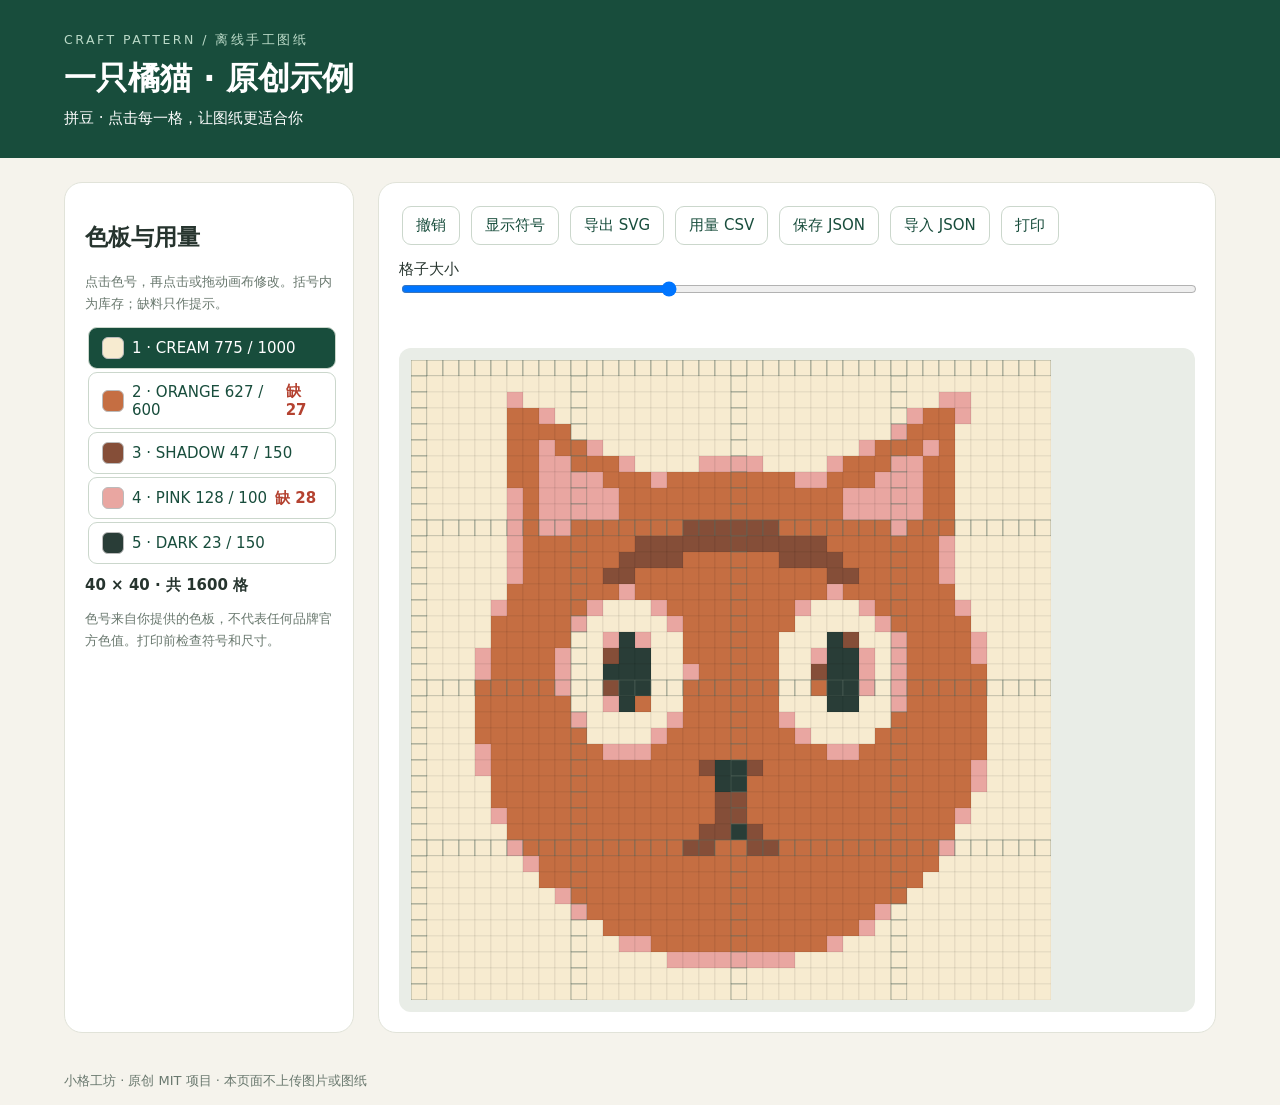
==== docs/index.html @ 4159e54b "Implement standalone skill with editable demo, domain validation and tests" ====
<!doctype html><html lang="zh-CN"><meta charset="utf-8"><meta name="viewport" content="width=device-width, initial-scale=1"><title>小格工坊 · Craft Pattern</title>
<style>
:root{font:15px system-ui,sans-serif;color:#26342e;background:#f5f3ec}*{box-sizing:border-box}section,aside{min-width:0}body{margin:0}header{padding:30px 5vw;background:#184d3c;color:#fff}header small{letter-spacing:.2em;color:#bbdac8}h1{margin:8px 0;font-size:32px}main{display:grid;grid-template-columns:290px 1fr;gap:24px;margin:24px 5vw}section,aside{background:#fff;border:1px solid #e1e3d9;border-radius:18px;padding:20px}button,input,select{font:inherit}button{cursor:pointer;padding:9px 13px;border:1px solid #cbd7cc;border-radius:9px;background:white;color:#184d3c;margin:3px}button:hover,button.active{background:#184d3c;color:#fff}label{display:block;margin:12px 0}input[type=range]{width:100%}.swatch{display:flex;align-items:center;gap:8px;width:100%;text-align:left}.dot{width:22px;height:22px;border-radius:6px;border:1px solid #bbb;flex-shrink:0}.muted{font-size:13px;color:#69786e;line-height:1.65}.toolbar{display:flex;flex-wrap:wrap;align-items:center;gap:5px}.viewport{overflow:auto;max-height:75vh;background:#e9ede7;border-radius:12px;margin-top:15px;padding:12px}canvas{display:block;background:white;image-rendering:pixelated;touch-action:none}#stats{font-weight:600;margin:12px 0}.short{color:#b44230}#message{min-height:20px;color:#b44230}footer{padding:15px 5vw;color:#69786e;font-size:13px}@media(max-width:800px){main{grid-template-columns:1fr;margin:16px}header{padding:24px}.viewport{max-height:60vh}h1{font-size:27px}}@media print{header{background:white;color:black;padding:8px}main{display:block;margin:0}aside,.toolbar,.muted,#message,footer{display:none}.viewport{max-height:none;overflow:visible;background:white;padding:0}section{border:0}canvas{max-width:100%;height:auto}}
</style>
<header><small>CRAFT PATTERN / 离线手工图纸</small><h1 id="title"></h1><div id="subtitle"></div></header>
<main><aside><h2>色板与用量</h2><p class="muted">点击色号，再点击或拖动画布修改。括号内为库存；缺料只作提示。</p><div id="palette"></div><p id="stats"></p><p class="muted">色号来自你提供的色板，不代表任何品牌官方色值。打印前检查符号和尺寸。</p></aside><section><div class="toolbar"><button id="undo">撤销</button><button id="symbols">显示符号</button><button id="svg">导出 SVG</button><button id="csv">用量 CSV</button><button id="save">保存 JSON</button><button id="load">导入 JSON</button><button id="print">打印</button><input id="file" type="file" accept="application/json" hidden></div><label>格子大小 <input id="zoom" type="range" min="8" max="32" value="16"></label><div id="message" role="status"></div><div class="viewport"><canvas id="grid"></canvas></div></section></main><footer>小格工坊 · 原创 MIT 项目 · 本页面不上传图片或图纸</footer>
<script id="initial" type="application/json">{"version": 1, "title": "一只橘猫 · 原创示例", "mode": "bead", "width": 40, "height": 40, "palette": [{"id": "CREAM", "hex": "#f7ebd0", "stock": 1000}, {"id": "ORANGE", "hex": "#c56e42", "stock": 600}, {"id": "SHADOW", "hex": "#854e38", "stock": 150}, {"id": "PINK", "hex": "#e9a6a1", "stock": 100}, {"id": "DARK", "hex": "#293d37", "stock": 150}], "cells": [0, 0, 0, 0, 0, 0, 0, 0, 0, 0, 0, 0, 0, 0, 0, 0, 0, 0, 0, 0, 0, 0, 0, 0, 0, 0, 0, 0, 0, 0, 0, 0, 0, 0, 0, 0, 0, 0, 0, 0, 0, 0, 0, 0, 0, 0, 0, 0, 0, 0, 0, 0, 0, 0, 0, 0, 0, 0, 0, 0, 0, 0, 0, 0, 0, 0, 0, 0, 0, 0, 0, 0, 0, 0, 0, 0, 0, 0, 0, 0, 0, 0, 0, 0, 0, 0, 3, 0, 0, 0, 0, 0, 0, 0, 0, 0, 0, 0, 0, 0, 0, 0, 0, 0, 0, 0, 0, 0, 0, 0, 0, 0, 0, 3, 3, 0, 0, 0, 0, 0, 0, 0, 0, 0, 0, 0, 1, 1, 3, 0, 0, 0, 0, 0, 0, 0, 0, 0, 0, 0, 0, 0, 0, 0, 0, 0, 0, 0, 0, 0, 0, 3, 1, 1, 3, 0, 0, 0, 0, 0, 0, 0, 0, 0, 0, 0, 1, 1, 1, 1, 0, 0, 0, 0, 0, 0, 0, 0, 0, 0, 0, 0, 0, 0, 0, 0, 0, 0, 0, 0, 3, 1, 1, 1, 0, 0, 0, 0, 0, 0, 0, 0, 0, 0, 0, 0, 1, 1, 3, 1, 1, 3, 0, 0, 0, 0, 0, 0, 0, 0, 0, 0, 0, 0, 0, 0, 0, 0, 3, 1, 1, 1, 3, 1, 0, 0, 0, 0, 0, 0, 0, 0, 0, 0, 0, 0, 1, 1, 3, 3, 1, 1, 1, 3, 0, 0, 0, 0, 3, 3, 3, 3, 0, 0, 0, 0, 3, 1, 1, 1, 3, 3, 1, 1, 0, 0, 0, 0, 0, 0, 0, 0, 0, 0, 0, 0, 1, 1, 3, 3, 3, 3, 1, 1, 1, 3, 1, 1, 1, 1, 1, 1, 1, 1, 3, 3, 1, 1, 1, 3, 3, 3, 1, 1, 0, 0, 0, 0, 0, 0, 0, 0, 0, 0, 0, 0, 3, 1, 3, 3, 3, 3, 3, 1, 1, 1, 1, 1, 1, 1, 1, 1, 1, 1, 1, 1, 1, 3, 3, 3, 3, 3, 1, 1, 0, 0, 0, 0, 0, 0, 0, 0, 0, 0, 0, 0, 3, 1, 3, 3, 3, 3, 3, 1, 1, 1, 1, 1, 1, 1, 1, 1, 1, 1, 1, 1, 1, 3, 3, 3, 3, 3, 1, 1, 0, 0, 0, 0, 0, 0, 0, 0, 0, 0, 0, 0, 3, 1, 3, 3, 1, 1, 1, 1, 1, 1, 1, 2, 2, 2, 2, 2, 2, 1, 1, 1, 1, 1, 1, 1, 3, 1, 1, 1, 0, 0, 0, 0, 0, 0, 0, 0, 0, 0, 0, 0, 3, 1, 1, 1, 1, 1, 1, 1, 2, 2, 2, 2, 2, 2, 2, 2, 2, 2, 2, 2, 1, 1, 1, 1, 1, 1, 1, 3, 0, 0, 0, 0, 0, 0, 0, 0, 0, 0, 0, 0, 3, 1, 1, 1, 1, 1, 1, 2, 2, 2, 2, 1, 1, 1, 1, 1, 1, 2, 2, 2, 2, 1, 1, 1, 1, 1, 1, 3, 0, 0, 0, 0, 0, 0, 0, 0, 0, 0, 0, 0, 3, 1, 1, 1, 1, 1, 2, 2, 1, 1, 1, 1, 1, 1, 1, 1, 1, 1, 1, 1, 2, 2, 1, 1, 1, 1, 1, 3, 0, 0, 0, 0, 0, 0, 0, 0, 0, 0, 0, 0, 1, 1, 1, 1, 1, 1, 1, 3, 1, 1, 1, 1, 1, 1, 1, 1, 1, 1, 1, 1, 3, 1, 1, 1, 1, 1, 1, 1, 0, 0, 0, 0, 0, 0, 0, 0, 0, 0, 0, 3, 1, 1, 1, 1, 1, 3, 0, 0, 0, 3, 1, 1, 1, 1, 1, 1, 1, 1, 3, 0, 0, 0, 3, 1, 1, 1, 1, 1, 3, 0, 0, 0, 0, 0, 0, 0, 0, 0, 0, 1, 1, 1, 1, 1, 3, 0, 0, 0, 0, 0, 3, 1, 1, 1, 1, 1, 1, 1, 0, 0, 0, 0, 0, 3, 1, 1, 1, 1, 1, 0, 0, 0, 0, 0, 0, 0, 0, 0, 0, 1, 1, 1, 1, 1, 0, 0, 3, 4, 3, 0, 0, 1, 1, 1, 1, 1, 1, 0, 0, 0, 4, 2, 0, 0, 3, 1, 1, 1, 1, 3, 0, 0, 0, 0, 0, 0, 0, 0, 3, 1, 1, 1, 1, 3, 0, 0, 2, 4, 4, 0, 0, 1, 1, 1, 1, 1, 1, 0, 0, 3, 4, 4, 3, 0, 3, 1, 1, 1, 1, 3, 0, 0, 0, 0, 0, 0, 0, 0, 3, 1, 1, 1, 1, 3, 0, 0, 4, 4, 4, 0, 0, 3, 1, 1, 1, 1, 1, 0, 0, 2, 4, 4, 3, 0, 3, 1, 1, 1, 1, 1, 0, 0, 0, 0, 0, 0, 0, 0, 1, 1, 1, 1, 1, 3, 0, 0, 2, 4, 4, 0, 0, 1, 1, 1, 1, 1, 1, 0, 0, 1, 4, 4, 3, 0, 3, 1, 1, 1, 1, 1, 0, 0, 0, 0, 0, 0, 0, 0, 1, 1, 1, 1, 1, 1, 0, 0, 3, 4, 1, 0, 0, 1, 1, 1, 1, 1, 1, 0, 0, 0, 4, 4, 0, 0, 3, 1, 1, 1, 1, 1, 0, 0, 0, 0, 0, 0, 0, 0, 1, 1, 1, 1, 1, 1, 3, 0, 0, 0, 0, 0, 3, 1, 1, 1, 1, 1, 1, 3, 0, 0, 0, 0, 0, 0, 1, 1, 1, 1, 1, 1, 0, 0, 0, 0, 0, 0, 0, 0, 1, 1, 1, 1, 1, 1, 1, 0, 0, 0, 0, 3, 1, 1, 1, 1, 1, 1, 1, 1, 3, 0, 0, 0, 0, 1, 1, 1, 1, 1, 1, 1, 0, 0, 0, 0, 0, 0, 0, 0, 3, 1, 1, 1, 1, 1, 1, 1, 3, 3, 3, 1, 1, 1, 1, 1, 1, 1, 1, 1, 1, 1, 3, 3, 1, 1, 1, 1, 1, 1, 1, 1, 0, 0, 0, 0, 0, 0, 0, 0, 3, 1, 1, 1, 1, 1, 1, 1, 1, 1, 1, 1, 1, 1, 2, 4, 4, 2, 1, 1, 1, 1, 1, 1, 1, 1, 1, 1, 1, 1, 1, 3, 0, 0, 0, 0, 0, 0, 0, 0, 0, 1, 1, 1, 1, 1, 1, 1, 1, 1, 1, 1, 1, 1, 1, 4, 4, 1, 1, 1, 1, 1, 1, 1, 1, 1, 1, 1, 1, 1, 1, 3, 0, 0, 0, 0, 0, 0, 0, 0, 0, 1, 1, 1, 1, 1, 1, 1, 1, 1, 1, 1, 1, 1, 1, 2, 2, 1, 1, 1, 1, 1, 1, 1, 1, 1, 1, 1, 1, 1, 1, 0, 0, 0, 0, 0, 0, 0, 0, 0, 0, 3, 1, 1, 1, 1, 1, 1, 1, 1, 1, 1, 1, 1, 1, 2, 2, 1, 1, 1, 1, 1, 1, 1, 1, 1, 1, 1, 1, 1, 3, 0, 0, 0, 0, 0, 0, 0, 0, 0, 0, 0, 1, 1, 1, 1, 1, 1, 1, 1, 1, 1, 1, 1, 2, 2, 4, 2, 1, 1, 1, 1, 1, 1, 1, 1, 1, 1, 1, 1, 0, 0, 0, 0, 0, 0, 0, 0, 0, 0, 0, 0, 3, 1, 1, 1, 1, 1, 1, 1, 1, 1, 1, 2, 2, 1, 1, 2, 2, 1, 1, 1, 1, 1, 1, 1, 1, 1, 1, 3, 0, 0, 0, 0, 0, 0, 0, 0, 0, 0, 0, 0, 0, 3, 1, 1, 1, 1, 1, 1, 1, 1, 1, 1, 1, 1, 1, 1, 1, 1, 1, 1, 1, 1, 1, 1, 1, 1, 1, 0, 0, 0, 0, 0, 0, 0, 0, 0, 0, 0, 0, 0, 0, 0, 1, 1, 1, 1, 1, 1, 1, 1, 1, 1, 1, 1, 1, 1, 1, 1, 1, 1, 1, 1, 1, 1, 1, 1, 0, 0, 0, 0, 0, 0, 0, 0, 0, 0, 0, 0, 0, 0, 0, 0, 0, 3, 1, 1, 1, 1, 1, 1, 1, 1, 1, 1, 1, 1, 1, 1, 1, 1, 1, 1, 1, 1, 1, 0, 0, 0, 0, 0, 0, 0, 0, 0, 0, 0, 0, 0, 0, 0, 0, 0, 0, 0, 3, 1, 1, 1, 1, 1, 1, 1, 1, 1, 1, 1, 1, 1, 1, 1, 1, 1, 1, 3, 0, 0, 0, 0, 0, 0, 0, 0, 0, 0, 0, 0, 0, 0, 0, 0, 0, 0, 0, 0, 0, 0, 1, 1, 1, 1, 1, 1, 1, 1, 1, 1, 1, 1, 1, 1, 1, 1, 3, 0, 0, 0, 0, 0, 0, 0, 0, 0, 0, 0, 0, 0, 0, 0, 0, 0, 0, 0, 0, 0, 0, 0, 0, 3, 3, 1, 1, 1, 1, 1, 1, 1, 1, 1, 1, 1, 3, 0, 0, 0, 0, 0, 0, 0, 0, 0, 0, 0, 0, 0, 0, 0, 0, 0, 0, 0, 0, 0, 0, 0, 0, 0, 0, 0, 0, 0, 3, 3, 3, 3, 3, 3, 3, 3, 0, 0, 0, 0, 0, 0, 0, 0, 0, 0, 0, 0, 0, 0, 0, 0, 0, 0, 0, 0, 0, 0, 0, 0, 0, 0, 0, 0, 0, 0, 0, 0, 0, 0, 0, 0, 0, 0, 0, 0, 0, 0, 0, 0, 0, 0, 0, 0, 0, 0, 0, 0, 0, 0, 0, 0, 0, 0, 0, 0, 0, 0, 0, 0, 0, 0, 0, 0, 0, 0, 0, 0, 0, 0, 0, 0, 0, 0, 0, 0, 0, 0, 0, 0, 0, 0, 0, 0, 0, 0, 0, 0, 0, 0, 0, 0], "source": {"name": "demo.png", "fit": "contain"}, "notes": ["颜色由明确色板映射，屏幕色与实物色可能有差异。", "stock 用于缺料统计，不会自动扭曲图案以强制满足库存。"]}</script><script>
'use strict';let data=JSON.parse(document.querySelector('#initial').textContent),brush=0,showSymbols=false,history=[],painting=false,changed=false;const $=s=>document.querySelector(s),canvas=$('#grid'),ctx=canvas.getContext('2d');
function valid(d){if(!d||d.version!==1||!Number.isInteger(d.width)||!Number.isInteger(d.height)||d.width<4||d.height<4||d.width>160||d.height>160||!Array.isArray(d.palette)||d.palette.length<2||d.palette.length>36||!Array.isArray(d.cells)||d.cells.length!==d.width*d.height)throw Error('图纸结构或尺寸无效');let ids=new Set();d.palette.forEach(c=>{if(!c||typeof c.id!=='string'||!c.id||ids.has(c.id)||!/^#[0-9a-f]{6}$/i.test(c.hex)||c.stock!=null&&(!Number.isInteger(c.stock)||c.stock<0))throw Error('色板无效');ids.add(c.id)});if(d.cells.some(c=>!Number.isInteger(c)||c<0||c>=d.palette.length))throw Error('格子色号无效');return d}
function counts(){let c=Array(data.palette.length).fill(0);data.cells.forEach(v=>c[v]++);return c}
function palette(){const c=counts();$('#palette').replaceChildren();data.palette.forEach((v,i)=>{let b=document.createElement('button');b.className='swatch'+(brush===i?' active':'');let dot=document.createElement('span');dot.className='dot';dot.style.background=v.hex;let t=document.createElement('span');t.textContent=`${(i+1).toString(36).toUpperCase()} · ${v.id}  ${c[i]}${v.stock!=null?' / '+v.stock:''}`;if(v.stock!=null&&c[i]>v.stock){let e=document.createElement('strong');e.className='short';e.textContent=' 缺 '+(c[i]-v.stock);b.append(e)}b.prepend(dot,t);b.onclick=()=>{brush=i;palette()};$('#palette').append(b)});$('#stats').textContent=`${data.width} × ${data.height} · 共 ${data.cells.length} 格`}
function draw(){const n=Number($('#zoom').value);canvas.width=data.width*n;canvas.height=data.height*n;for(let y=0;y<data.height;y++)for(let x=0;x<data.width;x++){let v=data.cells[y*data.width+x];ctx.fillStyle=data.palette[v].hex;ctx.fillRect(x*n,y*n,n,n);ctx.strokeStyle=(x%10===0||y%10===0)?'#56675d':'#0002';ctx.lineWidth=.5;ctx.strokeRect(x*n,y*n,n,n);if(showSymbols){let hex=data.palette[v].hex;let lum=parseInt(hex.slice(1,3),16)*.2126+parseInt(hex.slice(3,5),16)*.7152+parseInt(hex.slice(5,7),16)*.0722;ctx.fillStyle=lum>140?'#111':'#fff';ctx.font=`${n*.65}px monospace`;ctx.textAlign='center';ctx.textBaseline='middle';ctx.fillText((v+1).toString(36).toUpperCase(),(x+.5)*n,(y+.5)*n)}}$('#title').textContent=String(data.title||'手工图纸');$('#subtitle').textContent=(data.mode==='cross-stitch'?'十字绣':'拼豆')+' · 点击每一格，让图纸更适合你';palette()}
function paint(e){let r=canvas.getBoundingClientRect(),x=Math.floor((e.clientX-r.left)*canvas.width/r.width/Number($('#zoom').value)),y=Math.floor((e.clientY-r.top)*canvas.height/r.height/Number($('#zoom').value));if(x>=0&&x<data.width&&y>=0&&y<data.height){data.cells[y*data.width+x]=brush;changed=true;draw()}}
canvas.onpointerdown=e=>{history.push(data.cells.slice());if(history.length>30)history.shift();painting=true;canvas.setPointerCapture(e.pointerId);paint(e)};canvas.onpointermove=e=>{if(painting)paint(e)};canvas.onpointerup=canvas.onpointercancel=()=>painting=false;$('#undo').onclick=()=>{if(history.length){data.cells=history.pop();draw()}};$('#zoom').oninput=draw;$('#symbols').onclick=()=>{showSymbols=!showSymbols;draw()};function download(name,body,type){let a=document.createElement('a'),u=URL.createObjectURL(new Blob([body],{type}));a.href=u;a.download=name;a.click();setTimeout(()=>URL.revokeObjectURL(u),1000)}$('#save').onclick=()=>download('pattern.json',JSON.stringify(data,null,2),'application/json');$('#load').onclick=()=>$('#file').click();$('#file').onchange=async e=>{try{let f=e.target.files[0];if(!f)return;if(f.size>5e6)throw Error('文件太大');data=valid(JSON.parse(await f.text()));history=[];brush=0;draw();$('#message').textContent='已导入'}catch(err){$('#message').textContent=err.message}e.target.value=''};$('#csv').onclick=()=>{let c=counts();download('materials.csv','\ufeff符号,色号,颜色,数量,库存,缺料\n'+data.palette.map((p,i)=>[(i+1).toString(36).toUpperCase(),'"'+((/^[=+@\-\t\r]/.test(p.id)?"'":'')+p.id).replaceAll('"','""')+'"',p.hex,c[i],p.stock??'',p.stock==null?'':Math.max(0,c[i]-p.stock)].join(',')).join('\n'),'text/csv;charset=utf-8')};$('#svg').onclick=()=>{let parts=[`<svg xmlns="http://www.w3.org/2000/svg" width="${data.width*5}mm" height="${data.height*5}mm" viewBox="0 0 ${data.width*20} ${data.height*20}">`];data.cells.forEach((v,i)=>{let x=i%data.width*20,y=Math.floor(i/data.width)*20;parts.push(`<rect x="${x}" y="${y}" width="20" height="20" fill="${data.palette[v].hex}" stroke="#777" stroke-width=".5"/>`);if(showSymbols)parts.push(`<text x="${x+10}" y="${y+14}" text-anchor="middle" font-size="12" fill="${contrast(data.palette[v].hex)}">${(v+1).toString(36).toUpperCase()}</text>`)});parts.push('</svg>');download('pattern.svg',parts.join(''),'image/svg+xml')};function contrast(h){return parseInt(h.slice(1,3),16)*.2126+parseInt(h.slice(3,5),16)*.7152+parseInt(h.slice(5,7),16)*.0722>140?'#111':'#fff'}$('#print').onclick=()=>window.print();valid(data);draw();
</script></html>
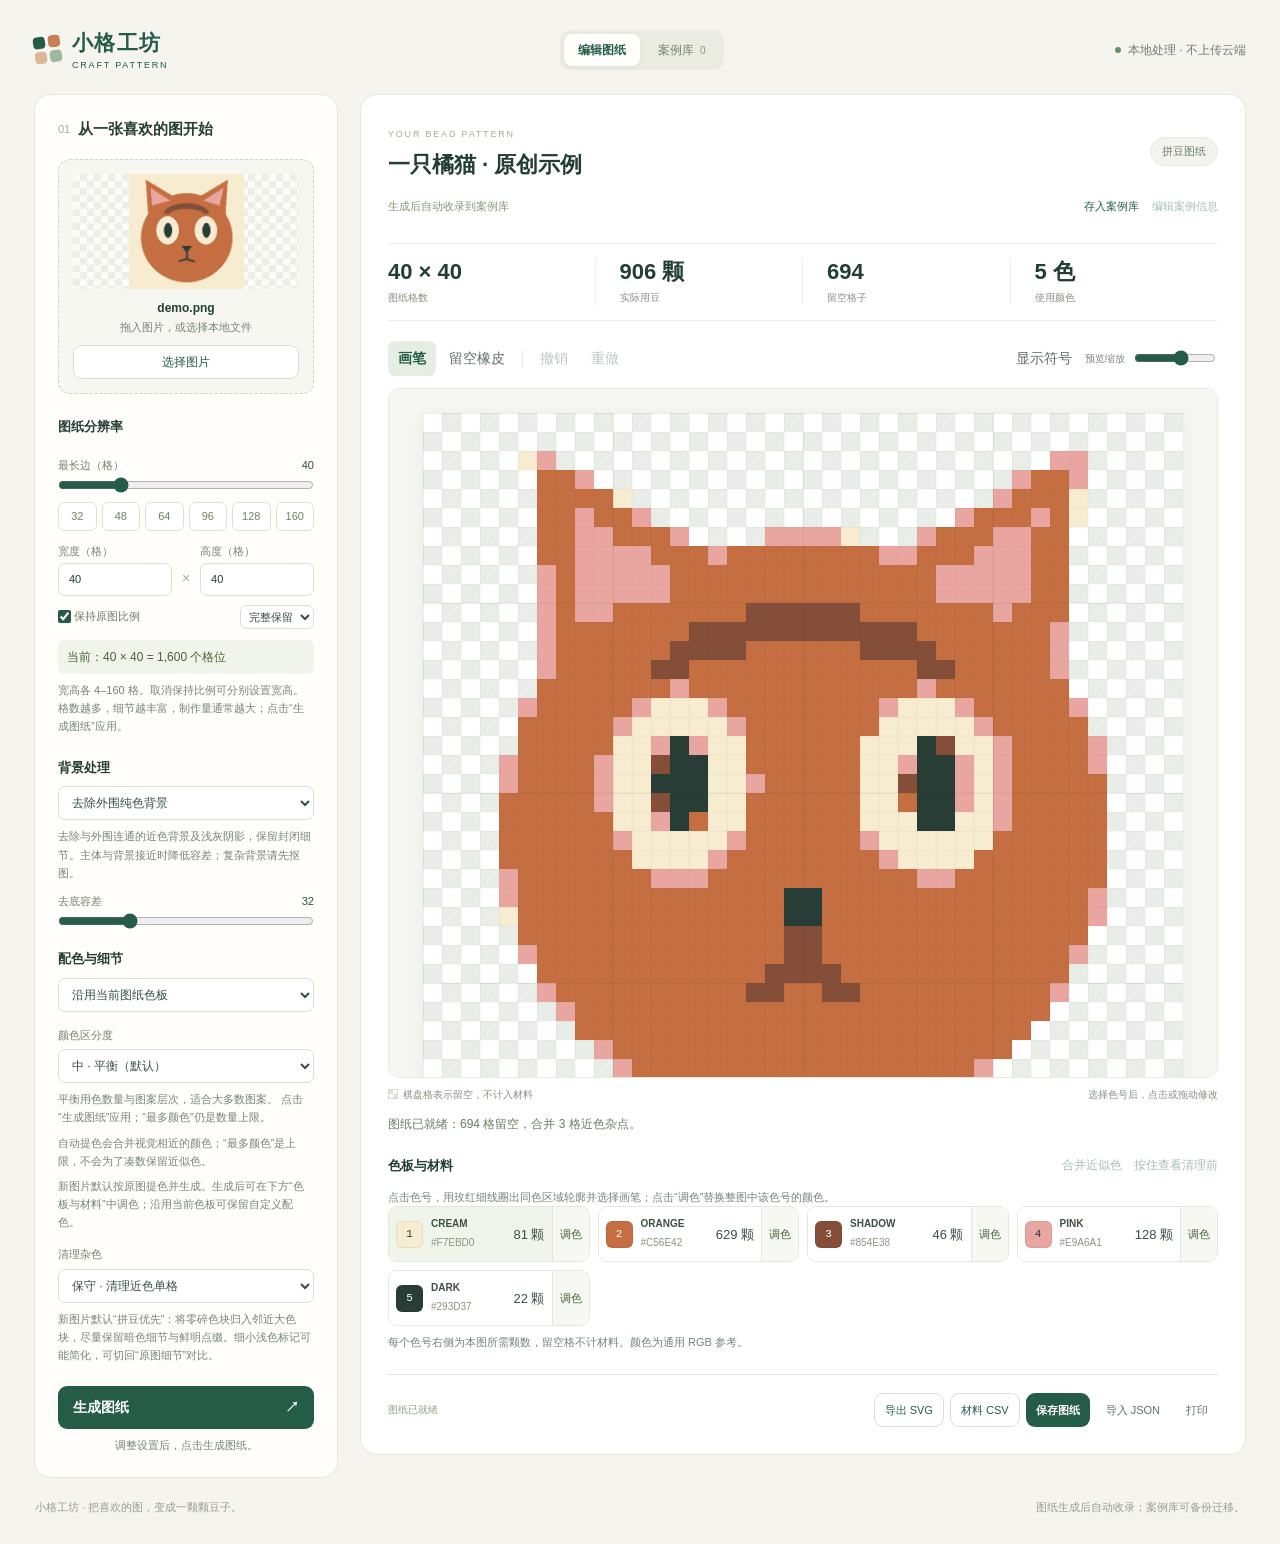
==== commit 12d9e6d5: "Complete image-to-pattern workflows and standardize development checks" ====
--- a/docs/index.html
+++ b/docs/index.html
@@ -1,15 +1,2306 @@
-<!doctype html><html lang="zh-CN"><meta charset="utf-8"><meta name="viewport" content="width=device-width, initial-scale=1"><title>小格工坊 · Craft Pattern</title>
-<style>
-:root{font:15px system-ui,sans-serif;color:#26342e;background:#f5f3ec}*{box-sizing:border-box}section,aside{min-width:0}body{margin:0}header{padding:30px 5vw;background:#184d3c;color:#fff}header small{letter-spacing:.2em;color:#bbdac8}h1{margin:8px 0;font-size:32px}main{display:grid;grid-template-columns:290px 1fr;gap:24px;margin:24px 5vw}section,aside{background:#fff;border:1px solid #e1e3d9;border-radius:18px;padding:20px}button,input,select{font:inherit}button{cursor:pointer;padding:9px 13px;border:1px solid #cbd7cc;border-radius:9px;background:white;color:#184d3c;margin:3px}button:hover,button.active{background:#184d3c;color:#fff}label{display:block;margin:12px 0}input[type=range]{width:100%}.swatch{display:flex;align-items:center;gap:8px;width:100%;text-align:left}.dot{width:22px;height:22px;border-radius:6px;border:1px solid #bbb;flex-shrink:0}.muted{font-size:13px;color:#69786e;line-height:1.65}.toolbar{display:flex;flex-wrap:wrap;align-items:center;gap:5px}.viewport{overflow:auto;max-height:75vh;background:#e9ede7;border-radius:12px;margin-top:15px;padding:12px}canvas{display:block;background:white;image-rendering:pixelated;touch-action:none}#stats{font-weight:600;margin:12px 0}.short{color:#b44230}#message{min-height:20px;color:#b44230}footer{padding:15px 5vw;color:#69786e;font-size:13px}@media(max-width:800px){main{grid-template-columns:1fr;margin:16px}header{padding:24px}.viewport{max-height:60vh}h1{font-size:27px}}@media print{header{background:white;color:black;padding:8px}main{display:block;margin:0}aside,.toolbar,.muted,#message,footer{display:none}.viewport{max-height:none;overflow:visible;background:white;padding:0}section{border:0}canvas{max-width:100%;height:auto}}
+<!doctype html>
+<html lang="zh-CN">
+<head>
+<meta charset="utf-8"><meta name="viewport" content="width=device-width, initial-scale=1">
+<title>小格工坊 · 拼豆图纸</title>
+<style>:root{color-scheme:light;font:14px/1.5 -apple-system,BlinkMacSystemFont,"Segoe UI","PingFang SC",sans-serif;color:#253e35;background:#f5f4ee;--green:#245c48;--muted:#75847b;--line:#e3e8df}
+*{box-sizing:border-box}body{margin:0}button,input,select{font:inherit}button,select,input[type=range],input[type=checkbox]{cursor:pointer}button{border:0;transition:background .15s,color .15s}button:disabled{opacity:.4;cursor:default}button:focus-visible,input:focus-visible,select:focus-visible,canvas:focus-visible{outline:3px solid #df9d59;outline-offset:3px}
+button.primary{background:var(--green);color:#fff;padding:10px 17px;border-radius:9px;font-weight:600}button.primary:hover:not(:disabled){background:#174533}button.secondary{background:#fff;color:var(--green);border:1px solid #d5dfd5;padding:9px 13px;border-radius:9px}button.secondary:hover:not(:disabled),button.tool:hover:not(:disabled){background:#eaf1e8}button.tool{background:transparent;color:#617168;padding:7px 10px;border-radius:7px;white-space:nowrap}button.tool.active{background:#e6eee3;color:#245c48;font-weight:600}button.text-button{background:transparent;color:var(--green);padding:3px 0;font-size:12px}.wide{width:100%}
+.page-header{max-width:1540px;margin:auto;padding:27px 34px 22px;display:flex;align-items:center;justify-content:space-between}.brand{display:flex;align-items:center;gap:11px;color:var(--green);text-decoration:none;font-size:21px;font-weight:750;letter-spacing:.06em}.brand small{display:block;font-size:9px;letter-spacing:.2em;font-weight:500}.brand-mark{display:grid;grid-template-columns:repeat(2,12px);gap:3px;transform:rotate(-8deg)}.brand-mark i{width:12px;height:12px;background:#245c48;border-radius:4px}.brand-mark i:nth-child(2){background:#c78054}.brand-mark i:nth-child(3){background:#dcb899}.brand-mark i:nth-child(4){background:#a1b5a1}.offline-badge{font-size:12px;color:#6c7d70;display:flex;gap:7px;align-items:center}.offline-badge span{width:6px;height:6px;background:#61946e;border-radius:50%}
+.workspace{display:grid;grid-template-columns:304px minmax(0,1fr);gap:22px;max-width:1540px;margin:0 auto;padding:0 34px;align-items:start}.setup-panel,.editor-panel{border:1px solid var(--line);background:#fffefa;border-radius:17px;min-width:0}.setup-panel{padding:23px}.panel-heading{display:flex;align-items:center;gap:8px;margin-bottom:18px}.panel-heading h1{margin:0;font-size:15px;font-weight:650}.step{color:#a4ac9c;font-size:11px}.upload-area{border:1px dashed #cdd6c7;background:#f6f7f0;border-radius:12px;padding:14px;transition:background .15s}.upload-area.dragover{background:#e3efde;border-color:var(--green)}
+#source-preview{display:block;object-fit:contain;width:100%;height:115px;border-radius:6px;background-color:#fbfcf8;background-image:linear-gradient(45deg,#eceee7 25%,transparent 25%),linear-gradient(-45deg,#eceee7 25%,transparent 25%),linear-gradient(45deg,transparent 75%,#eceee7 75%),linear-gradient(-45deg,transparent 75%,#eceee7 75%);background-size:14px 14px;background-position:0 0,0 7px,7px -7px,-7px 0}.upload-caption{text-align:center;margin:10px 0}.upload-caption strong{display:block;font-size:12px;white-space:nowrap;overflow:hidden;text-overflow:ellipsis}.upload-caption span{display:block;font-size:11px;color:var(--muted);margin-top:2px}.upload-area button{font-size:12px;padding:7px}
+fieldset{border:0;padding:0;margin:23px 0 0}legend{font-size:13px;font-weight:650;margin-bottom:9px;padding:0}.dimension-row{display:flex;gap:10px;align-items:center}.dimension-row label{flex:1;min-width:0;font-size:11px;color:var(--muted)}.dimension-row input{display:block;width:100%;margin-top:4px;border:1px solid #d9e0d4;background:#fff;border-radius:7px;padding:7px 10px;color:#253e35}.times{padding-top:19px;color:#a5ae9c}.inline-options{margin-top:9px;display:flex;align-items:center;justify-content:space-between;gap:4px}.check{font-size:11px;color:#6e7c70;display:flex;align-items:center;gap:3px}.check input{accent-color:var(--green);margin:0}select{max-width:100%;border:1px solid #d9e0d4;color:#364f42;border-radius:7px;background:#fff;padding:8px 9px;font-size:12px}.inline-options select{padding:4px;font-size:11px}.help{font-size:11px;line-height:1.65;color:var(--muted);margin:7px 0 0}.range-label{display:block;font-size:11px;color:#74806f;margin-top:11px}.range-label output{float:right;color:#314f3c;font-variant-numeric:tabular-nums}.range-label input{display:block;width:100%;margin:7px 0 0;accent-color:var(--green);height:10px}.select-label{display:block;font-size:11px;color:#74806f;margin:15px 0 6px}#generate{margin-top:22px;display:flex;justify-content:space-between;padding:11px 15px}.settings-message{min-height:18px;text-align:center}
+.editor-panel{padding:27px;background:#fff}.editor-heading{display:flex;align-items:center;justify-content:space-between;gap:15px}.eyebrow{color:#a3ac97;font-size:9px;letter-spacing:.2em}.editor-heading h2{font-size:22px;font-weight:650;margin:5px 0 0;overflow-wrap:anywhere}.tag{color:#6f806b;background:#f2f4ed;border:1px solid #e6eadd;border-radius:20px;padding:5px 11px;font-size:11px;white-space:nowrap}.summary-row{display:grid;grid-template-columns:repeat(4,1fr);margin:25px 0 20px;padding:15px 0;border-top:1px solid #edf0e7;border-bottom:1px solid #edf0e7}.summary-row>div{padding-left:24px;border-right:1px solid #edf0e7}.summary-row>div:first-child{padding-left:0}.summary-row>div:last-child{border:0}.summary-row strong{display:block;font-size:22px;font-weight:600;font-variant-numeric:tabular-nums;line-height:1.2}.summary-row span{font-size:10px;color:#86917e;display:block;margin-top:5px}
+.editor-toolbar{display:flex;align-items:center;justify-content:space-between;gap:8px;margin-bottom:12px;flex-wrap:wrap}.tool-group{display:flex;align-items:center;gap:3px}.divider{display:inline-block;height:17px;width:1px;background:var(--line);margin:0 4px}.zoom-control{display:flex;align-items:center;gap:7px;font-size:10px;color:#7c8977}.zoom-control input{width:82px;height:8px;accent-color:var(--green)}
+.viewport{overflow:auto;display:grid;place-items:start center;max-height:690px;padding:24px;border:1px solid #e5e9de;border-radius:11px;background:#f6f7f2}.viewport canvas{display:block;cursor:crosshair;touch-action:none;image-rendering:pixelated;background-color:#fff;background-image:linear-gradient(45deg,#e9ede7 25%,transparent 25%),linear-gradient(-45deg,#e9ede7 25%,transparent 25%),linear-gradient(45deg,transparent 75%,#e9ede7 75%),linear-gradient(-45deg,transparent 75%,#e9ede7 75%);background-size:16px 16px;background-position:0 0,0 8px,8px -8px,-8px 0;box-shadow:0 3px 14px #293c2910}.canvas-caption{display:flex;gap:10px;justify-content:space-between;margin:9px 0 0;font-size:10px;color:#87917e}.canvas-caption>span:first-child{display:flex;gap:5px;align-items:center}.checker-key{width:10px;height:10px;display:inline-block;border:1px solid #d6dcd0;background:conic-gradient(#fff 25%,#dce3d7 0 50%,#fff 0 75%,#dce3d7 0)}.notice{font-size:12px;margin-top:12px;color:#687e61;line-height:1.7;min-height:20px}.notice.error{color:#b04c38}
+.materials-section{margin-top:19px}.section-line{display:flex;align-items:center;justify-content:space-between;gap:8px;margin-bottom:11px}h3{margin:0;font-size:13px;font-weight:650}.palette{display:grid;grid-template-columns:repeat(auto-fill,minmax(145px,1fr));gap:8px}.swatch{display:flex;align-items:center;text-align:left;gap:8px;color:#3d5143;background:#fff;padding:9px;border:1px solid #e3e8dd;border-radius:9px;min-width:0}.swatch.active{background:#f0f5eb;border-color:#7c9a70}.dot{width:27px;height:27px;border-radius:6px;border:1px solid #0001;flex-shrink:0;display:grid;place-items:center;font:11px monospace}.swatch-label{min-width:0;flex:1}.swatch-label strong{display:block;font-size:10px;font-weight:600;overflow:hidden;text-overflow:ellipsis;white-space:nowrap}.swatch-label small{font-size:10px;color:#8a9581}.swatch-count{font-size:13px;font-variant-numeric:tabular-nums;white-space:nowrap}
+.export-bar{margin-top:22px;padding-top:18px;border-top:1px solid var(--line);display:flex;align-items:center;justify-content:space-between;gap:10px}.export-bar>span{font-size:10px;color:#91a087}.export-bar>div{display:flex;gap:6px;flex-wrap:wrap}.export-bar button{font-size:11px;padding:8px 10px}footer{max-width:1540px;margin:0 auto;padding:21px 35px 28px;color:#96a08c;font-size:11px;display:flex;justify-content:space-between;gap:12px}.sr-only{position:absolute;width:1px;height:1px;padding:0;margin:-1px;overflow:hidden;clip:rect(0,0,0,0);white-space:nowrap;border:0}[hidden]{display:none!important}
+@media(min-width:1550px){.viewport{max-height:760px}}
+@media(max-width:1150px){.workspace{grid-template-columns:270px minmax(0,1fr);gap:16px;padding:0 22px}.setup-panel{padding:18px}.editor-panel{padding:22px}.page-header{padding:22px}.summary-row>div{padding-left:15px}.summary-row strong{font-size:20px}.export-bar{flex-wrap:wrap}.canvas-caption{flex-wrap:wrap}}
+@media(max-width:760px){.page-header{padding:18px 16px}.brand{font-size:18px}.offline-badge{font-size:10px}.workspace{grid-template-columns:1fr;padding:0 12px}.setup-panel{padding:18px}#source-preview{height:135px}.dimension-row{max-width:330px}fieldset{margin-top:18px}.editor-panel{padding:18px 13px}.editor-heading h2{font-size:19px}.summary-row{margin-top:18px}.summary-row strong{font-size:18px}.summary-row>div{padding-left:10px}.viewport{padding:13px;max-height:65vh;place-items:start}.editor-toolbar{gap:12px}.tool-group button{padding:6px 8px}.zoom-control input{width:80px}.export-bar>div{gap:3px}.export-bar button{padding:8px}footer{padding:18px;display:block}footer span{display:block;margin-top:5px}}
+@media print{body{background:#fff}.page-header,.setup-panel,.editor-toolbar,.export-bar,.materials-section,.canvas-caption,.notice,footer{display:none!important}.workspace{display:block;margin:0;padding:0}.editor-panel{border:0;padding:0}.viewport{display:block;max-height:none;overflow:visible;border:0;padding:0;background:#fff}.viewport canvas{max-width:100%;height:auto;background:#fff;box-shadow:none}.summary-row{margin:15px 0}.tag{display:none}}
+
+/* Searchable collection and case details. */
+.view-nav { display: flex; gap: 4px; padding: 4px; background: #eaece2; border-radius: 11px; }
+.view-tab { padding: 7px 14px; color: #788271; background: transparent; border-radius: 8px; font-size: 12px; }
+.view-tab.active { color: #245c48; background: #fffefa; box-shadow: 0 1px 4px #243b2810; font-weight: 600; }
+.view-tab span { display: inline-block; margin-left: 3px; font-size: 10px; color: #8a9a7d; }
+.case-bar { display: flex; justify-content: space-between; align-items: center; gap: 10px; margin-top: 14px; font-size: 11px; color: #879579; }
+.case-bar>div { display: flex; gap: 13px; flex-shrink: 0; }.case-bar .text-button { font-size: 11px; }
+.library-view { max-width: 1472px; margin: 0 auto; padding: 30px; border: 1px solid var(--line); background: #fffefa; border-radius: 17px; }
+.library-heading { display: flex; align-items: center; justify-content: space-between; gap: 20px; }
+.library-heading h1 { margin: 5px 0 0; font-size: 27px; font-weight: 650; }.library-heading .help { overflow-wrap: anywhere; }
+.library-actions { display: flex; gap: 8px; flex-shrink: 0; }.library-actions button { font-size: 12px; }
+.library-search { margin-top: 27px; padding: 19px; border-radius: 12px; background: #f3f5ed; }
+.search-box { display: flex; gap: 9px; }.search-box input { width: 100%; min-width: 0; border: 1px solid #d8e0d0; background: #fff; padding: 11px 13px; border-radius: 9px; font-size: 13px; }.search-box button { flex-shrink: 0; }
+.library-filters { display: flex; gap: 13px; align-items: end; flex-wrap: wrap; margin-top: 14px; }.library-filters label { color: #7f8c73; font-size: 11px; flex: 1; min-width: 80px; max-width: 160px; }.library-filters input,.library-filters select { display: block; width: 100%; border: 1px solid #dce3d5; background: #fff; padding: 6px 9px; border-radius: 7px; margin-top: 4px; color: #3a5140; }.library-filters .tool { font-size: 11px; padding-bottom: 8px; }
+.library-results-line { display: flex; justify-content: space-between; align-items: center; gap: 12px; margin-top: 23px; color: #718567; font-size: 12px; }.library-results-line .help { margin: 0; }
+.case-list { display: grid; grid-template-columns: repeat(auto-fill,minmax(230px,1fr)); gap: 18px; margin-top: 16px; }
+.case-card { background: #fff; border: 1px solid #e2e7dc; border-radius: 13px; overflow: hidden; min-width: 0; transition: box-shadow .2s; }.case-card:hover { box-shadow: 0 4px 18px #3150270c; }.case-thumb { display: block; width: 100%; height: 195px; padding: 17px; object-fit: contain; image-rendering: pixelated; background: repeating-conic-gradient(#edf0e7 0 25%,#f8f9f4 0 50%) 0/20px 20px; }
+.case-card-body { padding: 15px; }.case-card-title { display: flex; align-items: start; justify-content: space-between; gap: 7px; }.case-card h2 { font-size: 14px; line-height: 1.5; margin: 0; font-weight: 650; overflow-wrap: anywhere; }.case-state { font-size: 9px; padding: 3px 6px; border-radius: 5px; color: #728663; background: #f0f4eb; white-space: nowrap; }.case-state.final { background: #e4f0e8; color: #376a4f; }.case-state.made { background: #fbefdf; color: #9a7539; }
+.case-spec { color: #7d8c72; font-size: 11px; margin: 9px 0; }.case-tags { display: flex; flex-wrap: wrap; gap: 4px; min-height: 20px; margin-bottom: 12px; }.case-tags span { display: inline-block; padding: 2px 6px; background: #f3f5ee; color: #8a967e; border-radius: 5px; font-size: 10px; }.case-description { font-size: 11px; color: #8c9583; max-height: 36px; overflow: hidden; line-height: 1.6; margin: 7px 0; }.case-card-footer { border-top: 1px solid #edf0e8; padding-top: 11px; display: flex; align-items: center; justify-content: space-between; gap: 7px; }.case-card-footer .primary { padding: 7px 10px; font-size: 11px; }.case-card-footer .text-button { font-size: 10px; }.case-card-footer select { max-width: 92px; padding: 5px; font-size: 10px; }.case-date { font-size: 9px; color: #9aa58f; margin-top: 10px; }
+.library-empty { text-align: center; padding: 65px 15px; color: #8a987e; }.library-empty>span { font-size: 39px; color: #b4c3a7; }.library-empty h2 { font-size: 17px; color: #536b45; }.library-empty p { font-size: 12px; }.more-cases { display: block; margin: 25px auto 5px; }
+.case-info-dialog { width: 450px; max-width: calc(100vw - 28px); border: 1px solid #dae3d3; border-radius: 16px; padding: 25px; background: #fffefa; color: #2f4e3b; box-shadow: 0 15px 70px #253a2920; }.case-info-dialog::backdrop { background: #1d352650; backdrop-filter: blur(2px); }.case-info-dialog h2 { font-size: 19px; margin: 0; }.case-info-dialog label { display: block; margin-top: 15px; font-size: 12px; color: #738368; }.case-info-dialog input,.case-info-dialog textarea,.case-info-dialog select { display: block; width: 100%; border: 1px solid #d9e1d3; padding: 9px 11px; border-radius: 8px; color: #334c39; background: #fff; margin-top: 5px; font: inherit; }.case-info-dialog textarea { resize: vertical; }.case-info-dialog .notice { margin-bottom: 13px; }
+@media(max-width:1550px) { .library-view { margin: 0 34px; } }
+@media(max-width:1150px) { .library-view { margin: 0 22px; padding: 24px; }.page-header { flex-wrap: wrap; gap: 15px; }.offline-badge { font-size: 10px; }.case-bar { align-items: start; }.case-bar>div { gap: 7px; flex-wrap: wrap; max-width: 130px; }.case-bar .text-button { font-size: 10px; } }
+@media(max-width:760px) { .view-nav { order: 3; width: 100%; justify-content: center; }.view-tab { flex: 1; }.library-view { margin: 0 12px; padding: 19px 14px; }.library-heading { align-items: start; flex-direction: column; gap: 14px; }.library-heading h1 { font-size: 23px; }.library-search { padding: 12px; }.library-filters { gap: 9px; }.library-filters label { flex-basis: 40%; max-width: none; }.library-results-line { align-items: start; flex-direction: column; gap: 4px; }.case-list { grid-template-columns: repeat(auto-fill,minmax(200px,1fr)); gap: 13px; }.case-thumb { height: 215px; }.case-bar>div { max-width: none; } }
+@media print { .view-nav,.case-bar,.library-view,.case-info-dialog { display: none !important; } }
+
+.resolution-presets { display:flex; gap:5px; flex-wrap:wrap; margin:12px 0; }
+.resolution-presets button { flex:1; padding:5px 3px; border:1px solid #dce3d5; border-radius:6px; color:#708264; background:#fff; font-size:11px; }
+.resolution-presets button.active { background:#e6eee3; border-color:#819d74; color:#245c48; }
+.resolution-summary { padding:8px 9px; margin:11px 0 0; border-radius:7px; background:#f1f4eb; color:#48643b; font-size:12px; font-variant-numeric:tabular-nums; }
+
+.swatch-row{display:flex;align-items:stretch;border:1px solid #e3e8dd;border-radius:9px;overflow:hidden;background:#fff;min-width:0}.swatch-row .swatch{flex:1;border:0;border-radius:0;padding:9px 7px;min-width:0}.swatch-edit{border:0;border-left:1px solid #e3e8dd;background:#f6f8f1;color:#48643b;padding:7px;font-size:11px;flex-shrink:0}.swatch-edit:hover{background:#e6eee3}.palette{grid-template-columns:repeat(auto-fill,minmax(185px,1fr))}.color-dialog{border:1px solid #dce3d5;border-radius:16px;padding:24px;width:min(360px,calc(100vw - 40px));color:#324d3e;background:#fffef9;box-shadow:0 24px 80px #18342330}.color-dialog::backdrop{background:#182c2359}.color-dialog h2{margin:0 0 10px;font-size:20px}.color-comparison{display:flex;justify-content:center;align-items:center;gap:24px;margin:20px 0}.color-comparison>div{display:grid;gap:7px;text-align:center}.color-sample{display:block;width:64px;height:54px;border:1px solid #0002;border-radius:8px}.color-comparison small{font-size:11px;color:#708264}.picker-label,.hex-label{display:flex;align-items:center;justify-content:space-between;gap:16px;margin:12px 0;font-size:13px}.picker-label input{width:110px;height:40px;padding:3px;cursor:pointer}.hex-label input{width:110px;font-family:monospace}.quick-colors{display:grid;grid-template-columns:repeat(8,1fr);gap:7px;margin:10px 0 22px}.quick-color{height:29px;border:1px solid #0002;border-radius:6px}.quick-color:hover{outline:2px solid #7c9a70;outline-offset:2px}.color-dialog-actions{display:flex;justify-content:flex-end;gap:10px}
+@media print{.swatch-edit,.color-dialog{display:none!important}}
+.highlight-bar{display:flex;align-items:center;justify-content:space-between;gap:10px;margin:10px 0;padding:7px 10px;border:1px solid #f0cadf;border-radius:7px;background:#fff8fc;color:#a5005a;font-size:12px}.highlight-bar[hidden]{display:none}.highlight-bar .text-button{color:#a5005a}.material-actions{display:flex;align-items:center;gap:12px;flex-wrap:wrap;justify-content:flex-end}@media print{.highlight-bar,.material-actions{display:none!important}}
 </style>
-<header><small>CRAFT PATTERN / 离线手工图纸</small><h1 id="title"></h1><div id="subtitle"></div></header>
-<main><aside><h2>色板与用量</h2><p class="muted">点击色号，再点击或拖动画布修改。括号内为库存；缺料只作提示。</p><div id="palette"></div><p id="stats"></p><p class="muted">色号来自你提供的色板，不代表任何品牌官方色值。打印前检查符号和尺寸。</p></aside><section><div class="toolbar"><button id="undo">撤销</button><button id="symbols">显示符号</button><button id="svg">导出 SVG</button><button id="csv">用量 CSV</button><button id="save">保存 JSON</button><button id="load">导入 JSON</button><button id="print">打印</button><input id="file" type="file" accept="application/json" hidden></div><label>格子大小 <input id="zoom" type="range" min="8" max="32" value="16"></label><div id="message" role="status"></div><div class="viewport"><canvas id="grid"></canvas></div></section></main><footer>小格工坊 · 原创 MIT 项目 · 本页面不上传图片或图纸</footer>
-<script id="initial" type="application/json">{"version": 1, "title": "一只橘猫 · 原创示例", "mode": "bead", "width": 40, "height": 40, "palette": [{"id": "CREAM", "hex": "#f7ebd0", "stock": 1000}, {"id": "ORANGE", "hex": "#c56e42", "stock": 600}, {"id": "SHADOW", "hex": "#854e38", "stock": 150}, {"id": "PINK", "hex": "#e9a6a1", "stock": 100}, {"id": "DARK", "hex": "#293d37", "stock": 150}], "cells": [0, 0, 0, 0, 0, 0, 0, 0, 0, 0, 0, 0, 0, 0, 0, 0, 0, 0, 0, 0, 0, 0, 0, 0, 0, 0, 0, 0, 0, 0, 0, 0, 0, 0, 0, 0, 0, 0, 0, 0, 0, 0, 0, 0, 0, 0, 0, 0, 0, 0, 0, 0, 0, 0, 0, 0, 0, 0, 0, 0, 0, 0, 0, 0, 0, 0, 0, 0, 0, 0, 0, 0, 0, 0, 0, 0, 0, 0, 0, 0, 0, 0, 0, 0, 0, 0, 3, 0, 0, 0, 0, 0, 0, 0, 0, 0, 0, 0, 0, 0, 0, 0, 0, 0, 0, 0, 0, 0, 0, 0, 0, 0, 0, 3, 3, 0, 0, 0, 0, 0, 0, 0, 0, 0, 0, 0, 1, 1, 3, 0, 0, 0, 0, 0, 0, 0, 0, 0, 0, 0, 0, 0, 0, 0, 0, 0, 0, 0, 0, 0, 0, 3, 1, 1, 3, 0, 0, 0, 0, 0, 0, 0, 0, 0, 0, 0, 1, 1, 1, 1, 0, 0, 0, 0, 0, 0, 0, 0, 0, 0, 0, 0, 0, 0, 0, 0, 0, 0, 0, 0, 3, 1, 1, 1, 0, 0, 0, 0, 0, 0, 0, 0, 0, 0, 0, 0, 1, 1, 3, 1, 1, 3, 0, 0, 0, 0, 0, 0, 0, 0, 0, 0, 0, 0, 0, 0, 0, 0, 3, 1, 1, 1, 3, 1, 0, 0, 0, 0, 0, 0, 0, 0, 0, 0, 0, 0, 1, 1, 3, 3, 1, 1, 1, 3, 0, 0, 0, 0, 3, 3, 3, 3, 0, 0, 0, 0, 3, 1, 1, 1, 3, 3, 1, 1, 0, 0, 0, 0, 0, 0, 0, 0, 0, 0, 0, 0, 1, 1, 3, 3, 3, 3, 1, 1, 1, 3, 1, 1, 1, 1, 1, 1, 1, 1, 3, 3, 1, 1, 1, 3, 3, 3, 1, 1, 0, 0, 0, 0, 0, 0, 0, 0, 0, 0, 0, 0, 3, 1, 3, 3, 3, 3, 3, 1, 1, 1, 1, 1, 1, 1, 1, 1, 1, 1, 1, 1, 1, 3, 3, 3, 3, 3, 1, 1, 0, 0, 0, 0, 0, 0, 0, 0, 0, 0, 0, 0, 3, 1, 3, 3, 3, 3, 3, 1, 1, 1, 1, 1, 1, 1, 1, 1, 1, 1, 1, 1, 1, 3, 3, 3, 3, 3, 1, 1, 0, 0, 0, 0, 0, 0, 0, 0, 0, 0, 0, 0, 3, 1, 3, 3, 1, 1, 1, 1, 1, 1, 1, 2, 2, 2, 2, 2, 2, 1, 1, 1, 1, 1, 1, 1, 3, 1, 1, 1, 0, 0, 0, 0, 0, 0, 0, 0, 0, 0, 0, 0, 3, 1, 1, 1, 1, 1, 1, 1, 2, 2, 2, 2, 2, 2, 2, 2, 2, 2, 2, 2, 1, 1, 1, 1, 1, 1, 1, 3, 0, 0, 0, 0, 0, 0, 0, 0, 0, 0, 0, 0, 3, 1, 1, 1, 1, 1, 1, 2, 2, 2, 2, 1, 1, 1, 1, 1, 1, 2, 2, 2, 2, 1, 1, 1, 1, 1, 1, 3, 0, 0, 0, 0, 0, 0, 0, 0, 0, 0, 0, 0, 3, 1, 1, 1, 1, 1, 2, 2, 1, 1, 1, 1, 1, 1, 1, 1, 1, 1, 1, 1, 2, 2, 1, 1, 1, 1, 1, 3, 0, 0, 0, 0, 0, 0, 0, 0, 0, 0, 0, 0, 1, 1, 1, 1, 1, 1, 1, 3, 1, 1, 1, 1, 1, 1, 1, 1, 1, 1, 1, 1, 3, 1, 1, 1, 1, 1, 1, 1, 0, 0, 0, 0, 0, 0, 0, 0, 0, 0, 0, 3, 1, 1, 1, 1, 1, 3, 0, 0, 0, 3, 1, 1, 1, 1, 1, 1, 1, 1, 3, 0, 0, 0, 3, 1, 1, 1, 1, 1, 3, 0, 0, 0, 0, 0, 0, 0, 0, 0, 0, 1, 1, 1, 1, 1, 3, 0, 0, 0, 0, 0, 3, 1, 1, 1, 1, 1, 1, 1, 0, 0, 0, 0, 0, 3, 1, 1, 1, 1, 1, 0, 0, 0, 0, 0, 0, 0, 0, 0, 0, 1, 1, 1, 1, 1, 0, 0, 3, 4, 3, 0, 0, 1, 1, 1, 1, 1, 1, 0, 0, 0, 4, 2, 0, 0, 3, 1, 1, 1, 1, 3, 0, 0, 0, 0, 0, 0, 0, 0, 3, 1, 1, 1, 1, 3, 0, 0, 2, 4, 4, 0, 0, 1, 1, 1, 1, 1, 1, 0, 0, 3, 4, 4, 3, 0, 3, 1, 1, 1, 1, 3, 0, 0, 0, 0, 0, 0, 0, 0, 3, 1, 1, 1, 1, 3, 0, 0, 4, 4, 4, 0, 0, 3, 1, 1, 1, 1, 1, 0, 0, 2, 4, 4, 3, 0, 3, 1, 1, 1, 1, 1, 0, 0, 0, 0, 0, 0, 0, 0, 1, 1, 1, 1, 1, 3, 0, 0, 2, 4, 4, 0, 0, 1, 1, 1, 1, 1, 1, 0, 0, 1, 4, 4, 3, 0, 3, 1, 1, 1, 1, 1, 0, 0, 0, 0, 0, 0, 0, 0, 1, 1, 1, 1, 1, 1, 0, 0, 3, 4, 1, 0, 0, 1, 1, 1, 1, 1, 1, 0, 0, 0, 4, 4, 0, 0, 3, 1, 1, 1, 1, 1, 0, 0, 0, 0, 0, 0, 0, 0, 1, 1, 1, 1, 1, 1, 3, 0, 0, 0, 0, 0, 3, 1, 1, 1, 1, 1, 1, 3, 0, 0, 0, 0, 0, 0, 1, 1, 1, 1, 1, 1, 0, 0, 0, 0, 0, 0, 0, 0, 1, 1, 1, 1, 1, 1, 1, 0, 0, 0, 0, 3, 1, 1, 1, 1, 1, 1, 1, 1, 3, 0, 0, 0, 0, 1, 1, 1, 1, 1, 1, 1, 0, 0, 0, 0, 0, 0, 0, 0, 3, 1, 1, 1, 1, 1, 1, 1, 3, 3, 3, 1, 1, 1, 1, 1, 1, 1, 1, 1, 1, 1, 3, 3, 1, 1, 1, 1, 1, 1, 1, 1, 0, 0, 0, 0, 0, 0, 0, 0, 3, 1, 1, 1, 1, 1, 1, 1, 1, 1, 1, 1, 1, 1, 2, 4, 4, 2, 1, 1, 1, 1, 1, 1, 1, 1, 1, 1, 1, 1, 1, 3, 0, 0, 0, 0, 0, 0, 0, 0, 0, 1, 1, 1, 1, 1, 1, 1, 1, 1, 1, 1, 1, 1, 1, 4, 4, 1, 1, 1, 1, 1, 1, 1, 1, 1, 1, 1, 1, 1, 1, 3, 0, 0, 0, 0, 0, 0, 0, 0, 0, 1, 1, 1, 1, 1, 1, 1, 1, 1, 1, 1, 1, 1, 1, 2, 2, 1, 1, 1, 1, 1, 1, 1, 1, 1, 1, 1, 1, 1, 1, 0, 0, 0, 0, 0, 0, 0, 0, 0, 0, 3, 1, 1, 1, 1, 1, 1, 1, 1, 1, 1, 1, 1, 1, 2, 2, 1, 1, 1, 1, 1, 1, 1, 1, 1, 1, 1, 1, 1, 3, 0, 0, 0, 0, 0, 0, 0, 0, 0, 0, 0, 1, 1, 1, 1, 1, 1, 1, 1, 1, 1, 1, 1, 2, 2, 4, 2, 1, 1, 1, 1, 1, 1, 1, 1, 1, 1, 1, 1, 0, 0, 0, 0, 0, 0, 0, 0, 0, 0, 0, 0, 3, 1, 1, 1, 1, 1, 1, 1, 1, 1, 1, 2, 2, 1, 1, 2, 2, 1, 1, 1, 1, 1, 1, 1, 1, 1, 1, 3, 0, 0, 0, 0, 0, 0, 0, 0, 0, 0, 0, 0, 0, 3, 1, 1, 1, 1, 1, 1, 1, 1, 1, 1, 1, 1, 1, 1, 1, 1, 1, 1, 1, 1, 1, 1, 1, 1, 1, 0, 0, 0, 0, 0, 0, 0, 0, 0, 0, 0, 0, 0, 0, 0, 1, 1, 1, 1, 1, 1, 1, 1, 1, 1, 1, 1, 1, 1, 1, 1, 1, 1, 1, 1, 1, 1, 1, 1, 0, 0, 0, 0, 0, 0, 0, 0, 0, 0, 0, 0, 0, 0, 0, 0, 0, 3, 1, 1, 1, 1, 1, 1, 1, 1, 1, 1, 1, 1, 1, 1, 1, 1, 1, 1, 1, 1, 1, 0, 0, 0, 0, 0, 0, 0, 0, 0, 0, 0, 0, 0, 0, 0, 0, 0, 0, 0, 3, 1, 1, 1, 1, 1, 1, 1, 1, 1, 1, 1, 1, 1, 1, 1, 1, 1, 1, 3, 0, 0, 0, 0, 0, 0, 0, 0, 0, 0, 0, 0, 0, 0, 0, 0, 0, 0, 0, 0, 0, 0, 1, 1, 1, 1, 1, 1, 1, 1, 1, 1, 1, 1, 1, 1, 1, 1, 3, 0, 0, 0, 0, 0, 0, 0, 0, 0, 0, 0, 0, 0, 0, 0, 0, 0, 0, 0, 0, 0, 0, 0, 0, 3, 3, 1, 1, 1, 1, 1, 1, 1, 1, 1, 1, 1, 3, 0, 0, 0, 0, 0, 0, 0, 0, 0, 0, 0, 0, 0, 0, 0, 0, 0, 0, 0, 0, 0, 0, 0, 0, 0, 0, 0, 0, 0, 3, 3, 3, 3, 3, 3, 3, 3, 0, 0, 0, 0, 0, 0, 0, 0, 0, 0, 0, 0, 0, 0, 0, 0, 0, 0, 0, 0, 0, 0, 0, 0, 0, 0, 0, 0, 0, 0, 0, 0, 0, 0, 0, 0, 0, 0, 0, 0, 0, 0, 0, 0, 0, 0, 0, 0, 0, 0, 0, 0, 0, 0, 0, 0, 0, 0, 0, 0, 0, 0, 0, 0, 0, 0, 0, 0, 0, 0, 0, 0, 0, 0, 0, 0, 0, 0, 0, 0, 0, 0, 0, 0, 0, 0, 0, 0, 0, 0, 0, 0, 0, 0, 0, 0], "source": {"name": "demo.png", "fit": "contain"}, "notes": ["颜色由明确色板映射，屏幕色与实物色可能有差异。", "stock 用于缺料统计，不会自动扭曲图案以强制满足库存。"]}</script><script>
-'use strict';let data=JSON.parse(document.querySelector('#initial').textContent),brush=0,showSymbols=false,history=[],painting=false,changed=false;const $=s=>document.querySelector(s),canvas=$('#grid'),ctx=canvas.getContext('2d');
-function valid(d){if(!d||d.version!==1||!Number.isInteger(d.width)||!Number.isInteger(d.height)||d.width<4||d.height<4||d.width>160||d.height>160||!Array.isArray(d.palette)||d.palette.length<2||d.palette.length>36||!Array.isArray(d.cells)||d.cells.length!==d.width*d.height)throw Error('图纸结构或尺寸无效');let ids=new Set();d.palette.forEach(c=>{if(!c||typeof c.id!=='string'||!c.id||ids.has(c.id)||!/^#[0-9a-f]{6}$/i.test(c.hex)||c.stock!=null&&(!Number.isInteger(c.stock)||c.stock<0))throw Error('色板无效');ids.add(c.id)});if(d.cells.some(c=>!Number.isInteger(c)||c<0||c>=d.palette.length))throw Error('格子色号无效');return d}
-function counts(){let c=Array(data.palette.length).fill(0);data.cells.forEach(v=>c[v]++);return c}
-function palette(){const c=counts();$('#palette').replaceChildren();data.palette.forEach((v,i)=>{let b=document.createElement('button');b.className='swatch'+(brush===i?' active':'');let dot=document.createElement('span');dot.className='dot';dot.style.background=v.hex;let t=document.createElement('span');t.textContent=`${(i+1).toString(36).toUpperCase()} · ${v.id}  ${c[i]}${v.stock!=null?' / '+v.stock:''}`;if(v.stock!=null&&c[i]>v.stock){let e=document.createElement('strong');e.className='short';e.textContent=' 缺 '+(c[i]-v.stock);b.append(e)}b.prepend(dot,t);b.onclick=()=>{brush=i;palette()};$('#palette').append(b)});$('#stats').textContent=`${data.width} × ${data.height} · 共 ${data.cells.length} 格`}
-function draw(){const n=Number($('#zoom').value);canvas.width=data.width*n;canvas.height=data.height*n;for(let y=0;y<data.height;y++)for(let x=0;x<data.width;x++){let v=data.cells[y*data.width+x];ctx.fillStyle=data.palette[v].hex;ctx.fillRect(x*n,y*n,n,n);ctx.strokeStyle=(x%10===0||y%10===0)?'#56675d':'#0002';ctx.lineWidth=.5;ctx.strokeRect(x*n,y*n,n,n);if(showSymbols){let hex=data.palette[v].hex;let lum=parseInt(hex.slice(1,3),16)*.2126+parseInt(hex.slice(3,5),16)*.7152+parseInt(hex.slice(5,7),16)*.0722;ctx.fillStyle=lum>140?'#111':'#fff';ctx.font=`${n*.65}px monospace`;ctx.textAlign='center';ctx.textBaseline='middle';ctx.fillText((v+1).toString(36).toUpperCase(),(x+.5)*n,(y+.5)*n)}}$('#title').textContent=String(data.title||'手工图纸');$('#subtitle').textContent=(data.mode==='cross-stitch'?'十字绣':'拼豆')+' · 点击每一格，让图纸更适合你';palette()}
-function paint(e){let r=canvas.getBoundingClientRect(),x=Math.floor((e.clientX-r.left)*canvas.width/r.width/Number($('#zoom').value)),y=Math.floor((e.clientY-r.top)*canvas.height/r.height/Number($('#zoom').value));if(x>=0&&x<data.width&&y>=0&&y<data.height){data.cells[y*data.width+x]=brush;changed=true;draw()}}
-canvas.onpointerdown=e=>{history.push(data.cells.slice());if(history.length>30)history.shift();painting=true;canvas.setPointerCapture(e.pointerId);paint(e)};canvas.onpointermove=e=>{if(painting)paint(e)};canvas.onpointerup=canvas.onpointercancel=()=>painting=false;$('#undo').onclick=()=>{if(history.length){data.cells=history.pop();draw()}};$('#zoom').oninput=draw;$('#symbols').onclick=()=>{showSymbols=!showSymbols;draw()};function download(name,body,type){let a=document.createElement('a'),u=URL.createObjectURL(new Blob([body],{type}));a.href=u;a.download=name;a.click();setTimeout(()=>URL.revokeObjectURL(u),1000)}$('#save').onclick=()=>download('pattern.json',JSON.stringify(data,null,2),'application/json');$('#load').onclick=()=>$('#file').click();$('#file').onchange=async e=>{try{let f=e.target.files[0];if(!f)return;if(f.size>5e6)throw Error('文件太大');data=valid(JSON.parse(await f.text()));history=[];brush=0;draw();$('#message').textContent='已导入'}catch(err){$('#message').textContent=err.message}e.target.value=''};$('#csv').onclick=()=>{let c=counts();download('materials.csv','\ufeff符号,色号,颜色,数量,库存,缺料\n'+data.palette.map((p,i)=>[(i+1).toString(36).toUpperCase(),'"'+((/^[=+@\-\t\r]/.test(p.id)?"'":'')+p.id).replaceAll('"','""')+'"',p.hex,c[i],p.stock??'',p.stock==null?'':Math.max(0,c[i]-p.stock)].join(',')).join('\n'),'text/csv;charset=utf-8')};$('#svg').onclick=()=>{let parts=[`<svg xmlns="http://www.w3.org/2000/svg" width="${data.width*5}mm" height="${data.height*5}mm" viewBox="0 0 ${data.width*20} ${data.height*20}">`];data.cells.forEach((v,i)=>{let x=i%data.width*20,y=Math.floor(i/data.width)*20;parts.push(`<rect x="${x}" y="${y}" width="20" height="20" fill="${data.palette[v].hex}" stroke="#777" stroke-width=".5"/>`);if(showSymbols)parts.push(`<text x="${x+10}" y="${y+14}" text-anchor="middle" font-size="12" fill="${contrast(data.palette[v].hex)}">${(v+1).toString(36).toUpperCase()}</text>`)});parts.push('</svg>');download('pattern.svg',parts.join(''),'image/svg+xml')};function contrast(h){return parseInt(h.slice(1,3),16)*.2126+parseInt(h.slice(3,5),16)*.7152+parseInt(h.slice(5,7),16)*.0722>140?'#111':'#fff'}$('#print').onclick=()=>window.print();valid(data);draw();
-</script></html>
+</head>
+<body>
+<header class="page-header">
+  <a class="brand" href="#"><span class="brand-mark" aria-hidden="true"><i></i><i></i><i></i><i></i></span><span>小格工坊<small>CRAFT PATTERN</small></span></a>
+  <nav class="view-nav" aria-label="工作区"><button id="show-editor" class="view-tab active" aria-pressed="true">编辑图纸</button><button id="show-library" class="view-tab" aria-pressed="false">案例库 <span id="library-count">0</span></button></nav>
+  <span class="offline-badge"><span></span> 本地处理 · 不上传云端</span>
+</header>
+<main id="editor-view" class="workspace">
+  <aside class="setup-panel" aria-label="生成设置">
+    <div class="panel-heading"><span class="step">01</span><h1>从一张喜欢的图开始</h1></div>
+    <div id="drop-zone" class="upload-area">
+      <img id="source-preview" src="[data-uri]" alt="当前原图" draggable="false">
+      <div class="upload-caption"><strong id="source-name">原图</strong><span>拖入图片，或选择本地文件</span></div>
+      <button id="upload" type="button" class="secondary wide">选择图片</button>
+      <input id="image-file" type="file" accept="image/png,image/jpeg,image/webp,image/gif,image/avif" hidden>
+    </div>
+    <form id="settings">
+      <fieldset><legend>图纸分辨率</legend>
+        <label class="range-label">最长边（格）<output id="resolution-value">40</output><input id="resolution" aria-label="图纸分辨率最长边" type="range" min="4" max="160" value="40"></label>
+        <div class="resolution-presets" aria-label="常用分辨率"><button type="button" data-resolution="32">32</button><button type="button" data-resolution="48">48</button><button type="button" data-resolution="64">64</button><button type="button" data-resolution="96">96</button><button type="button" data-resolution="128">128</button><button type="button" data-resolution="160">160</button></div>
+        <div class="dimension-row"><label>宽度（格）<input id="width" type="number" min="4" max="160" required value="40"></label><span class="times">×</span><label>高度（格）<input id="height" type="number" min="4" max="160" required value="40"></label></div>
+        <div class="inline-options"><label class="check"><input id="lock-ratio" type="checkbox" checked>保持原图比例</label><select id="fit" aria-label="图片适配方式"><option value="contain">完整保留</option><option value="cover">居中裁切</option></select></div>
+        <p id="resolution-summary" class="resolution-summary" aria-live="polite"></p>
+        <p class="help">宽高各 4–160 格。取消保持比例可分别设置宽高。格数越多，细节越丰富，制作量通常越大；点击“生成图纸”应用。</p>
+      </fieldset>
+      <fieldset><legend>背景处理</legend>
+        <label class="sr-only" for="background">背景处理方式</label>
+        <select id="background" class="wide"><option value="auto">去除外围纯色背景</option><option value="transparent">保留原图透明区域</option><option value="keep">背景也拼出来</option></select>
+        <p id="background-help" class="help"></p>
+        <label id="tolerance-label" class="range-label">去底容差 <output id="tolerance-value">32</output><input id="tolerance" type="range" min="0" max="120" value="32"></label>
+      </fieldset>
+      <fieldset><legend>配色与细节</legend>
+        <label class="sr-only" for="palette-mode">配色方式</label>
+        <select id="palette-mode" class="wide"><option value="auto">从图片自动提色</option><option value="current">沿用当前图纸色板</option></select>
+        <label class="select-label" for="color-detail">颜色区分度</label>
+        <select id="color-detail" class="wide"><option value="low">低 · 更少用色</option><option value="medium" selected>中 · 平衡（默认）</option><option value="high">高 · 更多层次</option></select>
+        <p id="color-detail-help" class="help" aria-live="polite"></p>
+        <label id="color-limit-label" class="range-label">最多颜色 <output id="color-limit-value">8</output><input id="color-limit" type="range" min="2" max="36" value="8"></label>
+        <p class="help">自动提色会合并视觉相近的颜色；“最多颜色”是上限，不会为了凑数保留近似色。</p>
+        <p class="help">新图片默认按原图提色并生成。生成后可在下方“色板与材料”中调色；沿用当前色板可保留自定义配色。</p>
+        <label class="select-label" for="cleanup">清理杂色</label>
+        <select id="cleanup" class="wide"><option value="4">拼豆优先 · 整理碎色块</option><option value="0">原图细节 · 保留全部色点</option><option value="1">保守 · 清理近色单格</option><option value="2">适中 · 清理 1–2 格近色块</option><option value="3">加强 · 清理 1–4 格近色块</option></select>
+        <p class="help">新图片默认“拼豆优先”：将零碎色块归入邻近大色块，尽量保留暗色细节与鲜明点缀。细小浅色标记可能简化，可切回“原图细节”对比。</p>
+      </fieldset>
+      <button id="generate" class="primary wide" type="submit">生成图纸 <span aria-hidden="true">↗</span></button>
+      <p id="settings-message" class="help settings-message">调整设置后，点击生成图纸。</p>
+    </form>
+  </aside>
+  <section class="editor-panel" aria-label="图纸编辑器">
+    <div class="editor-heading"><div><span class="eyebrow">YOUR BEAD PATTERN</span><h2 id="title"></h2></div><span id="mode-badge" class="tag">拼豆图纸</span></div>
+    <div class="case-bar"><span id="archive-state" role="status">案例库正在连接…</span><div><button id="archive-retry" class="text-button" hidden>重试保存</button><button id="archive-current" class="text-button" disabled>存入案例库</button><button id="edit-case-info" class="text-button" disabled>编辑案例信息</button></div></div>
+    <div class="summary-row"><div><strong id="size-stat">40 × 40</strong><span>图纸格数</span></div><div><strong id="bead-stat">—</strong><span>实际用豆</span></div><div><strong id="blank-stat">—</strong><span>留空格子</span></div><div><strong id="color-stat">—</strong><span>使用颜色</span></div></div>
+    <div class="editor-toolbar">
+      <div class="tool-group"><button id="brush" class="tool active" aria-pressed="true">画笔</button><button id="eraser" class="tool" aria-pressed="false">留空橡皮</button><span class="divider"></span><button id="undo" class="tool" disabled>撤销</button><button id="redo" class="tool" disabled>重做</button></div>
+      <div class="tool-group"><button id="symbols" class="tool" aria-pressed="false">显示符号</button><label class="zoom-control" title="仅调整屏幕显示大小，不改变图纸格数">预览缩放<input id="zoom" aria-label="预览缩放" type="range" min="6" max="28" value="14"></label></div>
+    </div>
+    <div id="viewport" class="viewport"><canvas id="grid" role="img" aria-label="可编辑拼豆图纸" tabindex="0"></canvas></div>
+    <div class="canvas-caption"><span><i class="checker-key"></i>棋盘格表示留空，不计入材料</span><span id="cursor-info">选择色号后，点击或拖动修改</span></div>
+    <div id="highlight-bar" class="highlight-bar" hidden><span id="highlight-info" role="status" aria-live="polite"></span><button id="clear-highlight" class="text-button" type="button">取消高亮</button></div>
+    <div id="message" class="notice" role="status" aria-live="polite"></div>
+    <section class="materials-section" aria-label="色板与材料"><div class="section-line"><h3>色板与材料</h3><div class="material-actions"><button id="merge-colors" class="text-button" type="button">合并近似色</button><button id="compare" class="text-button" disabled>按住查看清理前</button></div></div><p class="help">点击色号，用玫红细线圈出同色区域轮廓并选择画笔；点击“调色”替换整图中该色号的颜色。</p><div id="palette" class="palette"></div><p class="help">每个色号右侧为本图所需颗数，留空格不计材料。颜色为通用 RGB 参考。</p></section>
+    <div class="export-bar"><span id="save-state">图纸已就绪</span><div><button id="svg" class="secondary">导出 SVG</button><button id="csv" class="secondary">材料 CSV</button><button id="save" class="primary">保存图纸</button><button id="load" class="tool">导入 JSON</button><button id="print" class="tool">打印</button></div><input id="json-file" type="file" accept="application/json,.json" hidden></div>
+  </section>
+</main>
+<section id="library-view" class="library-view" aria-label="我的拼豆案例库" hidden>
+  <div class="library-heading"><div><span class="eyebrow">YOUR PATTERN COLLECTION</span><h1>我的拼豆案例</h1><p id="library-storage" class="help">正在连接本地案例库…</p></div><div class="library-actions"><button id="import-library" class="secondary" disabled>导入备份</button><button id="backup-library" class="secondary" disabled>导出备份</button><input id="library-backup-file" type="file" accept="application/json,.json" hidden></div></div>
+  <form id="library-search" class="library-search" role="search">
+    <label class="search-box"><span class="sr-only">搜索案例</span><input id="case-query" type="search" placeholder="搜索名称、标签、备注，如：小猫 挂件" autocomplete="off"><button type="submit" class="primary">搜索</button></label>
+    <div class="library-filters"><label>最大宽度<input id="filter-width" type="number" min="4" max="160" placeholder="不限"></label><label>最大高度<input id="filter-height" type="number" min="4" max="160" placeholder="不限"></label><label>最多颜色<input id="filter-colors" type="number" min="1" max="36" placeholder="不限"></label><label>最多豆数<input id="filter-beads" type="number" min="0" max="25600" placeholder="不限"></label><label>制作状态<select id="filter-status"><option value="">全部状态</option><option value="draft">草稿</option><option value="final">已定稿</option><option value="made">已制作</option></select></label><button id="clear-search" type="button" class="tool">清空筛选</button></div>
+  </form>
+  <div class="library-results-line"><span id="library-results" role="status">暂无案例</span><span class="help">生成后自动归档，修改后可存为新版本</span></div>
+  <div id="library-message" class="notice" role="status"></div>
+  <div id="case-list" class="case-list"></div>
+  <div id="library-empty" class="library-empty" hidden><span aria-hidden="true">▦</span><h2>还没有找到案例</h2><p>生成图纸后会自动收录，也可以把当前图纸存入案例库。</p><button id="empty-to-editor" class="secondary">去编辑图纸</button></div>
+  <button id="more-cases" class="secondary more-cases" hidden>加载更多</button>
+</section>
+<dialog id="color-dialog" class="color-dialog" aria-labelledby="color-dialog-title">
+  <form id="color-form">
+    <h2 id="color-dialog-title">调色</h2>
+    <p id="color-usage" class="help"></p>
+    <div class="color-comparison"><div><span id="color-old" class="color-sample"></span><small>当前颜色</small></div><span aria-hidden="true">→</span><div><span id="color-new" class="color-sample"></span><small>新颜色</small></div></div>
+    <label class="picker-label" for="color-picker">自选颜色<input id="color-picker" type="color" value="#FFFFFF"></label>
+    <label class="hex-label" for="color-hex">HEX 色值<input id="color-hex" type="text" value="#FFFFFF" pattern="#[0-9A-Fa-f]{6}" maxlength="7" required spellcheck="false" autocomplete="off"></label>
+    <p class="help">常用颜色</p><div id="quick-colors" class="quick-colors" role="group" aria-label="常用颜色"></div>
+    <div class="color-dialog-actions"><button id="cancel-color" type="button" class="secondary">取消</button><button id="apply-color" type="submit" class="primary">应用颜色</button></div>
+  </form>
+</dialog>
+<dialog id="case-info-dialog" class="case-info-dialog" aria-labelledby="case-info-title">
+  <form id="case-info-form"><div class="section-line"><h2 id="case-info-title">案例信息</h2><button id="close-case-info" type="button" class="tool" aria-label="关闭案例信息">关闭</button></div><label>案例名称<input id="case-name" required maxlength="200"></label><label>标签<input id="case-tags" maxlength="400" placeholder="用逗号分隔，如：小猫，动物，挂件"></label><label>制作状态<select id="case-status"><option value="draft">草稿</option><option value="final">已定稿</option><option value="made">已制作</option></select></label><label>备注<textarea id="case-description" rows="3" maxlength="4000" placeholder="制作心得、适合用途或材料说明"></textarea></label><p id="case-info-message" class="notice" role="status"></p><button id="save-case-info" class="primary wide" type="submit">保存案例信息</button></form>
+</dialog>
+<footer>小格工坊 · 把喜欢的图，变成一颗颗豆子。<span>图纸生成后自动收录；案例库可备份迁移。</span></footer>
+<script id="initial" type="application/json">{"version": 2, "title": "一只橘猫 · 原创示例", "mode": "bead", "width": 40, "height": 40, "palette": [{"id": "CREAM", "hex": "#f7ebd0"}, {"id": "ORANGE", "hex": "#c56e42"}, {"id": "SHADOW", "hex": "#854e38"}, {"id": "PINK", "hex": "#e9a6a1"}, {"id": "DARK", "hex": "#293d37"}], "cells": [null, null, null, null, null, null, null, null, null, null, null, null, null, null, null, null, null, null, null, null, null, null, null, null, null, null, null, null, null, null, null, null, null, null, null, null, null, null, null, null, null, null, null, null, null, null, null, null, null, null, null, null, null, null, null, null, null, null, null, null, null, null, null, null, null, null, null, null, null, null, null, null, null, null, null, null, null, null, null, null, null, null, null, null, null, 0, 3, null, null, null, null, null, null, null, null, null, null, null, null, null, null, null, null, null, null, null, null, null, null, null, null, null, null, 3, 3, null, null, null, null, null, null, null, null, null, null, null, 1, 1, 3, null, null, null, null, null, null, null, null, null, null, null, null, null, null, null, null, null, null, null, null, null, null, 3, 1, 1, 3, null, null, null, null, null, null, null, null, null, null, null, 1, 1, 1, 1, 0, null, null, null, null, null, null, null, null, null, null, null, null, null, null, null, null, null, null, null, 3, 1, 1, 1, 0, null, null, null, null, null, null, null, null, null, null, null, 1, 1, 3, 1, 1, 3, null, null, null, null, null, null, null, null, null, null, null, null, null, null, null, null, 3, 1, 1, 1, 3, 1, 0, null, null, null, null, null, null, null, null, null, null, null, 1, 1, 3, 3, 1, 1, 1, 3, null, null, null, null, 3, 3, 3, 3, 0, null, null, null, 3, 1, 1, 1, 3, 3, 1, 1, null, null, null, null, null, null, null, null, null, null, null, null, 1, 1, 3, 3, 3, 3, 1, 1, 1, 3, 1, 1, 1, 1, 1, 1, 1, 1, 3, 3, 1, 1, 1, 3, 3, 3, 1, 1, null, null, null, null, null, null, null, null, null, null, null, null, 3, 1, 3, 3, 3, 3, 3, 1, 1, 1, 1, 1, 1, 1, 1, 1, 1, 1, 1, 1, 1, 3, 3, 3, 3, 3, 1, 1, null, null, null, null, null, null, null, null, null, null, null, null, 3, 1, 3, 3, 3, 3, 3, 1, 1, 1, 1, 1, 1, 1, 1, 1, 1, 1, 1, 1, 1, 3, 3, 3, 3, 3, 1, 1, null, null, null, null, null, null, null, null, null, null, null, null, 3, 1, 3, 3, 1, 1, 1, 1, 1, 1, 1, 2, 2, 2, 2, 2, 2, 1, 1, 1, 1, 1, 1, 1, 3, 1, 1, 1, null, null, null, null, null, null, null, null, null, null, null, null, 3, 1, 1, 1, 1, 1, 1, 1, 2, 2, 2, 2, 2, 2, 2, 2, 2, 2, 2, 2, 1, 1, 1, 1, 1, 1, 1, 3, null, null, null, null, null, null, null, null, null, null, null, null, 3, 1, 1, 1, 1, 1, 1, 2, 2, 2, 2, 1, 1, 1, 1, 1, 1, 2, 2, 2, 2, 1, 1, 1, 1, 1, 1, 3, null, null, null, null, null, null, null, null, null, null, null, null, 3, 1, 1, 1, 1, 1, 2, 2, 1, 1, 1, 1, 1, 1, 1, 1, 1, 1, 1, 1, 2, 2, 1, 1, 1, 1, 1, 3, null, null, null, null, null, null, null, null, null, null, null, null, 1, 1, 1, 1, 1, 1, 1, 3, 1, 1, 1, 1, 1, 1, 1, 1, 1, 1, 1, 1, 3, 1, 1, 1, 1, 1, 1, 1, null, null, null, null, null, null, null, null, null, null, null, 3, 1, 1, 1, 1, 1, 3, 0, 0, 0, 3, 1, 1, 1, 1, 1, 1, 1, 1, 3, 0, 0, 0, 3, 1, 1, 1, 1, 1, 3, null, null, null, null, null, null, null, null, null, null, 1, 1, 1, 1, 1, 3, 0, 0, 0, 0, 0, 3, 1, 1, 1, 1, 1, 1, 1, 0, 0, 0, 0, 0, 3, 1, 1, 1, 1, 1, null, null, null, null, null, null, null, null, null, null, 1, 1, 1, 1, 1, 0, 0, 3, 4, 3, 0, 0, 1, 1, 1, 1, 1, 1, 0, 0, 0, 4, 2, 0, 0, 3, 1, 1, 1, 1, 3, null, null, null, null, null, null, null, null, 3, 1, 1, 1, 1, 3, 0, 0, 2, 4, 4, 0, 0, 1, 1, 1, 1, 1, 1, 0, 0, 3, 4, 4, 3, 0, 3, 1, 1, 1, 1, 3, null, null, null, null, null, null, null, null, 3, 1, 1, 1, 1, 3, 0, 0, 4, 4, 4, 0, 0, 3, 1, 1, 1, 1, 1, 0, 0, 2, 4, 4, 3, 0, 3, 1, 1, 1, 1, 1, null, null, null, null, null, null, null, null, 1, 1, 1, 1, 1, 3, 0, 0, 2, 4, 4, 0, 0, 1, 1, 1, 1, 1, 1, 0, 0, 1, 4, 4, 3, 0, 3, 1, 1, 1, 1, 1, null, null, null, null, null, null, null, null, 1, 1, 1, 1, 1, 1, 0, 0, 3, 4, 1, 0, 0, 1, 1, 1, 1, 1, 1, 0, 0, 0, 4, 4, 0, 0, 3, 1, 1, 1, 1, 1, null, null, null, null, null, null, null, null, 1, 1, 1, 1, 1, 1, 3, 0, 0, 0, 0, 0, 3, 1, 1, 1, 1, 1, 1, 3, 0, 0, 0, 0, 0, 0, 1, 1, 1, 1, 1, 1, null, null, null, null, null, null, null, null, 1, 1, 1, 1, 1, 1, 1, 0, 0, 0, 0, 3, 1, 1, 1, 1, 1, 1, 1, 1, 3, 0, 0, 0, 0, 1, 1, 1, 1, 1, 1, 1, null, null, null, null, null, null, null, null, 3, 1, 1, 1, 1, 1, 1, 1, 3, 3, 3, 1, 1, 1, 1, 1, 1, 1, 1, 1, 1, 1, 3, 3, 1, 1, 1, 1, 1, 1, 1, 1, null, null, null, null, null, null, null, null, 3, 1, 1, 1, 1, 1, 1, 1, 1, 1, 1, 1, 1, 1, 1, 4, 4, 1, 1, 1, 1, 1, 1, 1, 1, 1, 1, 1, 1, 1, 1, 3, null, null, null, null, null, null, null, null, 0, 1, 1, 1, 1, 1, 1, 1, 1, 1, 1, 1, 1, 1, 1, 4, 4, 1, 1, 1, 1, 1, 1, 1, 1, 1, 1, 1, 1, 1, 1, 3, null, null, null, null, null, null, null, null, null, 1, 1, 1, 1, 1, 1, 1, 1, 1, 1, 1, 1, 1, 1, 2, 2, 1, 1, 1, 1, 1, 1, 1, 1, 1, 1, 1, 1, 1, 1, null, null, null, null, null, null, null, null, null, null, 3, 1, 1, 1, 1, 1, 1, 1, 1, 1, 1, 1, 1, 1, 2, 2, 1, 1, 1, 1, 1, 1, 1, 1, 1, 1, 1, 1, 1, 3, null, null, null, null, null, null, null, null, null, null, null, 1, 1, 1, 1, 1, 1, 1, 1, 1, 1, 1, 1, 2, 2, 2, 2, 1, 1, 1, 1, 1, 1, 1, 1, 1, 1, 1, 1, null, null, null, null, null, null, null, null, null, null, null, null, 3, 1, 1, 1, 1, 1, 1, 1, 1, 1, 1, 2, 2, 1, 1, 2, 2, 1, 1, 1, 1, 1, 1, 1, 1, 1, 1, 3, null, null, null, null, null, null, null, null, null, null, null, null, null, 3, 1, 1, 1, 1, 1, 1, 1, 1, 1, 1, 1, 1, 1, 1, 1, 1, 1, 1, 1, 1, 1, 1, 1, 1, 1, null, null, null, null, null, null, null, null, null, null, null, null, null, null, null, 1, 1, 1, 1, 1, 1, 1, 1, 1, 1, 1, 1, 1, 1, 1, 1, 1, 1, 1, 1, 1, 1, 1, 1, null, null, null, null, null, null, null, null, null, null, null, null, null, null, null, null, null, 3, 1, 1, 1, 1, 1, 1, 1, 1, 1, 1, 1, 1, 1, 1, 1, 1, 1, 1, 1, 1, 1, null, null, null, null, null, null, null, null, null, null, null, null, null, null, null, null, null, null, null, 3, 1, 1, 1, 1, 1, 1, 1, 1, 1, 1, 1, 1, 1, 1, 1, 1, 1, 1, 3, null, null, null, null, null, null, null, null, null, null, null, null, null, null, null, null, null, null, null, null, null, 0, 1, 1, 1, 1, 1, 1, 1, 1, 1, 1, 1, 1, 1, 1, 1, 1, 3, null, null, null, null, null, null, null, null, null, null, null, null, null, null, null, null, null, null, null, null, null, null, null, null, 3, 3, 1, 1, 1, 1, 1, 1, 1, 1, 1, 1, 1, 3, null, null, null, null, null, null, null, null, null, null, null, null, null, null, null, null, null, null, null, null, null, null, null, null, null, null, null, null, null, 3, 3, 3, 3, 3, 3, 3, 3, null, null, null, null, null, null, null, null, null, null, null, null, null, null, null, null, null, null, null, null, null, null, null, null, null, null, null, null, null, null, null, null, null, null, null, null, null, null, null, null, null, null, null, null, null, null, null, null, null, null, null, null, null, null, null, null, null, null, null, null, null, null, null, null, null, null, null, null, null, null, null, null, null, null, null, null, null, null, null, null, null, null, null, null, null, null, null, null, null, null, null, null, null, null, null, null], "source": {"name": "demo.png", "fit": "contain"}, "processing": {"background": "auto", "background_tolerance": 32, "alpha_threshold": 128, "cleanup": 1, "color_detail": "medium"}, "metrics": {"blank_cells": 694, "bead_count": 906, "removed_background": 694, "cleaned_cells": 3}, "notes": ["颜色由明确色板映射，屏幕色与实物色可能有差异。", "自动去底仅适合与主体可区分的纯色背景；请检查轮廓和小细节。"]}</script>
+<script>/* Shared, dependency-free image processing and pattern export helpers. */
+(function (root, factory) {
+  'use strict';
+  const api = factory();
+  if (typeof module === 'object' && module.exports) module.exports = api;
+  else root.PatternCore = api;
+}(typeof globalThis !== 'undefined' ? globalThis : this, function () {
+  'use strict';
+
+  const SYMBOLS = '123456789ABCDEFGHIJKLMNOPQRSTUVWXYZ0';
+  const WEIGHTS = [0.2126, 0.7152, 0.0722];
+  const COLOR_DETAILS = {
+    low: { tolerance: .11, blackL: .36, blackC: .04 },
+    medium: { tolerance: .075, blackL: .32, blackC: .035 },
+    high: { tolerance: .035, blackL: 0, blackC: 0 },
+  };
+
+  function colorDetailSettings(level) {
+    if (typeof level !== 'string' || !Object.prototype.hasOwnProperty.call(COLOR_DETAILS, level)) throw Error('颜色区分度须为 low、medium 或 high');
+    return COLOR_DETAILS[level];
+  }
+  const LINEAR = Array.from({ length: 256 }, (_, value) => {
+    const v = value / 255;
+    return v <= 0.04045 ? v / 12.92 : ((v + 0.055) / 1.055) ** 2.4;
+  });
+
+  function integer(value, min, max, message) {
+    if (!Number.isInteger(value) || value < min || value > max) throw Error(message);
+    return value;
+  }
+
+  function dimensions(width, height) {
+    integer(width, 4, 160, '图纸宽度须为 4–160 的整数');
+    integer(height, 4, 160, '图纸高度须为 4–160 的整数');
+  }
+
+  function normalizeOptions(input = {}) {
+    if (!input || typeof input !== 'object' || Array.isArray(input)) throw Error('处理参数须为对象');
+    const options = {
+      background: input.background ?? 'transparent',
+      background_tolerance: input.background_tolerance ?? 32,
+      alpha_threshold: input.alpha_threshold ?? 128,
+      cleanup: input.cleanup ?? 1,
+      color_detail: input.color_detail === undefined ? 'medium' : input.color_detail,
+    };
+    if (!['keep', 'transparent', 'auto'].includes(options.background)) throw Error('背景模式无效');
+    integer(options.background_tolerance, 0, 120, '去背景容差须为 0–120 的整数');
+    integer(options.alpha_threshold, 1, 255, '透明阈值须为 1–255 的整数');
+    integer(options.cleanup, 0, 4, '杂色清理强度须为 0–4 的整数');
+    colorDetailSettings(options.color_detail);
+    return options;
+  }
+
+  function validatePalette(input) {
+    if (!Array.isArray(input) || input.length < 2 || input.length > 36) throw Error('色板需要 2–36 种颜色');
+    const ids = new Set();
+    return input.map(color => {
+      if (!color || typeof color !== 'object' || typeof color.id !== 'string' || !color.id.trim() || ids.has(color.id)) {
+        throw Error('色号须非空且唯一');
+      }
+      if (typeof color.hex !== 'string' || !/^#[\da-f]{6}$/i.test(color.hex)) throw Error('颜色格式须为 #RRGGBB');
+      ids.add(color.id);
+      const result = { id: color.id, hex: color.hex.toUpperCase() };
+      return result;
+    });
+  }
+
+  function validatePattern(input) {
+    if (!input || typeof input !== 'object' || Array.isArray(input) || ![1, 2].includes(input.version)) {
+      throw Error('不支持的图纸版本');
+    }
+    dimensions(input.width, input.height);
+    const palette = validatePalette(input.palette);
+    const size = input.width * input.height;
+    const mode = input.mode ?? 'bead';
+    if (!['bead', 'cross-stitch'].includes(mode)) throw Error('图纸模式无效');
+    if (!Array.isArray(input.cells) || input.cells.length !== size) throw Error('格子数量与图纸尺寸不一致');
+    const cells = input.cells.map(value => {
+      if (value === null && input.version === 2) return null;
+      return integer(value, 0, palette.length - 1, '格子色号无效');
+    });
+    const result = {
+      version: 2,
+      title: typeof input.title === 'string' ? input.title : '手工图纸',
+      mode,
+      width: input.width,
+      height: input.height,
+      palette,
+      cells,
+    };
+    if (input.source && typeof input.source === 'object' && !Array.isArray(input.source)) {
+      result.source = {};
+      if (typeof input.source.name === 'string') result.source.name = input.source.name;
+      if (['contain', 'cover'].includes(input.source.fit)) result.source.fit = input.source.fit;
+    }
+    if (input.processing != null) result.processing = normalizeOptions(input.processing);
+    if (Array.isArray(input.notes)) result.notes = input.notes.filter(note => typeof note === 'string').slice(0, 50);
+    const blanks = cells.filter(value => value === null).length;
+    result.metrics = { blank_cells: blanks, bead_count: size - blanks, removed_background: 0, cleaned_cells: 0 };
+    if (input.metrics && typeof input.metrics === 'object' && !Array.isArray(input.metrics)) {
+      for (const key of ['removed_background', 'cleaned_cells']) {
+        const value = input.metrics[key];
+        if (Number.isInteger(value) && value >= 0 && value <= size) result.metrics[key] = value;
+      }
+    }
+    return result;
+  }
+
+  function neighbours(index, width, height) {
+    const x = index % width;
+    const y = Math.floor(index / width);
+    const items = [];
+    if (x > 0) items.push(index - 1);
+    if (x + 1 < width) items.push(index + 1);
+    if (y > 0) items.push(index - width);
+    if (y + 1 < height) items.push(index + width);
+    return items;
+  }
+
+  function edge(index, width, height) {
+    return index % width === 0 || index % width === width - 1 || index < width || index >= width * (height - 1);
+  }
+
+  function prepareRGBA(rgba, width, height, input = {}, source = false) {
+    if (source) {
+      integer(width, 1, 1024, '源图预处理宽度无效');
+      integer(height, 1, 1024, '源图预处理高度无效');
+    } else dimensions(width, height);
+    const processing = normalizeOptions(input);
+    const size = width * height;
+    if (!rgba || rgba.length !== size * 4) throw Error('图片像素数量无效');
+    const pixels = new Uint8ClampedArray(rgba);
+    const opaque = new Uint8Array(size);
+    let left = width;
+    let right = -1;
+    let top = height;
+    let bottom = -1;
+
+    for (let index = 0; index < size; index++) {
+      const offset = index * 4;
+      if (processing.background === 'keep') {
+        const alpha = pixels[offset + 3] / 255;
+        for (let channel = 0; channel < 3; channel++) pixels[offset + channel] = Math.round(pixels[offset + channel] * alpha + 255 * (1 - alpha));
+        pixels[offset + 3] = 255;
+      } else if (pixels[offset + 3] < processing.alpha_threshold) {
+        pixels[offset + 3] = 0;
+      }
+      if (pixels[offset + 3] !== 0) {
+        opaque[index] = 1;
+        const x = index % width;
+        const y = Math.floor(index / width);
+        left = Math.min(left, x);
+        right = Math.max(right, x);
+        top = Math.min(top, y);
+        bottom = Math.max(bottom, y);
+      }
+    }
+
+    let removed = 0;
+    if (processing.background === 'auto' && right >= left) {
+      const histogram = new Map();
+      let samples = 0;
+      for (let y = top; y <= bottom; y++) {
+        for (let x = left; x <= right; x++) {
+          if (x !== left && x !== right && y !== top && y !== bottom) continue;
+          const index = y * width + x;
+          if (!opaque[index]) continue;
+          const offset = index * 4;
+          const rgb = [pixels[offset], pixels[offset + 1], pixels[offset + 2]];
+          const sourceNeutral = source && Math.min(...rgb) >= 140 && Math.max(...rgb) - Math.min(...rgb) <= 24;
+          const key = sourceNeutral ? 'neutral-backdrop' : rgb.map(value => Math.floor(value / 16)).join(',');
+          if (!histogram.has(key)) histogram.set(key, { count: 0, sum: [0, 0, 0] });
+          const bin = histogram.get(key);
+          bin.count++;
+          rgb.forEach((value, channel) => { bin.sum[channel] += value; });
+          samples++;
+        }
+      }
+      let best = null;
+      for (const bin of histogram.values()) if (!best || bin.count > best.count) best = bin;
+      if (best && best.count / samples >= 0.35) {
+        const reference = best.sum.map(value => value / best.count);
+        const referenceMean = reference.reduce((a, b) => a + b) / 3;
+        const neutralBackdrop = referenceMean >= 150 && Math.max(...reference) - Math.min(...reference) <= 24;
+        const tolerance2 = processing.background_tolerance ** 2;
+        const candidates = new Uint8Array(size);
+        for (let index = 0; index < size; index++) {
+          if (!opaque[index]) continue;
+          const offset = index * 4;
+          let distance = 0;
+          for (let channel = 0; channel < 3; channel++) distance += (pixels[offset + channel] - reference[channel]) ** 2;
+          const rgb = Array.from(pixels.slice(offset, offset + 3));
+          const mean = rgb.reduce((a, b) => a + b) / 3;
+          // Studio backdrops vary mainly in brightness. Accept a bounded range
+          // of neutral shadows, but never walk into dark clothes or skin hues.
+          const shadow = neutralBackdrop && processing.background_tolerance > 0 &&
+            Math.max(...rgb) - Math.min(...rgb) <= 24 && mean >= 140 &&
+            Math.abs(mean - referenceMean) <= Math.min(64, processing.background_tolerance * 1.75) &&
+            Math.hypot(...rgb.map((v, c) => v - mean - reference[c] + referenceMean)) <= Math.max(8, processing.background_tolerance * .45);
+          if (distance <= tolerance2 || shadow) candidates[index] = 1;
+        }
+        const seen = new Uint8Array(size);
+        const queue = [];
+        for (let index = 0; index < size; index++) {
+          if (candidates[index] && (edge(index, width, height) || neighbours(index, width, height).some(next => !opaque[next]))) {
+            queue.push(index);
+            seen[index] = 1;
+          }
+        }
+        for (let cursor = 0; cursor < queue.length; cursor++) {
+          const index = queue[cursor];
+          pixels[index * 4 + 3] = 0;
+          removed++;
+          for (const next of neighbours(index, width, height)) {
+            if (candidates[next] && !seen[next]) {
+              seen[next] = 1;
+              queue.push(next);
+            }
+          }
+        }
+      }
+    }
+    return { pixels, processing, removed_background: removed };
+  }
+
+  function paletteRGB(palette) {
+    return palette.map(color => [1, 3, 5].map(offset => parseInt(color.hex.slice(offset, offset + 2), 16)));
+  }
+
+  function distance(a, b) {
+    return WEIGHTS.reduce((sum, weight, channel) => sum + weight * (LINEAR[a[channel]] - LINEAR[b[channel]]) ** 2, 0);
+  }
+
+  // sRGB to Oklab; see https://www.w3.org/TR/css-color-4/#color-conversion-code.
+  // The craft tolerance below is intentionally larger than a just-noticeable difference.
+  function oklab(rgb) {
+    const [r, g, b] = rgb.map(value => LINEAR[value]);
+    const l = Math.cbrt(.4122214708 * r + .5363325363 * g + .0514459929 * b);
+    const m = Math.cbrt(.2119034982 * r + .6806995451 * g + .1073969566 * b);
+    const s = Math.cbrt(.0883024619 * r + .2817188376 * g + .6299787005 * b);
+    return [.2104542553 * l + .793617785 * m - .0040720468 * s,
+      1.9779984951 * l - 2.428592205 * m + .4505937099 * s,
+      .0259040371 * l + .7827717662 * m - .808675766 * s];
+  }
+
+  function mergePalette(inputPalette, weights, tolerance = null, colorDetail = 'medium') {
+    const palette = validatePalette(inputPalette);
+    const settings = colorDetailSettings(colorDetail);
+    tolerance = tolerance ?? settings.tolerance;
+    if (!Number.isFinite(tolerance) || tolerance < 0 || tolerance > .2) throw Error('近色合并容差无效');
+    const rgb = paletteRGB(palette), labs = rgb.map(oklab);
+    // Near-neutral blacks are one practical bead shade. A fixed, bounded band
+    // avoids spending materials on tiny shadow differences, without swallowing
+    // dark blue/red accents or extending a grey gradient through neighbour links.
+    const nearBlack = lab => colorDetail !== 'high' && lab[0] <= settings.blackL && Math.hypot(lab[1], lab[2]) <= settings.blackC;
+    const deltas = labs.map(a => labs.map(b => {
+      if (tolerance > 0 && nearBlack(a) && nearBlack(b)) return 0;
+      const ca = Math.hypot(a[1], a[2]), cb = Math.hypot(b[1], b[2]);
+      // Pink accents and tan fur can be close in total distance yet convey
+      // different colors. Protect hue differences above 30 degrees whenever
+      // both colors have enough chroma for that distinction to be meaningful.
+      if (ca >= .025 && cb >= .025 && (a[1] * b[1] + a[2] * b[2]) / (ca * cb) < Math.cos(Math.PI / 6)) return Infinity;
+      return Math.hypot(...a.map((value, i) => value - b[i]));
+    }));
+    const groups = palette.map((_, index) => [index]);
+    // Complete-link clustering: every original color in a group must be close.
+    // This prevents a long gradient from collapsing through a chain of neighbours.
+    while (groups.length > 1) {
+      let pair = null, best = Infinity;
+      for (let a = 0; a < groups.length; a++) for (let b = a + 1; b < groups.length; b++) {
+        let diameter = 0;
+        for (const i of groups[a]) for (const j of groups[b]) diameter = Math.max(diameter, deltas[i][j]);
+        if (diameter <= tolerance && diameter < best) { pair = [a, b]; best = diameter; }
+      }
+      if (!pair) break;
+      groups[pair[0]].push(...groups[pair[1]]);
+      groups.splice(pair[1], 1);
+    }
+    const mapping = Array(palette.length);
+    const merged = groups.map((members, index) => {
+      let representative = members[0];
+      const total = members.reduce((sum, i) => sum + weights[i], 0);
+      const sum = [0, 0, 0];
+      for (const i of members) {
+        mapping[i] = index;
+        if (weights[i] > weights[representative]) representative = i;
+        rgb[i].forEach((value, channel) => { sum[channel] += value * (total ? weights[i] : 1); });
+      }
+      const hex = '#' + sum.map(value => Math.round(value / (total || members.length)).toString(16).padStart(2, '0')).join('').toUpperCase();
+      return { id: palette[representative].id, hex };
+    });
+    // The existing file format requires at least two palette entries. The spare
+    // stays unused and contrasting, so repeated merging is a no-op.
+    if (merged.length === 1) {
+      let id = 'SPARE';
+      while (merged.some(color => color.id === id)) id += '_';
+      merged.push({ id, hex: oklab(paletteRGB(merged)[0])[0] < .5 ? '#FFFFFF' : '#000000' });
+    }
+    return { palette: merged, mapping, merged_colors: palette.length - groups.length };
+  }
+
+  function mergeSimilarColors(input, tolerance = null, colorDetail = undefined) {
+    const pattern = validatePattern(input);
+    const detail = colorDetail ?? pattern.processing?.color_detail ?? 'medium';
+    const result = mergePalette(pattern.palette, counts(pattern), tolerance, detail);
+    return { ...result, cells: pattern.cells.map(value => value === null ? null : result.mapping[value]) };
+  }
+
+  function sampleCraftRGBA(rgba, detail, width, height, alphaThreshold = 128) {
+    dimensions(width, height);
+    if (rgba.length !== width * height * 4 || detail.length !== width * height * 36) throw Error('细节采样尺寸无效');
+    const result = new Uint8ClampedArray(rgba);
+    for (let i = 0; i < width * height; i++) {
+      if (rgba[i * 4 + 3] < alphaThreshold) continue;
+      const base = oklab(Array.from(rgba.slice(i * 4, i * 4 + 3)));
+      if (base[0] < .45) continue;
+      const samples = [];
+      for (let dy = 0; dy < 3; dy++) for (let dx = 0; dx < 3; dx++) {
+        const offset = ((Math.floor(i / width) * 3 + dy) * width * 3 + i % width * 3 + dx) * 4;
+        if (detail[offset + 3] < alphaThreshold) continue;
+        const rgb = Array.from(detail.slice(offset, offset + 3));
+        samples.push({ rgb, light: oklab(rgb)[0] });
+      }
+      if (samples.length < 8) continue; // Do not thicken the silhouette.
+      samples.sort((a, b) => a.light - b.light);
+      if (samples.at(-1).light - samples[0].light < .22 || samples[4].light - samples[1].light < .06) continue;
+      const light = (samples[0].light + samples[1].light) / 2;
+      if (light >= .52 || base[0] - light < .1) continue;
+      // Two dark sub-samples can represent an eye/short line which
+      // pure area averaging would erase; isolated one-sample noise is ignored.
+      for (let c = 0; c < 3; c++) result[i * 4 + c] = Math.round((samples[0].rgb[c] + samples[1].rgb[c]) / 2);
+    }
+    return result;
+  }
+
+  function cleanCells(input, width, height, inputPalette, strength = 1) {
+    dimensions(width, height);
+    integer(strength, 0, 4, '杂色清理强度须为 0–4 的整数');
+    const palette = validatePalette(inputPalette);
+    if (!Array.isArray(input) || input.length !== width * height) throw Error('格子数量无效');
+    for (const value of input) if (value !== null) integer(value, 0, palette.length - 1, '格子色号无效');
+    const cells = input.slice();
+    if (strength === 0) return { cells, cleaned: 0 };
+    if (strength === 4) return simplifyRegions(input, width, height, palette);
+    const maxSize = [0, 1, 2, 4][strength];
+    const limit = strength === 3 ? 0.06 : 0.035;
+    const rgb = paletteRGB(palette);
+    const seen = new Uint8Array(cells.length);
+    let cleaned = 0;
+    for (let start = 0; start < input.length; start++) {
+      if (seen[start] || input[start] === null) continue;
+      const color = input[start];
+      const component = [start];
+      seen[start] = 1;
+      const border = new Map();
+      let boundary = false;
+      let perimeter = 0;
+      for (let cursor = 0; cursor < component.length; cursor++) {
+        const index = component[cursor];
+        if (edge(index, width, height)) boundary = true;
+        for (const next of neighbours(index, width, height)) {
+          if (input[next] === color) {
+            if (!seen[next]) { seen[next] = 1; component.push(next); }
+          } else {
+            if (input[next] === null) boundary = true;
+            perimeter++;
+            border.set(input[next], (border.get(input[next]) ?? 0) + 1);
+          }
+        }
+      }
+      if (boundary || component.length > maxSize || perimeter === 0) continue;
+      let replacement = null;
+      let votes = 0;
+      for (const [candidate, count] of border) if (candidate !== null && count > votes) { replacement = candidate; votes = count; }
+      if (replacement !== null && votes / perimeter >= 0.75 && distance(rgb[color], rgb[replacement]) <= limit) {
+        for (const index of component) cells[index] = replacement;
+        cleaned += component.length;
+      }
+    }
+    return { cells, cleaned };
+  }
+
+  function simplifyRegions(input, width, height, palette) {
+    const cells = input.slice(), labs = paletteRGB(palette).map(oklab);
+    const maximum = Math.max(4, Math.min(12, Math.round(width * height * .003)));
+    // Two bounded passes absorb fragments into substantially larger neighbours.
+    // Each pass reads a frozen partition to limit cascaded flattening.
+    for (let pass = 0; pass < 2; pass++) {
+      const labels = new Int32Array(cells.length).fill(-1), regions = [];
+      cells.forEach((color, start) => {
+        if (color === null || labels[start] >= 0) return;
+        const region = { color, items: [start], border: new Map(), blank: false };
+        labels[start] = regions.length;
+        for (let cursor = 0; cursor < region.items.length; cursor++) {
+          const i = region.items[cursor];
+          if (edge(i, width, height)) region.blank = true;
+          for (const next of neighbours(i, width, height)) {
+            if (cells[next] === null) region.blank = true;
+            if (cells[next] === color && labels[next] < 0) { labels[next] = regions.length; region.items.push(next); }
+          }
+        }
+        regions.push(region);
+      });
+      for (const region of regions) for (const i of region.items) for (const next of neighbours(i, width, height)) {
+        const id = labels[next];
+        if (id >= 0 && regions[id] !== region) region.border.set(id, (region.border.get(id) || 0) + 1);
+      }
+      let changed = false;
+      for (const region of regions) {
+        const size = region.items.length;
+        if (size > maximum || !region.border.size) continue;
+        const perimeter = Array.from(region.border.values()).reduce((a, b) => a + b, 0);
+        let replacement = null, best = Infinity;
+        for (const [id, votes] of region.border) {
+          const target = regions[id];
+          if (target.items.length < Math.max(8, size * 3) || votes / perimeter < .5) continue;
+          const a = labs[region.color], b = labs[target.color];
+          const delta = Math.hypot(...a.map((v, c) => v - b[c]));
+          // Keep dark eyes/linework and vivid accents even when only one bead wide.
+          if (((!region.blank || a[0] < .3) && a[0] < b[0] - .075) || Math.hypot(a[1], a[2]) > .1) continue;
+          const lightFleck = !region.blank && size <= 3 && votes / perimeter >= .7 &&
+            a[0] > .35 && a[0] < .88 && Math.hypot(a[1], a[2]) < .045 && b[0] < .32;
+          if (delta > (lightFleck ? .55 : region.blank ? .27 : .18)) continue;
+          const score = delta + .06 * (1 - votes / perimeter);
+          if (score < best) { best = score; replacement = target.color; }
+        }
+        if (replacement === null) continue;
+        for (const i of region.items) cells[i] = replacement;
+        changed = true;
+      }
+      if (!changed) break;
+    }
+    return { cells, cleaned: cells.reduce((sum, color, i) => sum + (color !== input[i] ? 1 : 0), 0) };
+  }
+
+  function processRGBA(rgba, width, height, inputPalette, input = {}) {
+    const palette = validatePalette(inputPalette);
+    const prepared = prepareRGBA(rgba, width, height, input);
+    const rgb = paletteRGB(palette);
+    const cache = new Map();
+    const cells = [];
+    for (let index = 0; index < width * height; index++) {
+      const offset = index * 4;
+      if (prepared.pixels[offset + 3] === 0) { cells.push(null); continue; }
+      const pixel = Array.from(prepared.pixels.slice(offset, offset + 3));
+      const key = pixel.join(',');
+      if (!cache.has(key)) {
+        let best = 0;
+        let bestDistance = Infinity;
+        rgb.forEach((candidate, color) => {
+          const delta = distance(pixel, candidate);
+          if (delta < bestDistance) { best = color; bestDistance = delta; }
+        });
+        cache.set(key, best);
+      }
+      cells.push(cache.get(key));
+    }
+    const clean = cleanCells(cells, width, height, palette, prepared.processing.cleanup);
+    const blanks = clean.cells.filter(value => value === null).length;
+    return {
+      cells: clean.cells,
+      processing: prepared.processing,
+      metrics: {
+        blank_cells: blanks,
+        bead_count: clean.cells.length - blanks,
+        removed_background: prepared.removed_background,
+        cleaned_cells: clean.cleaned,
+      },
+    };
+  }
+
+  function derivePalette(rgba, width, height, options = {}, maxColors = 12) {
+    integer(maxColors, 2, 36, '自动提色数量须为 2–36 的整数');
+    const { pixels, processing } = prepareRGBA(rgba, width, height, options);
+    const histogram = new Map();
+    for (let index = 0; index < width * height; index++) {
+      const offset = index * 4;
+      if (!pixels[offset + 3]) continue;
+      const rgb = Array.from(pixels.slice(offset, offset + 3));
+      const key = rgb.join(',');
+      if (!histogram.has(key)) histogram.set(key, { rgb, count: 0 });
+      histogram.get(key).count++;
+    }
+    const points = Array.from(histogram.values());
+    if (!points.length) return [{ id: 'AUTO01', hex: '#FFFFFF' }, { id: 'AUTO02', hex: '#000000' }];
+
+    function box(items) {
+      const min = [255, 255, 255];
+      const max = [0, 0, 0];
+      let count = 0;
+      for (const item of items) {
+        item.rgb.forEach((value, channel) => { min[channel] = Math.min(min[channel], value); max[channel] = Math.max(max[channel], value); });
+        count += item.count;
+      }
+      const ranges = max.map((value, channel) => value - min[channel]);
+      let channel = 0;
+      ranges.forEach((range, index) => { if (range > ranges[channel]) channel = index; });
+      return { items, count, channel, score: ranges[channel] * Math.sqrt(count) };
+    }
+
+    // Seed by hue before median cuts. A small pink heart must not be averaged
+    // into a large tan character merely because their RGB ranges overlap.
+    const families = new Map();
+    for (const point of points) {
+      const lab = oklab(point.rgb);
+      const hue = (Math.atan2(lab[2], lab[1]) + Math.PI * 2) % (Math.PI * 2);
+      const family = Math.hypot(lab[1], lab[2]) < .025 ? 'neutral' : Math.floor(hue / (Math.PI / 6));
+      // Dark outlines can share a hue with bright pink accents. Keep the two
+      // broad lightness bands independent before distributing the color budget.
+      const key = family + ':' + (lab[0] < .5 ? 'dark' : 'light');
+      if (!families.has(key)) families.set(key, []);
+      families.get(key).push(point);
+    }
+    const seeds = Array.from(families.values()).map(box).sort((a, b) => b.count - a.count);
+    const boxes = seeds.slice(0, maxColors);
+    if (seeds.length > maxColors) {
+      const centers = boxes.map(group => oklab([0, 1, 2].map(channel => Math.round(group.items.reduce((sum, p) => sum + p.rgb[channel] * p.count, 0) / group.count))));
+      for (const group of seeds.slice(maxColors)) for (const point of group.items) {
+        const lab = oklab(point.rgb);
+        let best = 0, nearest = Infinity;
+        centers.forEach((center, i) => {
+          const delta = Math.hypot(...lab.map((value, c) => value - center[c]));
+          if (delta < nearest) { best = i; nearest = delta; }
+        });
+        boxes[best].items.push(point);
+      }
+      boxes.forEach((group, i) => { boxes[i] = box(group.items); });
+    }
+    while (boxes.length < maxColors) {
+      let selected = -1;
+      boxes.forEach((item, index) => {
+        if (item.items.length > 1 && (selected < 0 || item.score > boxes[selected].score)) selected = index;
+      });
+      if (selected < 0) break;
+      const current = boxes[selected];
+      const ordered = current.items.slice().sort((a, b) => a.rgb[current.channel] - b.rgb[current.channel] || a.rgb[0] - b.rgb[0] || a.rgb[1] - b.rgb[1] || a.rgb[2] - b.rgb[2]);
+      let running = 0;
+      let cut = 1;
+      for (let index = 0; index < ordered.length - 1; index++) {
+        running += ordered[index].count;
+        cut = index + 1;
+        if (running >= current.count / 2) break;
+      }
+      boxes.splice(selected, 1, box(ordered.slice(0, cut)), box(ordered.slice(cut)));
+    }
+    const colors = [], weights = [];
+    for (const current of boxes) {
+      const sum = [0, 0, 0];
+      current.items.forEach(item => item.rgb.forEach((value, channel) => { sum[channel] += value * item.count; }));
+      const hex = '#' + sum.map(value => Math.round(value / current.count).toString(16).padStart(2, '0')).join('').toUpperCase();
+      const existing = colors.indexOf(hex);
+      if (existing < 0) { colors.push(hex); weights.push(current.count); }
+      else weights[existing] += current.count;
+    }
+    if (colors.length === 1) { colors.push(colors[0] === '#000000' ? '#FFFFFF' : '#000000'); weights.push(0); }
+    const candidate = colors.map((hex, index) => ({ id: 'AUTO' + String(index + 1).padStart(2, '0'), hex }));
+    const first = mergePalette(candidate, weights, null, processing.color_detail);
+    const usage = Array(first.palette.length).fill(0);
+    weights.forEach((weight, i) => { usage[first.mapping[i]] += weight; });
+    // Reconcile representative averages once: quantization boxes can have
+    // different extremes while their final displayed colors are nearly equal.
+    return mergePalette(first.palette, usage, null, processing.color_detail).palette.map((color, index) => ({ ...color, id: 'AUTO' + String(index + 1).padStart(2, '0') }));
+  }
+
+  function counts(pattern) {
+    const result = Array(pattern.palette.length).fill(0);
+    for (const value of pattern.cells) {
+      if (value === null) continue;
+      integer(value, 0, result.length - 1, '格子色号无效');
+      result[value]++;
+    }
+    return result;
+  }
+
+  function symbol(index) {
+    return SYMBOLS[integer(index, 0, 35, '颜色符号超出范围')];
+  }
+
+  function escapeXML(value) {
+    return String(value).replace(/[&<>"']/g, character => ({ '&': '&amp;', '<': '&lt;', '>': '&gt;', '"': '&quot;', "'": '&apos;' }[character]));
+  }
+
+  function toSVG(input, showSymbols = false) {
+    const pattern = validatePattern(input);
+    const parts = [
+      `<svg xmlns="http://www.w3.org/2000/svg" width="${pattern.width * 5}mm" height="${pattern.height * 5}mm" viewBox="0 0 ${pattern.width * 20} ${pattern.height * 20}">`,
+      `<title>${escapeXML(pattern.title)}</title>`,
+      '<desc>空白格不放豆；图纸每格 5 mm，实际颗粒间距另行核对。</desc>',
+    ];
+    pattern.cells.forEach((value, index) => {
+      const x = index % pattern.width * 20;
+      const y = Math.floor(index / pattern.width) * 20;
+      if (value === null) {
+        parts.push(`<rect x="${x}" y="${y}" width="20" height="20" fill="none" stroke="#cbd5d1" stroke-width=".4"/>`);
+        return;
+      }
+      const hex = pattern.palette[value].hex;
+      parts.push(`<rect x="${x}" y="${y}" width="20" height="20" fill="${hex}" stroke="#81938a" stroke-width=".5"/>`);
+      if (showSymbols) {
+        const rgb = [1, 3, 5].map(offset => parseInt(hex.slice(offset, offset + 2), 16));
+        const luminance = rgb.reduce((sum, channel, position) => sum + channel * WEIGHTS[position], 0);
+        parts.push(`<text x="${x + 10}" y="${y + 14}" text-anchor="middle" font-family="monospace" font-size="12" fill="${luminance > 140 ? '#111111' : '#FFFFFF'}">${symbol(value)}</text>`);
+      }
+    });
+    parts.push('</svg>');
+    return parts.join('\n');
+  }
+
+  function toCSV(input) {
+    const pattern = validatePattern(input);
+    const usage = counts(pattern);
+    const quote = value => '"' + String(value).replace(/"/g, '""') + '"';
+    const rows = ['符号,色号,颜色,数量'];
+    pattern.palette.forEach((color, index) => {
+      const safeID = /^[\s]*[=+@\-]/.test(color.id) || /^[\t\r\n]/.test(color.id) ? "'" + color.id : color.id;
+      rows.push([symbol(index), quote(safeID), color.hex, usage[index]].join(','));
+    });
+    return '\uFEFF' + rows.join('\r\n') + '\r\n';
+  }
+
+  const prepareSourceRGBA = (rgba, width, height, options) => prepareRGBA(rgba, width, height, options, true);
+  return { normalizeOptions, validatePattern, prepareRGBA, prepareSourceRGBA, sampleCraftRGBA, processRGBA, cleanCells, derivePalette, mergeSimilarColors, counts, symbol, toSVG, toCSV };
+}));
+</script>
+<script>/* Case storage: localhost SQLite when available, otherwise this browser's IndexedDB. */
+(function (root, factory) {
+  'use strict';
+  const api = factory(root);
+  if (typeof module === 'object' && module.exports) module.exports = api;
+  else root.CaseLibrary = api;
+}(typeof globalThis !== 'undefined' ? globalThis : this, function (root) {
+  'use strict';
+
+  const FORMAT = 'craft-pattern-library';
+  const DATABASE = 'craft-pattern-library';
+  const STATUSES = ['draft', 'final', 'made'];
+  const MISSING_API = Symbol('missing-library-api');
+  const has = (object, key) => Object.prototype.hasOwnProperty.call(object, key) && object[key] !== undefined;
+  const copy = value => JSON.parse(JSON.stringify(value));
+
+  function core() {
+    if (root.PatternCore) return root.PatternCore;
+    if (typeof require === 'function') return require('./pattern-core.js');
+    throw Error('图纸处理模块尚未载入');
+  }
+
+  function object(value, message) {
+    if (!value || typeof value !== 'object' || Array.isArray(value)) throw Error(message);
+    return value;
+  }
+
+  function text(value, fallback, maximum, label) {
+    if (value === undefined) value = fallback;
+    if (typeof value !== 'string' || value.length > maximum) throw Error(`${label}须为不超过 ${maximum} 字符的文字`);
+    return value.trim();
+  }
+
+  function normalizeMetadata(input = {}, defaults = {}) {
+    object(input, '案例信息须为对象');
+    const title = text(input.title, defaults.title ?? '未命名案例', 300, '案例标题') || '未命名案例';
+    const description = text(input.description, defaults.description ?? '', 5000, '案例说明');
+    const status = input.status ?? defaults.status ?? 'draft';
+    if (!STATUSES.includes(status)) throw Error('案例状态须为 draft、final 或 made');
+    const inputTags = input.tags ?? defaults.tags ?? [];
+    if (!Array.isArray(inputTags) || inputTags.length > 20) throw Error('标签须为不超过 20 项的数组');
+    const tags = [];
+    for (const tag of inputTags) {
+      const normalized = text(tag, '', 50, '标签');
+      if (normalized && !tags.includes(normalized)) tags.push(normalized);
+    }
+    return { title, tags, description, status };
+  }
+
+  function imageData(value, label) {
+    if (value == null || value === '') return null;
+    if (typeof value !== 'string' || !/^data:image\/(?:png|jpeg|webp);base64,[A-Za-z\d+/=\r\n]+$/.test(value)) {
+      throw Error(`${label}须为 PNG、JPEG 或 WebP 的 base64 图片`);
+    }
+    if (value.length > Math.floor(10 * 1024 * 1024 * 4 / 3) + 100) throw Error(`${label}不能超过 10 MB，请先缩小图片`);
+    return value;
+  }
+
+  function validID(value) {
+    if (typeof value !== 'string' || !/^[A-Za-z\d][A-Za-z\d._-]{0,127}$/.test(value)) throw Error('案例 ID 无效');
+    return value;
+  }
+
+  function timestamp(value, label) {
+    if (typeof value !== 'string' || !Number.isFinite(Date.parse(value))) throw Error(`${label}无效`);
+    return new Date(value).toISOString();
+  }
+
+  function stable(value) {
+    if (value === null || typeof value !== 'object') return JSON.stringify(value);
+    if (Array.isArray(value)) return '[' + value.map(stable).join(',') + ']';
+    return '{' + Object.keys(value).sort().map(key => JSON.stringify(key) + ':' + stable(value[key])).join(',') + '}';
+  }
+
+  function fingerprint(pattern, sourceData = null) {
+    const normalized = core().validatePattern(pattern);
+    return stable({
+      mode: normalized.mode,
+      width: normalized.width,
+      height: normalized.height,
+      palette: normalized.palette,
+      cells: normalized.cells,
+      processing: core().normalizeOptions(normalized.processing || {}),
+      source_data: sourceData ?? null,
+    });
+  }
+
+  function latestVersion(record) {
+    if (!Array.isArray(record.versions) || record.versions.length === 0) throw Error('案例缺少图纸版本');
+    return record.versions.reduce((latest, version) => version.version > latest.version ? version : latest);
+  }
+
+  function createSummary(record, version = latestVersion(record)) {
+    const pattern = core().validatePattern(version.pattern);
+    const counts = core().counts(pattern);
+    const beadCount = counts.reduce((sum, count) => sum + count, 0);
+    return {
+      id: record.id,
+      ...normalizeMetadata(record),
+      width: pattern.width,
+      height: pattern.height,
+      color_count: counts.filter(count => count > 0).length,
+      bead_count: beadCount,
+      blank_cells: pattern.cells.length - beadCount,
+      version_count: record.versions.length,
+      created_at: record.created_at,
+      updated_at: record.updated_at,
+      preview_url: version.preview_data || null,
+      source_name: pattern.source?.name || '',
+    };
+  }
+
+  function normalizeFilters(input = {}) {
+    object(input, '筛选条件须为对象');
+    const filters = { q: input.q == null ? '' : String(input.q).trim(), limit: 24, offset: 0 };
+    if (filters.q.length > 500) throw Error('搜索内容不能超过 500 字符');
+    for (const [field, maximum] of [['max_width', 160], ['max_height', 160], ['max_colors', 36], ['max_beads', 25600]]) {
+      if (input[field] === undefined || input[field] === null || input[field] === '') continue;
+      const value = Number(input[field]);
+      if (!Number.isInteger(value) || value < 0 || value > maximum) throw Error('筛选数量超出范围');
+      filters[field] = value;
+    }
+    if (input.status != null && input.status !== '') {
+      if (!STATUSES.includes(input.status)) throw Error('案例筛选状态无效');
+      filters.status = input.status;
+    }
+    for (const field of ['limit', 'offset']) {
+      if (input[field] === undefined || input[field] === null || input[field] === '') continue;
+      const value = Number(input[field]);
+      if (!Number.isSafeInteger(value) || value < (field === 'limit' ? 1 : 0) || value > (field === 'limit' ? 100 : 1_000_000)) throw Error('案例分页参数无效');
+      filters[field] = value;
+    }
+    return filters;
+  }
+
+  function filterCases(records, input = {}) {
+    const filters = normalizeFilters(input);
+    const words = filters.q.toLocaleLowerCase().split(/\s+/u).filter(Boolean);
+    const items = records.map(record => record.versions ? createSummary(record) : copy(record)).filter(item => {
+      const haystack = [item.title, ...(item.tags || []), item.description, item.source_name].join(' ').toLocaleLowerCase();
+      if (!words.every(word => haystack.includes(word))) return false;
+      if (filters.status && item.status !== filters.status) return false;
+      for (const [filter, field] of [['max_width', 'width'], ['max_height', 'height'], ['max_colors', 'color_count'], ['max_beads', 'bead_count']]) {
+        if (filters[filter] !== undefined && item[field] > filters[filter]) return false;
+      }
+      return true;
+    });
+    items.sort((a, b) => String(b.updated_at).localeCompare(String(a.updated_at)) || String(b.id).localeCompare(String(a.id)));
+    return { items: items.slice(filters.offset, filters.offset + filters.limit), total: items.length };
+  }
+
+  function validateBackup(input) {
+    object(input, '案例库备份须为对象');
+    if (input.format !== FORMAT || input.version !== 1 || !Array.isArray(input.cases)) throw Error('不支持的案例库备份格式');
+    if (input.cases.length > 10000) throw Error('备份案例数量超过 10000 项');
+    const ids = new Set();
+    const cases = input.cases.map(record => {
+      object(record, '备份案例格式无效');
+      const id = validID(record.id);
+      if (ids.has(id)) throw Error('备份包含重复案例 ID');
+      ids.add(id);
+      if (!Array.isArray(record.versions) || record.versions.length === 0 || record.versions.length > 1000) throw Error('备份案例需要 1–1000 个图纸版本');
+      const numbers = new Set();
+      const versions = record.versions.map(version => {
+        object(version, '备份图纸版本无效');
+        if (!Number.isSafeInteger(version.version) || version.version < 1 || numbers.has(version.version)) throw Error('备份版本编号无效或重复');
+        numbers.add(version.version);
+        return {
+          version: version.version,
+          pattern: core().validatePattern(version.pattern),
+          source_data: imageData(version.source_data, '原图'),
+          preview_data: imageData(version.preview_data, '预览图'),
+          created_at: timestamp(version.created_at, '版本时间'),
+        };
+      }).sort((a, b) => a.version - b.version);
+      return {
+        id,
+        ...normalizeMetadata(record),
+        created_at: timestamp(record.created_at, '案例创建时间'),
+        updated_at: timestamp(record.updated_at, '案例更新时间'),
+        versions,
+      };
+    });
+    return { format: FORMAT, version: 1, cases };
+  }
+
+  function defaultID() {
+    return root.crypto?.randomUUID?.() || 'case-' + Date.now().toString(36) + '-' + Math.random().toString(36).slice(2, 12);
+  }
+
+  // The adapter has readAll() and mutate(fn). mutate calls fn(records) atomically;
+  // its result is { records: changedRecordsToPut, value: returnValue }.
+  function createStoreClient(store, options = {}) {
+    const now = options.now || (() => new Date().toISOString());
+    const newID = options.idFactory || defaultID;
+    const path = options.path || '此浏览器 · IndexedDB / craft-pattern-library';
+    const uniqueID = records => {
+      const used = new Set(records.map(record => record.id));
+      let id;
+      for (let tries = 0; tries < 100; tries++) {
+        id = validID(newID());
+        if (!used.has(id)) return id;
+      }
+      throw Error('无法分配新的案例 ID，请重试');
+    };
+    function notFound() { const error = Error('未找到这份案例或图纸版本'); error.status = 404; throw error; }
+
+    return {
+      backend: 'indexeddb',
+      path,
+      async info() { return { backend: 'indexeddb', path, case_count: (await store.readAll()).length }; },
+      async list(filters = {}) { return filterCases(await store.readAll(), filters); },
+      async save(input) {
+        object(input, '保存内容须为对象');
+        const pattern = core().validatePattern(input.pattern);
+        const suppliedSource = has(input, 'source_data') ? imageData(input.source_data, '原图') : undefined;
+        const suppliedPreview = has(input, 'preview_data') ? imageData(input.preview_data, '预览图') : undefined;
+        if (input.case_id != null) validID(input.case_id);
+        normalizeMetadata(input, { title: pattern.title });
+        return store.mutate(records => {
+          let existing = input.case_id != null ? records.find(record => record.id === input.case_id) : null;
+          if (input.case_id != null && !existing) return notFound();
+          const previous = existing ? latestVersion(existing) : null;
+          const sourceData = suppliedSource !== undefined ? suppliedSource : previous?.source_data ?? null;
+          const signature = fingerprint(pattern, sourceData);
+          if (!existing) {
+            const duplicate = records.find(record => {
+              const latest = latestVersion(record);
+              return fingerprint(latest.pattern, latest.source_data) === signature;
+            });
+            if (duplicate) return { records: [], value: { case: createSummary(duplicate), created: false, version_added: false } };
+          }
+          const date = timestamp(now(), '保存时间');
+          const metadata = normalizeMetadata(input, existing || { title: pattern.title });
+          if (!existing) {
+            const record = { id: uniqueID(records), ...metadata, created_at: date, updated_at: date, versions: [{ version: 1, pattern, source_data: sourceData, preview_data: suppliedPreview ?? null, created_at: date }] };
+            return { records: [record], value: { case: createSummary(record), created: true, version_added: true } };
+          }
+          const duplicate = fingerprint(previous.pattern, previous.source_data) === signature;
+          const record = { ...existing, ...metadata, versions: existing.versions.slice() };
+          if (!duplicate) record.versions.push({ version: previous.version + 1, pattern, source_data: sourceData, preview_data: suppliedPreview ?? null, created_at: date });
+          const metadataChanged = stable(normalizeMetadata(existing)) !== stable(metadata);
+          if (!duplicate || metadataChanged) record.updated_at = date;
+          return { records: !duplicate || metadataChanged ? [record] : [], value: { case: createSummary(record), created: false, version_added: !duplicate } };
+        });
+      },
+      async get(id, version) {
+        validID(id);
+        if (version != null && (!Number.isSafeInteger(Number(version)) || Number(version) < 1)) throw Error('版本编号无效');
+        const record = (await store.readAll()).find(item => item.id === id);
+        if (!record) return notFound();
+        const selected = version == null ? latestVersion(record) : record.versions.find(item => item.version === Number(version));
+        if (!selected) return notFound();
+        return {
+          case: createSummary(record),
+          pattern: core().validatePattern(selected.pattern),
+          source_url: selected.source_data || null,
+          preview_url: selected.preview_data || null,
+          versions: record.versions.map(item => ({ version: item.version, created_at: item.created_at })).sort((a, b) => b.version - a.version),
+        };
+      },
+      async update(id, metadata) {
+        validID(id);
+        object(metadata, '案例信息须为对象');
+        return store.mutate(records => {
+          const existing = records.find(record => record.id === id);
+          if (!existing) return notFound();
+          const normalized = normalizeMetadata(metadata, existing);
+          const changed = stable(normalizeMetadata(existing)) !== stable(normalized);
+          const record = { ...existing, ...normalized, updated_at: changed ? timestamp(now(), '保存时间') : existing.updated_at };
+          return { records: changed ? [record] : [], value: { case: createSummary(record) } };
+        });
+      },
+      async backup() {
+        const cases = (await store.readAll()).sort((a, b) => a.created_at.localeCompare(b.created_at) || a.id.localeCompare(b.id));
+        return validateBackup({ format: FORMAT, version: 1, cases });
+      },
+      async importBackup(input) {
+        const backup = validateBackup(input); // Validate every version before opening a write transaction.
+        return store.mutate(records => {
+          const existing = records.slice();
+          const changed = [];
+          const conflicts = [];
+          let skipped = 0;
+          const contentKey = record => stable(record.versions.map(version => fingerprint(version.pattern, version.source_data)));
+          const signatures = new Set(existing.map(contentKey));
+          for (const candidate of backup.cases) {
+            const key = contentKey(candidate);
+            if (signatures.has(key)) { skipped++; continue; }
+            const record = copy(candidate);
+            if (existing.some(item => item.id === record.id)) {
+              const oldID = record.id;
+              record.id = uniqueID(existing);
+              conflicts.push({ old_id: oldID, new_id: record.id });
+            }
+            existing.push(record); changed.push(record); signatures.add(key);
+          }
+          return { records: changed, value: { imported: changed.length, skipped, conflicts } };
+        });
+      },
+    };
+  }
+
+  function openIndexedDB(indexedDB) {
+    if (!indexedDB) return Promise.reject(Error('此浏览器不支持 IndexedDB；请通过本地案例库服务使用，或更换浏览器。'));
+    return new Promise((resolve, reject) => {
+      const request = indexedDB.open(DATABASE, 1);
+      request.onupgradeneeded = () => {
+        if (!request.result.objectStoreNames.contains('cases')) request.result.createObjectStore('cases', { keyPath: 'id' });
+      };
+      request.onerror = () => reject(request.error || Error('无法打开浏览器案例库'));
+      request.onblocked = () => reject(Error('案例库升级被其他页面阻塞，请关闭其他拼豆页面后重试。'));
+      request.onsuccess = () => {
+        const database = request.result;
+        database.onversionchange = () => database.close();
+        const failure = transaction => transaction.error?.name === 'QuotaExceededError'
+          ? Error('浏览器案例库空间不足，请先导出备份并迁移到本地 SQLite 案例库。')
+          : transaction.error || Error('浏览器案例库读写失败');
+        resolve({
+          readAll() {
+            return new Promise((done, fail) => {
+              const transaction = database.transaction('cases', 'readonly');
+              const result = transaction.objectStore('cases').getAll();
+              transaction.oncomplete = () => done(result.result);
+              transaction.onabort = () => fail(failure(transaction));
+              transaction.onerror = () => { /* onabort returns the final transaction error. */ };
+            });
+          },
+          mutate(transform) {
+            return new Promise((done, fail) => {
+              const transaction = database.transaction('cases', 'readwrite');
+              const store = transaction.objectStore('cases');
+              const result = store.getAll();
+              let value;
+              let localError;
+              result.onsuccess = () => {
+                try {
+                  const update = transform(result.result);
+                  value = update.value;
+                  for (const record of update.records) store.put(record);
+                } catch (error) { localError = error; transaction.abort(); }
+              };
+              transaction.oncomplete = () => done(value);
+              transaction.onabort = () => fail(localError || failure(transaction));
+              transaction.onerror = () => { /* Failed writes abort the whole transaction. */ };
+            });
+          },
+        });
+      };
+    });
+  }
+
+  async function responseJSON(response) {
+    let body;
+    try { body = await response.json(); } catch (cause) {
+      // A response can arrive before the connection drops while reading its
+      // body. Keep that distinct from a server returning malformed JSON.
+      if (cause?.name === 'AbortError' || cause instanceof TypeError) throw cause;
+      const error = Error(`案例库服务返回了无效数据（HTTP ${response.status}）`);
+      error.status = response.status;
+      throw error;
+    }
+    if (!response.ok) {
+      const detail = typeof body?.error === 'string' ? body.error : body?.error?.message || body?.message;
+      const error = Error(detail || `案例库请求失败（HTTP ${response.status}）`);
+      error.status = response.status;
+      throw error;
+    }
+    return body;
+  }
+
+  function connectionError(cause, timedOut = false) {
+    const error = Error(timedOut
+      ? '本地案例库服务连接超时，图纸尚未确认归档。恢复服务后请重试保存。'
+      : '本地案例库服务未连接，图纸尚未归档。恢复服务后请重试保存。');
+    error.code = timedOut ? 'LIBRARY_TIMEOUT' : 'LIBRARY_CONNECTION';
+    error.retryable = true;
+    if (cause) error.cause = cause;
+    return error;
+  }
+
+  async function fetchLibraryJSON(fetcher, url, options, timeoutMs, allowMissing = false) {
+    const controller = typeof root.AbortController === 'function' ? new root.AbortController() : null;
+    let timer;
+    let timedOut = false;
+    const timeout = new Promise((_, reject) => {
+      timer = setTimeout(() => {
+        timedOut = true;
+        controller?.abort();
+        reject(connectionError(null, true));
+      }, timeoutMs);
+    });
+    const request = (async () => {
+      let response;
+      try {
+        response = await fetcher(url, { ...options, ...(controller ? { signal: controller.signal } : {}) });
+      } catch (cause) {
+        throw connectionError(cause, timedOut);
+      }
+      // A static-hosted editor has no API. This is the only HTTP response that
+      // permits selecting IndexedDB; an unavailable existing service does not.
+      if (allowMissing && response.status === 404) return MISSING_API;
+      return responseJSON(response);
+    })();
+    try { return await Promise.race([request, timeout]); }
+    catch (error) {
+      if (error.code === 'LIBRARY_CONNECTION' || error.code === 'LIBRARY_TIMEOUT' || error.status !== undefined) throw error;
+      throw connectionError(error, timedOut);
+    } finally { clearTimeout(timer); }
+  }
+
+  function createHTTPClient(fetcher, initialInfo, timeoutMs) {
+    const request = async (url, method = 'GET', payload) => {
+      const options = { method, credentials: 'same-origin', cache: 'no-store', headers: { Accept: 'application/json' } };
+      if (payload !== undefined) { options.headers['Content-Type'] = 'application/json'; options.body = JSON.stringify(payload); }
+      return fetchLibraryJSON(fetcher, url, options, timeoutMs);
+    };
+    const route = id => '/api/library/cases/' + encodeURIComponent(validID(id));
+    return {
+      backend: 'sqlite', path: initialInfo.path,
+      info: () => request('/api/library/info'),
+      list(filters = {}) {
+        const normalized = normalizeFilters(filters);
+        const query = new URLSearchParams();
+        for (const [key, value] of Object.entries(normalized)) if (value !== '') query.set(key, String(value));
+        return request('/api/library/cases?' + query.toString());
+      },
+      save(input) {
+        object(input, '保存内容须为对象');
+        const pattern = core().validatePattern(input.pattern);
+        const metadata = normalizeMetadata(input, { title: pattern.title });
+        const body = { pattern };
+        // Keep omitted metadata omitted so saving an existing case preserves its
+        // independently edited title, tags, notes and production status.
+        for (const key of ['title', 'tags', 'description', 'status']) if (has(input, key)) body[key] = metadata[key];
+        for (const key of ['source_data', 'preview_data']) if (has(input, key)) body[key] = imageData(input[key], key === 'source_data' ? '原图' : '预览图');
+        if (input.case_id != null) body.case_id = validID(input.case_id);
+        return request('/api/library/cases', 'POST', body);
+      },
+      get(id, version) {
+        let url = route(id);
+        if (version != null) {
+          if (!Number.isSafeInteger(Number(version)) || Number(version) < 1) throw Error('版本编号无效');
+          url += '?version=' + Number(version);
+        }
+        return request(url);
+      },
+      update(id, metadata) {
+        const normalized = normalizeMetadata(metadata);
+        const body = {};
+        for (const key of ['title', 'tags', 'description', 'status']) if (has(metadata, key)) body[key] = normalized[key];
+        return request(route(id), 'PATCH', body);
+      },
+      backup: () => request('/api/library/backup'),
+      importBackup: input => request('/api/library/import', 'POST', validateBackup(input)),
+    };
+  }
+
+  async function createClient(options = {}) {
+    if (options.store) return createStoreClient(options.store, options);
+    const location = options.location || root.location;
+    const fetcher = options.fetch || (typeof root.fetch === 'function' ? root.fetch.bind(root) : null);
+    const timeoutMs = options.timeoutMs ?? 10_000;
+    if (!Number.isFinite(timeoutMs) || timeoutMs <= 0) throw Error('案例库连接超时时间无效');
+    if (location?.protocol !== 'file:' && fetcher) {
+      const info = await fetchLibraryJSON(fetcher, '/api/library/info', {
+        credentials: 'same-origin', cache: 'no-store', headers: { Accept: 'application/json' },
+      }, timeoutMs, true);
+      if (info !== MISSING_API) {
+        if (!info || info.backend !== 'sqlite') throw Error('本地案例库服务类型不受支持');
+        return createHTTPClient(fetcher, info, timeoutMs);
+      }
+    } else if (['http:', 'https:'].includes(location?.protocol)) {
+      throw connectionError();
+    }
+    return createStoreClient(await openIndexedDB(options.indexedDB || root.indexedDB), options);
+  }
+
+  return { createClient, createStoreClient, createSummary, validateBackup, normalizeMetadata, filterCases, fingerprint };
+}));
+</script>
+<script>/* Collection UI: uses the same contract for SQLite and the offline browser store. */
+(function (root) {
+  'use strict';
+  const $ = selector => document.querySelector(selector);
+  const STATES = { draft: '草稿', final: '已定稿', made: '已制作' };
+
+  function mount(editor) {
+    let client;
+    let connection;
+    let connectionFailed = false;
+    let activeDocument = null;
+    const documents = new Map();
+    let saveQueue = Promise.resolve();
+    let searchSequence = 0;
+    let searchTimer;
+    let offset = 0;
+    let visible = false;
+    let editingCase = null;
+    let infoSequence = 0;
+    let openSequence = 0;
+    const limit = 24;
+
+    function message(text, error = false) {
+      $('#library-message').textContent = text;
+      $('#library-message').classList.toggle('error', error);
+    }
+
+    function archiveState(text, error = false) {
+      $('#archive-state').textContent = text;
+      $('#archive-state').style.color = error ? '#b04c38' : '';
+      $('#archive-retry').hidden = !error;
+    }
+
+    function enableLibraryControls() {
+      $('#library-storage').textContent = client.backend === 'sqlite'
+        ? '保存在这台电脑上 · 原图、图纸与版本一起归档'
+        : '保存在当前浏览器中 · 清理浏览器数据前，请导出备份';
+      for (const id of ['archive-current', 'backup-library', 'import-library']) $('#' + id).disabled = false;
+    }
+
+    function ensureReady() {
+      if (client) return Promise.resolve(client);
+      if (connection) return connection;
+      connection = (async () => {
+        try {
+          const connected = await CaseLibrary.createClient();
+          // Keep the selected backend even if the following count refresh fails.
+          client = connected;
+          await refreshInfo(connected);
+          connectionFailed = false;
+          enableLibraryControls();
+          archiveState('生成后自动收录到案例库');
+          return client;
+        } catch (error) {
+          connectionFailed = true;
+          $('#archive-current').disabled = false;
+          archiveState('案例库未连接。图纸仍保留在当前页面，可恢复服务后重试保存。', true);
+          message(error.message, true);
+          throw error;
+        } finally { connection = null; }
+      })();
+      return connection;
+    }
+    const ready = ensureReady();
+    // Initialization errors are shown in the UI; do not create an unhandled rejection.
+    ready.catch(() => {});
+
+    async function refreshInfo(current = client) {
+      const info = await current.info();
+      $('#library-count').textContent = info.case_count ?? 0;
+    }
+
+    function filters() {
+      const result = { q: $('#case-query').value.trim(), limit, offset };
+      for (const [id, key] of [['filter-width','max_width'],['filter-height','max_height'],['filter-colors','max_colors'],['filter-beads','max_beads']]) {
+        if ($('#' + id).value !== '') result[key] = Number($('#' + id).value);
+      }
+      if ($('#filter-status').value) result.status = $('#filter-status').value;
+      return result;
+    }
+
+    function showView(name) {
+      visible = name === 'library';
+      $('#editor-view').hidden = visible;
+      $('#library-view').hidden = !visible;
+      $('#show-editor').classList.toggle('active', !visible);
+      $('#show-library').classList.toggle('active', visible);
+      $('#show-editor').setAttribute('aria-pressed', String(!visible));
+      $('#show-library').setAttribute('aria-pressed', String(visible));
+      window.scrollTo({ top: 0, behavior: 'instant' });
+    }
+
+    async function search(append = false) {
+      const sequence = ++searchSequence;
+      if (!append) offset = 0;
+      try {
+        await ensureReady();
+        const result = await client.list(filters());
+        if (sequence !== searchSequence) return;
+        if (!append) $('#case-list').replaceChildren();
+        for (const item of result.items) $('#case-list').append(card(item));
+        offset += result.items.length;
+        $('#library-results').textContent = `找到 ${result.total} 个案例`;
+        $('#library-empty').hidden = result.total > 0;
+        $('#more-cases').hidden = offset >= result.total;
+        message('');
+      } catch (error) { if (sequence === searchSequence) message(error.message, true); }
+    }
+
+    function card(item) {
+      const article = document.createElement('article');
+      article.className = 'case-card';
+      const image = document.createElement('img');
+      image.className = 'case-thumb';
+      image.alt = item.title + '图纸预览';
+      image.loading = 'lazy';
+      if (item.preview_url) image.src = item.preview_url;
+      const body = document.createElement('div'); body.className = 'case-card-body';
+      const heading = document.createElement('div'); heading.className = 'case-card-title';
+      const title = document.createElement('h2'); title.textContent = item.title;
+      const state = document.createElement('span'); state.className = 'case-state ' + item.status; state.textContent = STATES[item.status] || '草稿';
+      heading.append(title, state);
+      const spec = document.createElement('p'); spec.className = 'case-spec';
+      spec.textContent = `${item.width} × ${item.height} 格 · ${item.color_count} 色 · ${item.bead_count} 颗`;
+      const tags = document.createElement('div'); tags.className = 'case-tags';
+      for (const tag of item.tags || []) { const chip = document.createElement('span'); chip.textContent = tag; tags.append(chip); }
+      const description = document.createElement('p'); description.className = 'case-description'; description.textContent = item.description || '';
+      const footer = document.createElement('div'); footer.className = 'case-card-footer';
+      const versions = document.createElement('select'); versions.setAttribute('aria-label', item.title + '的版本');
+      const count = Math.max(1, item.version_count || 1);
+      for (let version = count; version > 0; version--) {
+        const option = document.createElement('option'); option.value = version; option.textContent = version === count ? `最新 · v${version}` : `历史 · v${version}`; versions.append(option);
+      }
+      const open = document.createElement('button'); open.className = 'primary'; open.textContent = '打开编辑';
+      open.setAttribute('aria-label', '打开编辑：' + item.title);
+      open.onclick = () => openCase(item.id, Number(versions.value), open);
+      const edit = document.createElement('button'); edit.className = 'text-button'; edit.textContent = '信息'; edit.setAttribute('aria-label', '编辑信息：' + item.title);
+      edit.onclick = () => openMetadata(item.id).catch(error => message(error.message, true));
+      footer.append(versions, open, edit);
+      const date = document.createElement('div'); date.className = 'case-date';
+      date.textContent = '更新于 ' + new Date(item.updated_at).toLocaleString('zh-CN', { month: '2-digit', day: '2-digit', hour: '2-digit', minute: '2-digit' });
+      body.append(heading, spec, tags, description, footer, date);
+      article.append(image, body);
+      return article;
+    }
+
+    function archive(options = {}) {
+      // Capture immediately; a later queued save must not read a different drawing.
+      const captured = editor.snapshot();
+      captured.catch(() => {});
+      const operation = saveQueue.catch(() => {}).then(async () => {
+        await ensureReady();
+        const snapshot = await captured;
+        const document = snapshot.document_id;
+        const existing = documents.get(document);
+        const payload = { pattern: snapshot.pattern, source_data: snapshot.source_data, preview_data: snapshot.preview_data };
+        if (existing && !options.newCase) payload.case_id = existing.id;
+        archiveState('正在保存到案例库…');
+        const result = await client.save(payload);
+        connectionFailed = false;
+        enableLibraryControls();
+        documents.set(document, result.case);
+        if (editor.documentId() === document) {
+          activeDocument = document;
+          archiveState(`已收录 · v${result.case.version_count}${result.version_added ? ' · 新版本' : ''}`);
+          $('#archive-current').textContent = '保存新版本';
+          $('#edit-case-info').disabled = false;
+          editor.archived(snapshot);
+        }
+        try {
+          await refreshInfo();
+          if (visible) await search();
+        } catch (error) {
+          // A failed list/count refresh must not turn a committed save into a failure.
+          message('图纸已保存。案例列表暂时无法刷新，请稍后重新打开案例库。', true);
+        }
+        return result;
+      });
+      saveQueue = operation;
+      operation.catch(error => {
+        connectionFailed = true;
+        archiveState(error.retryable ? error.message : '图纸尚未归档：' + error.message, true);
+      });
+      return operation;
+    }
+
+    async function openCase(id, version, button) {
+      const sequence = ++openSequence;
+      const intent = editor.cancelPending();
+      button.disabled = true;
+      try {
+        await ensureReady();
+        // Preserve ongoing work before replacing the editor with another case.
+        if (editor.isDirty()) await archive();
+        if (sequence !== openSequence) return;
+        const record = await client.get(id, version);
+        if (sequence !== openSequence) return;
+        const document = await editor.open(record, intent);
+        if (sequence !== openSequence) return;
+        documents.set(document, record.case);
+        activeDocument = document;
+        archiveState(`已打开「${record.case.title}」 · v${version}`);
+        $('#archive-current').textContent = '保存新版本';
+        $('#edit-case-info').disabled = false;
+        showView('editor');
+        editor.fit();
+      } catch (error) { if (sequence === openSequence) message('案例打开失败：' + error.message, true); }
+      finally { button.disabled = false; }
+    }
+
+    async function openMetadata(id) {
+      const sequence = ++infoSequence;
+      const record = await client.get(id);
+      if (sequence !== infoSequence) return;
+      editingCase = record.case;
+      $('#case-name').value = record.case.title;
+      $('#case-tags').value = (record.case.tags || []).join('，');
+      $('#case-description').value = record.case.description || '';
+      $('#case-status').value = record.case.status || 'draft';
+      $('#case-info-message').textContent = '';
+      $('#save-case-info').disabled = false;
+      $('#case-info-dialog').showModal();
+    }
+
+    $('#case-info-form').onsubmit = async event => {
+      event.preventDefault();
+      if (!editingCase) return;
+      const caseId = editingCase.id;
+      const sequence = infoSequence;
+      const button = $('#save-case-info'); button.disabled = true;
+      try {
+        const metadata = {
+          title: $('#case-name').value.trim(),
+          tags: $('#case-tags').value.split(/[,，\n]/).map(value => value.trim()).filter(Boolean),
+          description: $('#case-description').value.trim(),
+          status: $('#case-status').value,
+        };
+        await client.update(caseId, metadata);
+        for (const [document, value] of documents) if (value.id === caseId) {
+          documents.set(document, { ...value, ...metadata });
+          if (editor.documentId() === document) editor.rename(metadata.title);
+        }
+        if (sequence === infoSequence && editingCase?.id === caseId) $('#case-info-dialog').close();
+        if (visible) await search();
+        archiveState('案例信息已更新');
+      } catch (error) { if (sequence === infoSequence) $('#case-info-message').textContent = error.message; }
+      finally { if (sequence === infoSequence) button.disabled = false; }
+    };
+    $('#close-case-info').onclick = () => $('#case-info-dialog').close();
+    $('#show-library').onclick = () => { showView('library'); search(); };
+    $('#show-editor').onclick = () => showView('editor');
+    $('#empty-to-editor').onclick = () => showView('editor');
+    $('#archive-current').onclick = () => archive().catch(() => {});
+    $('#archive-retry').onclick = async () => {
+      const button = $('#archive-retry');
+      button.disabled = true;
+      try { await archive(); } catch (_) { /* Keep the drawing and retry control. */ }
+      finally { button.disabled = false; }
+    };
+    $('#edit-case-info').onclick = () => {
+      const selected = documents.get(editor.documentId());
+      if (selected) openMetadata(selected.id).catch(error => archiveState(error.message, true));
+    };
+    $('#library-search').onsubmit = event => { event.preventDefault(); clearTimeout(searchTimer); search(); };
+    $('#library-search').addEventListener('input', () => { clearTimeout(searchTimer); searchTimer = setTimeout(() => search(), 250); });
+    $('#clear-search').onclick = () => { $('#library-search').reset(); search(); };
+    $('#more-cases').onclick = () => search(true);
+
+    function download(name, value) {
+      const url = URL.createObjectURL(new Blob([JSON.stringify(value)], { type: 'application/json' }));
+      const link = document.createElement('a'); link.href = url; link.download = name; link.click();
+      setTimeout(() => URL.revokeObjectURL(url), 1000);
+    }
+    $('#backup-library').onclick = async () => {
+      const button = $('#backup-library'); button.disabled = true;
+      try {
+        await ensureReady();
+        if (editor.isDirty()) await archive();
+        await saveQueue;
+        download('craft-pattern-library-' + new Date().toISOString().slice(0, 10) + '.json', await client.backup());
+        message('已导出完整案例库备份，包含原图、图纸和历史版本。');
+      } catch (error) { message('备份失败：' + error.message, true); }
+      finally { button.disabled = false; }
+    };
+    $('#import-library').onclick = () => $('#library-backup-file').click();
+    $('#library-backup-file').onchange = async event => {
+      const button = $('#import-library'); button.disabled = true;
+      try {
+        const file = event.target.files[0]; if (!file) return;
+        if (file.size > 100 * 1024 * 1024) throw Error('备份文件不能超过 100 MB。');
+        const backup = JSON.parse(await file.text());
+        await ensureReady();
+        const result = await client.importBackup(backup);
+        await refreshInfo(); await search();
+        message(`备份已导入，新增 ${result.imported ?? 0} 个案例，跳过 ${result.skipped ?? 0} 个重复案例。`);
+      } catch (error) { message('导入失败：' + error.message, true); }
+      finally { event.target.value = ''; button.disabled = false; }
+    };
+
+    function newDocument() {
+      activeDocument = null;
+      $('#archive-current').textContent = '存入案例库';
+      $('#edit-case-info').disabled = true;
+      if (connectionFailed) archiveState('案例库未连接。图纸仍保留在当前页面，可恢复服务后重试保存。', true);
+      else archiveState('生成后自动收录到案例库');
+    }
+    return { archive, newDocument, ready };
+  }
+  root.CaseLibraryUI = { mount };
+}(typeof globalThis !== 'undefined' ? globalThis : this));
+</script>
+<script>/* Offline UI. PatternCore owns data validation, quantization and export. */
+(() => {
+  'use strict';
+  const $ = selector => document.querySelector(selector);
+  const core = PatternCore;
+  let data = core.validatePattern(JSON.parse($('#initial').textContent));
+  const canvas = $('#grid');
+  const context = canvas.getContext('2d');
+  const preview = $('#source-preview');
+  let sourceImage = new Image();
+  sourceImage.src = preview.getAttribute('src');
+  let sourceName = data.source?.name || '原图';
+  let sourceAvailable = Boolean(preview.getAttribute('src'));
+  let patternSourceImage = sourceImage;
+  let patternSourceAvailable = sourceAvailable;
+  let brush = 0;
+  let highlightedColor = null;
+  let erasing = false;
+  let showSymbols = false;
+  let painting = false;
+  let lastPoint = null;
+  let undoStack = [];
+  let redoStack = [];
+  let beforeCleanup = null;
+  let comparing = false;
+  let dirty = false;
+  let pendingImage = false;
+  let generation = 0;
+  let keyboardPoint = { x: 0, y: 0 };
+  let renderPending = false;
+  let contentRevision = 0;
+  let documentId = 1;
+  let libraryUI;
+
+  function notify(message, error = false) {
+    $('#message').textContent = message;
+    $('#message').classList.toggle('error', error);
+  }
+
+  function syncSettings() {
+    $('#width').value = data.width;
+    $('#height').value = data.height;
+    $('#fit').value = data.source?.fit || 'contain';
+    const processing = core.normalizeOptions(data.processing || {});
+    $('#background').value = processing.background;
+    $('#tolerance').value = processing.background_tolerance;
+    $('#cleanup').value = processing.cleanup;
+    $('#color-detail').value = processing.color_detail;
+    $('#palette-mode').value = 'current';
+    updateOptionHelp();
+    updateResolution();
+  }
+
+  function updateOptionHelp() {
+    const mode = $('#background').value;
+    $('#background-help').textContent = {
+      auto: '去除与外围连通的近色背景及浅灰阴影，保留封闭细节。主体与背景接近时降低容差；复杂背景请先抠图。',
+      transparent: '透明像素和等比留边为空格，图片中的实色背景保留。',
+      keep: '透明部分与留边以白色铺底，整幅矩形图案都使用豆子。',
+    }[mode];
+    $('#tolerance-label').hidden = mode !== 'auto';
+    $('#tolerance-value').textContent = $('#tolerance').value;
+    $('#color-limit-label').hidden = $('#palette-mode').value !== 'auto';
+    $('#color-limit-value').textContent = $('#color-limit').value;
+    $('#color-detail-help').textContent = {
+      low: '优先合并相近色，用色更少、色块更整齐。',
+      medium: '平衡用色数量与图案层次，适合大多数图案。',
+      high: '保留更多细微色差和明暗层次，可能需要更多材料颜色。',
+    }[$('#color-detail').value] + ' 点击“生成图纸”应用；“最多颜色”仍是数量上限。';
+  }
+
+  function contrast(hex) {
+    const rgb = [1, 3, 5].map(offset => parseInt(hex.slice(offset, offset + 2), 16));
+    return rgb[0] * .2126 + rgb[1] * .7152 + rgb[2] * .0722 > 140 ? '#23362a' : '#fff';
+  }
+
+  function markEdited() {
+    contentRevision++;
+    dirty = true;
+    beforeCleanup = null;
+    comparing = false;
+    $('#compare').disabled = true;
+    $('#save-state').textContent = '有修改 · 请保存图纸';
+  }
+
+  function updateHistoryButtons() {
+    $('#undo').disabled = undoStack.length === 0;
+    $('#redo').disabled = redoStack.length === 0;
+  }
+
+  function editState() {
+    return { cells: data.cells.slice(), palette: data.palette.map(color => ({ ...color })), processing: data.processing ? { ...data.processing } : undefined, brush, highlightedColor };
+  }
+
+  function restoreEdit(state) {
+    data.cells = state.cells; data.palette = state.palette;
+    if (state.processing) data.processing = state.processing;
+    else delete data.processing;
+    brush = state.brush; highlightedColor = state.highlightedColor;
+  }
+
+  function snapshot() {
+    undoStack.push(editState());
+    if (undoStack.length > 30) undoStack.shift();
+    redoStack = [];
+    updateHistoryButtons();
+  }
+
+  function renderPalette() {
+    const usage = core.counts(data);
+    const total = usage.reduce((sum, count) => sum + count, 0);
+    data.metrics = { ...data.metrics, blank_cells: data.cells.length - total, bead_count: total };
+    $('#size-stat').textContent = `${data.width} × ${data.height}`;
+    $('#bead-stat').textContent = total.toLocaleString() + ' 颗';
+    $('#blank-stat').textContent = (data.cells.length - total).toLocaleString();
+    $('#color-stat').textContent = usage.filter(count => count > 0).length + ' 色';
+    $('#title').textContent = data.title || '我的拼豆图纸';
+    $('#mode-badge').textContent = data.mode === 'cross-stitch' ? '十字绣图纸' : '拼豆图纸';
+    const fragment = document.createDocumentFragment();
+    data.palette.forEach((color, index) => {
+      const row = document.createElement('div');
+      row.className = 'swatch-row';
+      const button = document.createElement('button');
+      button.className = 'swatch' + (!erasing && brush === index ? ' active' : '');
+      button.setAttribute('aria-label', `${color.id}，${usage[index]} 颗`);
+      button.setAttribute('aria-pressed', String(!erasing && brush === index));
+      const dot = document.createElement('span');
+      dot.className = 'dot';
+      dot.style.backgroundColor = color.hex;
+      dot.style.color = contrast(color.hex);
+      dot.textContent = core.symbol(index);
+      const label = document.createElement('span');
+      label.className = 'swatch-label';
+      const name = document.createElement('strong');
+      name.textContent = color.id;
+      const detail = document.createElement('small');
+      detail.textContent = color.hex;
+      label.append(name, detail);
+      const count = document.createElement('span');
+      count.className = 'swatch-count';
+      count.textContent = `${usage[index]} 颗`;
+      button.append(dot, label, count);
+      button.onclick = () => { brush = index; highlightedColor = index; setTool(false); };
+      const edit = document.createElement('button');
+      edit.className = 'swatch-edit';
+      edit.textContent = '调色';
+      edit.setAttribute('aria-label', `修改 ${color.id} 的颜色`);
+      edit.onclick = () => openColorEditor(index);
+      row.append(button, edit);
+      fragment.append(row);
+    });
+    $('#palette').replaceChildren(fragment);
+    $('#merge-colors').disabled = core.mergeSimilarColors(data, null, $('#color-detail').value).merged_colors === 0;
+  }
+
+  $('#merge-colors').onclick = () => {
+    const result = core.mergeSimilarColors(data, null, $('#color-detail').value);
+    if (!result.merged_colors) return;
+    snapshot();
+    data.palette = result.palette; data.cells = result.cells;
+    data.processing = { ...core.normalizeOptions(data.processing || {}), color_detail: $('#color-detail').value };
+    brush = result.mapping[brush];
+    if (highlightedColor !== null) highlightedColor = result.mapping[highlightedColor];
+    markEdited();
+    $('#palette-mode').value = 'current'; updateOptionHelp();
+    render();
+    notify(`已合并 ${result.merged_colors} 种近似色，用豆总数与留空不变；可撤销或保存为新版本。`);
+  };
+  $('#clear-highlight').onclick = () => { highlightedColor = null; draw(); };
+  $('#color-detail').onchange = () => {
+    // Re-sample the original to recover distinctions already merged away.
+    if (sourceAvailable) $('#palette-mode').value = 'auto';
+    updateOptionHelp(); renderPalette();
+    $('#settings-message').textContent = sourceAvailable
+      ? '颜色区分度已调整，点击生成图纸按原图重新提色。'
+      : '当前无原图，可点“合并近似色”；恢复更多层次需要重新选择原图。';
+  };
+
+  let editingColor = null;
+  function setColorDraft(hex) {
+    $('#color-picker').value = hex;
+    $('#color-hex').value = hex.toUpperCase();
+    $('#color-hex').setCustomValidity('');
+    $('#color-new').style.backgroundColor = hex;
+  }
+
+  function openColorEditor(index) {
+    editingColor = index;
+    const color = data.palette[index];
+    $('#color-dialog-title').textContent = `调色 · ${color.id}`;
+    $('#color-usage').textContent = `将替换图纸中此色号的 ${core.counts(data)[index]} 颗豆子，格子位置和数量保持不变。`;
+    $('#color-old').style.backgroundColor = color.hex;
+    setColorDraft(color.hex);
+    $('#color-dialog').showModal();
+  }
+
+  const quickColors = ['#FFFFFF', '#D1D5DB', '#6B7280', '#111827', '#EF4444', '#F97316', '#FACC15', '#84CC16', '#22C55E', '#14B8A6', '#38BDF8', '#2563EB', '#8B5CF6', '#D946EF', '#F472B6', '#92400E'];
+  quickColors.forEach(hex => {
+    const button = document.createElement('button');
+    button.type = 'button'; button.className = 'quick-color';
+    button.style.backgroundColor = hex;
+    button.title = hex; button.setAttribute('aria-label', `选择颜色 ${hex}`);
+    button.onclick = () => setColorDraft(hex);
+    $('#quick-colors').append(button);
+  });
+  $('#color-picker').oninput = () => setColorDraft($('#color-picker').value);
+  $('#color-hex').oninput = () => {
+    const hex = $('#color-hex').value.trim();
+    const valid = /^#[0-9a-f]{6}$/i.test(hex);
+    $('#color-hex').setCustomValidity(valid ? '' : '请输入 #RRGGBB 格式的颜色。');
+    if (valid) { $('#color-picker').value = hex; $('#color-new').style.backgroundColor = hex; }
+  };
+  $('#cancel-color').onclick = () => $('#color-dialog').close();
+  $('#color-dialog').onclose = () => { editingColor = null; };
+  $('#color-form').onsubmit = event => {
+    event.preventDefault();
+    const hex = $('#color-hex').value.trim().toUpperCase();
+    if (editingColor === null || !/^#[0-9A-F]{6}$/.test(hex)) return;
+    const color = data.palette[editingColor];
+    if (color.hex.toUpperCase() !== hex) {
+      snapshot();
+      color.hex = hex;
+      markEdited();
+      // A later resolution change should keep the user's chosen colors.
+      $('#palette-mode').value = 'current'; updateOptionHelp();
+      render();
+      notify(`已将 ${color.id} 改为 ${hex}；可撤销，或保存为案例新版本。`);
+    }
+    $('#color-dialog').close();
+  };
+
+  function draw() {
+    const n = Number($('#zoom').value);
+    canvas.width = data.width * n;
+    canvas.height = data.height * n;
+    canvas.style.backgroundSize = `${n * 2}px ${n * 2}px`;
+    canvas.style.backgroundPosition = `0 0,0 ${n}px,${n}px -${n}px,-${n}px 0`;
+    const cells = comparing && beforeCleanup ? beforeCleanup : data.cells;
+    for (let i = 0; i < cells.length; i++) {
+      const value = cells[i];
+      const x = i % data.width;
+      const y = Math.floor(i / data.width);
+      if (value !== null) {
+        const hex = data.palette[value].hex;
+        context.fillStyle = hex;
+        context.fillRect(x * n, y * n, n, n);
+        if (showSymbols) {
+          context.fillStyle = contrast(hex);
+          context.font = `${Math.max(7, n * .63)}px monospace`;
+          context.textAlign = 'center';
+          context.textBaseline = 'middle';
+          context.fillText(core.symbol(value), (x + .5) * n, (y + .53) * n);
+        }
+      }
+    }
+    context.lineWidth = .5;
+    for (let x = 0; x <= data.width; x++) {
+      context.strokeStyle = x % 10 === 0 ? '#3d514047' : '#3d51401b';
+      context.beginPath(); context.moveTo(x * n + .25, 0); context.lineTo(x * n + .25, canvas.height); context.stroke();
+    }
+    for (let y = 0; y <= data.height; y++) {
+      context.strokeStyle = y % 10 === 0 ? '#3d514047' : '#3d51401b';
+      context.beginPath(); context.moveTo(0, y * n + .25); context.lineTo(canvas.width, y * n + .25); context.stroke();
+    }
+    let highlighted = 0;
+    if (highlightedColor !== null) {
+      context.beginPath();
+      cells.forEach((value, index) => {
+        if (value !== highlightedColor) return;
+        highlighted++;
+        // Trace only the boundary of the selected color, leaving internal
+        // shared edges untouched so connected cells form one outlined region.
+        const x = index % data.width, y = Math.floor(index / data.width);
+        const left = x * n + .5, top = y * n + .5;
+        const right = Math.min(canvas.width - .5, (x + 1) * n + .5);
+        const bottom = Math.min(canvas.height - .5, (y + 1) * n + .5);
+        if (y === 0 || cells[index - data.width] !== value) { context.moveTo(left, top); context.lineTo(right, top); }
+        if (x === data.width - 1 || cells[index + 1] !== value) { context.moveTo(right, top); context.lineTo(right, bottom); }
+        if (y === data.height - 1 || cells[index + data.width] !== value) { context.moveTo(right, bottom); context.lineTo(left, bottom); }
+        if (x === 0 || cells[index - 1] !== value) { context.moveTo(left, bottom); context.lineTo(left, top); }
+      });
+      // A one-pixel vivid line with a fine light halo stays visible on both
+      // dark and bright beads, without covering their fill or symbols.
+      context.strokeStyle = '#FFFFFF'; context.lineWidth = 1.5; context.stroke();
+      context.strokeStyle = '#E6007E'; context.lineWidth = 1; context.stroke();
+    }
+    const selection = highlightedColor === null ? '' : `已标出 ${data.palette[highlightedColor].id} · ${highlighted} 格`;
+    $('#highlight-info').textContent = selection;
+    $('#highlight-bar').hidden = highlightedColor === null;
+    canvas.setAttribute('aria-label', `可编辑拼豆图纸，${data.width} 乘 ${data.height} 格。${selection ? selection + '。' : ''}方向键移动，空格键绘制。`);
+  }
+
+  function render() { draw(); renderPalette(); updateHistoryButtons(); }
+  function fitZoom() {
+    const available = $('#viewport').clientWidth - 50;
+    $('#zoom').value = Math.max(6, Math.min(22, Math.floor(available / data.width)));
+  }
+  function queueRender() {
+    if (renderPending) return;
+    renderPending = true;
+    requestAnimationFrame(() => { renderPending = false; render(); });
+  }
+
+  function setTool(erase) {
+    erasing = erase;
+    if (erase) highlightedColor = null;
+    $('#brush').classList.toggle('active', !erase);
+    $('#eraser').classList.toggle('active', erase);
+    $('#brush').setAttribute('aria-pressed', String(!erase));
+    $('#eraser').setAttribute('aria-pressed', String(erase));
+    render();
+  }
+
+  function eventPoint(event) {
+    const rect = canvas.getBoundingClientRect();
+    return { x: Math.floor((event.clientX - rect.left) / rect.width * data.width), y: Math.floor((event.clientY - rect.top) / rect.height * data.height) };
+  }
+
+  function paintPoint(point) {
+    if (point.x < 0 || point.y < 0 || point.x >= data.width || point.y >= data.height) return;
+    const index = point.y * data.width + point.x;
+    const value = erasing ? null : brush;
+    if (data.cells[index] !== value) { data.cells[index] = value; markEdited(); }
+  }
+
+  function paintLine(from, to) {
+    // Interpolate fast pointer movements so a drag does not skip cells.
+    const steps = Math.max(Math.abs(to.x - from.x), Math.abs(to.y - from.y));
+    for (let i = 0; i <= steps; i++) {
+      const fraction = steps === 0 ? 0 : i / steps;
+      paintPoint({ x: Math.round(from.x + (to.x - from.x) * fraction), y: Math.round(from.y + (to.y - from.y) * fraction) });
+    }
+    queueRender();
+  }
+
+  canvas.addEventListener('pointerdown', event => {
+    if (event.button !== 0) return;
+    event.preventDefault();
+    canvas.focus({ preventScroll: true });
+    snapshot();
+    painting = true;
+    lastPoint = eventPoint(event);
+    keyboardPoint = lastPoint;
+    canvas.setPointerCapture(event.pointerId);
+    paintLine(lastPoint, lastPoint);
+  });
+  canvas.addEventListener('pointermove', event => {
+    const point = eventPoint(event);
+    if (point.x >= 0 && point.x < data.width && point.y >= 0 && point.y < data.height) $('#cursor-info').textContent = `第 ${point.y + 1} 行 · 第 ${point.x + 1} 列`;
+    if (painting && lastPoint) { paintLine(lastPoint, point); lastPoint = point; }
+  });
+  const endStroke = () => { painting = false; lastPoint = null; };
+  canvas.addEventListener('pointerup', endStroke);
+  canvas.addEventListener('pointercancel', endStroke);
+  canvas.addEventListener('keydown', event => {
+    const moves = { ArrowLeft: [-1, 0], ArrowRight: [1, 0], ArrowUp: [0, -1], ArrowDown: [0, 1] };
+    if (moves[event.key]) {
+      event.preventDefault();
+      const [dx, dy] = moves[event.key];
+      keyboardPoint = { x: Math.max(0, Math.min(data.width - 1, keyboardPoint.x + dx)), y: Math.max(0, Math.min(data.height - 1, keyboardPoint.y + dy)) };
+      $('#cursor-info').textContent = `第 ${keyboardPoint.y + 1} 行 · 第 ${keyboardPoint.x + 1} 列（空格键绘制）`;
+    } else if (event.key === ' ' || event.key === 'Enter') {
+      event.preventDefault(); snapshot(); paintPoint(keyboardPoint); render();
+    }
+  });
+  $('#brush').onclick = () => setTool(false);
+  $('#eraser').onclick = () => setTool(true);
+  $('#undo').onclick = () => {
+    if (!undoStack.length) return;
+    redoStack.push(editState()); restoreEdit(undoStack.pop()); markEdited(); render();
+  };
+  $('#redo').onclick = () => {
+    if (!redoStack.length) return;
+    undoStack.push(editState()); restoreEdit(redoStack.pop()); markEdited(); render();
+  };
+  $('#zoom').oninput = draw;
+  $('#symbols').onclick = () => {
+    showSymbols = !showSymbols;
+    $('#symbols').setAttribute('aria-pressed', String(showSymbols));
+    $('#symbols').classList.toggle('active', showSymbols);
+    draw();
+  };
+  const finishCompare = () => { if (comparing) { comparing = false; draw(); } };
+  $('#compare').onpointerdown = event => {
+    if (!beforeCleanup) return;
+    event.preventDefault(); comparing = true; $('#compare').setPointerCapture(event.pointerId); draw();
+  };
+  $('#compare').onpointerup = finishCompare;
+  $('#compare').onpointercancel = finishCompare;
+  $('#compare').onkeydown = event => { if ((event.key === ' ' || event.key === 'Enter') && beforeCleanup) { event.preventDefault(); comparing = true; draw(); } };
+  $('#compare').onkeyup = finishCompare;
+  $('#compare').onblur = finishCompare;
+
+  function fitDimensions(axis) {
+    if (!$('#lock-ratio').checked || !sourceAvailable || !sourceImage.naturalWidth) return;
+    const ratio = sourceImage.naturalWidth / sourceImage.naturalHeight;
+    const value = Number($('#' + axis).value);
+    if (!Number.isInteger(value) || value < 4 || value > 160) return;
+    let w = axis === 'width' ? value : Math.round(value * ratio);
+    let h = axis === 'height' ? value : Math.round(value / ratio);
+    if (w > 160) { h = Math.max(4, Math.round(h * 160 / w)); w = 160; }
+    if (h > 160) { w = Math.max(4, Math.round(w * 160 / h)); h = 160; }
+    $('#width').value = Math.max(4, w); $('#height').value = Math.max(4, h);
+  }
+
+  function updateResolution() {
+    const width = Number($('#width').value), height = Number($('#height').value);
+    if (![width, height].every(value => Number.isInteger(value) && value >= 4 && value <= 160)) {
+      $('#resolution-summary').textContent = '请输入 4–160 之间的整数格数。';
+      return;
+    }
+    const edge = Math.max(width, height);
+    $('#resolution').value = edge;
+    $('#resolution-value').textContent = edge;
+    const pending = pendingImage || width !== data.width || height !== data.height;
+    $('#resolution-summary').textContent = `${pending ? '待生成' : '当前'}：${width} × ${height} = ${(width * height).toLocaleString()} 个格位`;
+    document.querySelectorAll('[data-resolution]').forEach(button => {
+      button.classList.toggle('active', Number(button.dataset.resolution) === edge);
+      button.setAttribute('aria-pressed', String(Number(button.dataset.resolution) === edge));
+    });
+  }
+
+  function setResolution(edge) {
+    const useOriginal = $('#lock-ratio').checked && sourceAvailable && sourceImage.naturalWidth;
+    const width = useOriginal ? sourceImage.naturalWidth : Number($('#width').value) || data.width;
+    const height = useOriginal ? sourceImage.naturalHeight : Number($('#height').value) || data.height;
+    const scale = edge / Math.max(width, height);
+    $('#width').value = Math.max(4, Math.min(160, Math.round(width * scale)));
+    $('#height').value = Math.max(4, Math.min(160, Math.round(height * scale)));
+    updateResolution();
+    $('#settings-message').textContent = '分辨率已调整，点击生成图纸应用。';
+  }
+
+  $('#resolution').oninput = () => setResolution(Number($('#resolution').value));
+  document.querySelectorAll('[data-resolution]').forEach(button => {
+    button.onclick = () => setResolution(Number(button.dataset.resolution));
+  });
+  for (const axis of ['width', 'height']) $('#' + axis).onchange = () => {
+    fitDimensions(axis);
+    updateResolution();
+  };
+
+  $('#settings').addEventListener('input', event => {
+    updateResolution();
+    updateOptionHelp();
+    $('#settings-message').textContent = '设置已调整，点击生成图纸应用。';
+  });
+  $('#lock-ratio').onchange = () => { fitDimensions('width'); updateResolution(); };
+
+  async function loadImage(file) {
+    if (!file) return;
+    const accepted = ['image/png', 'image/jpeg', 'image/webp', 'image/gif', 'image/avif'];
+    if (!accepted.includes(file.type)) throw Error('请选择 PNG、JPEG、WebP、GIF 或 AVIF 图片。');
+    if (file.size > 20 * 1024 * 1024) throw Error('图片不能超过 20 MB。');
+    const token = ++generation;
+    $('#generate').disabled = true;
+    let image;
+    try {
+      image = await createImageBitmap(file);
+      if (image.width * image.height > 40_000_000) throw Error('图片不能超过 4000 万像素。');
+      if (token !== generation) return;
+      // createImageBitmap decodes a static first frame and honors EXIF orientation.
+      const copy = document.createElement('canvas');
+      const scale = Math.min(1, 1024 / Math.max(image.width, image.height));
+      copy.width = Math.max(1, Math.round(image.width * scale));
+      copy.height = Math.max(1, Math.round(image.height * scale));
+      copy.getContext('2d').drawImage(image, 0, 0, copy.width, copy.height);
+      const pixels = copy.getContext('2d').getImageData(0, 0, copy.width, copy.height).data;
+      let hasTransparency = false;
+      for (let offset = 3; offset < pixels.length; offset += 4) {
+        if (pixels[offset] < 128) { hasTransparency = true; break; }
+      }
+      // Decode independently: changing preview.src before commit would let an
+      // overlapping generate operation read a new image with old metadata.
+      const thumbnail = new Image();
+      thumbnail.src = copy.toDataURL('image/png');
+      await thumbnail.decode();
+      if (token !== generation) return;
+      sourceImage = thumbnail;
+      preview.src = thumbnail.src;
+      preview.hidden = false;
+      sourceName = file.name;
+      sourceAvailable = true;
+      pendingImage = true;
+      $('#source-name').textContent = sourceName;
+      $('#generate').disabled = false;
+      $('#palette-mode').value = 'auto';
+      $('#cleanup').value = '4';
+      $('#background').value = hasTransparency ? 'transparent' : 'auto';
+      fitDimensions('width');
+      updateResolution();
+      updateOptionHelp();
+      $('#settings-message').textContent = '图片已载入，正在按原图提色生成…';
+      await generatePattern();
+    } finally {
+      if (image) image.close();
+      if (token === generation) $('#generate').disabled = !sourceAvailable;
+    }
+  }
+
+  $('#upload').onclick = () => $('#image-file').click();
+  $('#image-file').onchange = async event => {
+    try { await loadImage(event.target.files[0]); } catch (error) { notify(error.message || '图片读取失败，请更换文件。', true); }
+    event.target.value = '';
+  };
+  const drop = $('#drop-zone');
+  drop.addEventListener('dragover', event => { event.preventDefault(); drop.classList.add('dragover'); });
+  drop.addEventListener('dragleave', () => drop.classList.remove('dragover'));
+  drop.addEventListener('drop', async event => {
+    event.preventDefault(); drop.classList.remove('dragover');
+    try { await loadImage(event.dataTransfer.files[0]); } catch (error) { notify(error.message, true); }
+  });
+
+  async function generatePattern() {
+    if (!sourceAvailable) { notify('请先选择原图，再生成新图纸。', true); return; }
+    const button = $('#generate');
+    const token = ++generation;
+    button.disabled = true;
+    button.textContent = '正在生成…';
+    try {
+      await sourceImage.decode();
+      if (token !== generation || !sourceAvailable) return;
+      await new Promise(resolve => requestAnimationFrame(resolve));
+      if (token !== generation || !sourceAvailable) return;
+      if (dirty && libraryUI) {
+        await libraryUI.archive();
+        if (token !== generation || !sourceAvailable) return;
+      }
+      const width = Number($('#width').value);
+      const height = Number($('#height').value);
+      const options = core.normalizeOptions({ background: $('#background').value, background_tolerance: Number($('#tolerance').value), alpha_threshold: data.processing?.alpha_threshold ?? 128, cleanup: Number($('#cleanup').value), color_detail: $('#color-detail').value });
+      // Validate bounds before allocating a work canvas.
+      if (!Number.isInteger(width) || !Number.isInteger(height) || width < 4 || height < 4 || width > 160 || height > 160) throw Error('宽高须为 4–160 的整数。');
+      const work = document.createElement('canvas'); work.width = width; work.height = height;
+      const ctx = work.getContext('2d', { willReadFrequently: true });
+      if (options.background === 'keep') { ctx.fillStyle = '#fff'; ctx.fillRect(0, 0, width, height); }
+      const fit = $('#fit').value;
+      const scale = (fit === 'cover' ? Math.max : Math.min)(width / sourceImage.naturalWidth, height / sourceImage.naturalHeight);
+      const w = sourceImage.naturalWidth * scale;
+      const h = sourceImage.naturalHeight * scale;
+      ctx.imageSmoothingEnabled = true; ctx.imageSmoothingQuality = 'high';
+      ctx.drawImage(sourceImage, (width - w) / 2, (height - h) / 2, w, h);
+      const unmasked = ctx.getImageData(0, 0, width, height).data;
+      let sourceRemoved = 0;
+      let sourceBackgroundRemoved = false;
+      let samplingImage = sourceImage;
+      if (options.cleanup === 4 && options.background === 'auto') {
+        // Mask the normalized source before reducing it to beads. Otherwise
+        // interpolation bakes the backdrop into grey fringe colors at the edge.
+        const mask = document.createElement('canvas');
+        mask.width = sourceImage.naturalWidth; mask.height = sourceImage.naturalHeight;
+        const maskContext = mask.getContext('2d', { willReadFrequently: true });
+        maskContext.drawImage(sourceImage, 0, 0);
+        const original = maskContext.getImageData(0, 0, mask.width, mask.height);
+        const prepared = core.prepareSourceRGBA(original.data, mask.width, mask.height, options);
+        sourceBackgroundRemoved = prepared.removed_background > 0;
+        original.data.set(prepared.pixels); maskContext.putImageData(original, 0, 0);
+        samplingImage = mask;
+        ctx.clearRect(0, 0, width, height);
+        ctx.drawImage(mask, (width - w) / 2, (height - h) / 2, w, h);
+      }
+      let rgba = ctx.getImageData(0, 0, width, height).data;
+      for (let i = 3; i < rgba.length; i += 4) if (unmasked[i] >= options.alpha_threshold && rgba[i] < options.alpha_threshold) sourceRemoved++;
+      if (options.cleanup === 4) {
+        const detail = document.createElement('canvas'); detail.width = width * 3; detail.height = height * 3;
+        const detailContext = detail.getContext('2d', { willReadFrequently: true });
+        if (options.background === 'keep') { detailContext.fillStyle = '#fff'; detailContext.fillRect(0, 0, detail.width, detail.height); }
+        detailContext.imageSmoothingQuality = 'high';
+        detailContext.drawImage(samplingImage, (width - w) * 1.5, (height - h) * 1.5, w * 3, h * 3);
+        rgba = core.sampleCraftRGBA(rgba, detailContext.getImageData(0, 0, detail.width, detail.height).data, width, height, options.alpha_threshold);
+      }
+      // Once the source is masked, transparent margins surround the subject.
+      // Re-detecting a backdrop from that silhouette can select the clothes.
+      const samplingOptions = sourceBackgroundRemoved ? { ...options, background: 'transparent' } : options;
+      const palette = $('#palette-mode').value === 'auto' ? core.derivePalette(rgba, width, height, samplingOptions, Number($('#color-limit').value)) : data.palette;
+      const result = core.processRGBA(rgba, width, height, palette, samplingOptions);
+      result.processing = options;
+      result.metrics.removed_background += sourceRemoved;
+      beforeCleanup = result.metrics.cleaned_cells > 0 ? core.processRGBA(rgba, width, height, palette, { ...samplingOptions, cleanup: 0 }).cells : null;
+      const title = pendingImage ? sourceName.replace(/\.[^.]+$/, '') + ' · 我的拼豆图纸' : data.title;
+      const newCase = pendingImage;
+      data = core.validatePattern({ version: 2, title, mode: data.mode, width, height, palette, ...result, source: { name: sourceName, fit }, notes: ['自动提色为通用 RGB 参考，不是品牌官方色号。', '去底仅针对外围纯色背景，请检查主体轮廓。'] });
+      patternSourceImage = sourceImage;
+      patternSourceAvailable = sourceAvailable;
+      contentRevision++;
+      if (newCase) { documentId++; libraryUI?.newDocument(); }
+      pendingImage = false; dirty = true; comparing = false; undoStack = []; redoStack = []; brush = 0; highlightedColor = null;
+      keyboardPoint = { x: 0, y: 0 };
+      $('#compare').disabled = !beforeCleanup;
+      fitZoom(); setTool(false); render();
+      updateResolution();
+      const metrics = data.metrics;
+      const removal = metrics.removed_background ? `去除 ${metrics.removed_background} 格外围背景，` : '';
+      const cleanupSummary = options.cleanup === 4 ? `整理 ${metrics.cleaned_cells} 格碎色` : `合并 ${metrics.cleaned_cells} 格近色杂点`;
+      notify(`已生成：${removal}${metrics.blank_cells} 格留空，${cleanupSummary}。${metrics.bead_count === 0 ? '当前全部留空；可降低去底容差或更换背景模式。' : ''}`);
+      $('#save-state').textContent = '新图纸 · 请保存';
+      $('#settings-message').textContent = '已应用当前设置。';
+      libraryUI?.archive().catch(() => {});
+    } catch (error) { notify(error.message || '生成失败，请检查图片与设置。', true); }
+    finally { button.disabled = !sourceAvailable; button.innerHTML = '生成图纸 <span aria-hidden="true">↗</span>'; }
+  }
+  $('#settings').onsubmit = event => { event.preventDefault(); return generatePattern(); };
+
+  function download(name, body, type) {
+    const link = document.createElement('a');
+    const url = URL.createObjectURL(new Blob([body], { type }));
+    link.href = url; link.download = name; link.click();
+    setTimeout(() => URL.revokeObjectURL(url), 1000);
+  }
+  $('#save').onclick = () => {
+    const normalized = core.validatePattern(data);
+    download('pattern.json', JSON.stringify(normalized, null, 2), 'application/json');
+    dirty = false; $('#save-state').textContent = '已导出 JSON 图纸';
+    libraryUI?.archive().catch(() => {});
+  };
+  $('#svg').onclick = () => download('pattern.svg', core.toSVG(data, showSymbols), 'image/svg+xml');
+  $('#csv').onclick = () => download('materials.csv', core.toCSV(data), 'text/csv;charset=utf-8');
+  $('#print').onclick = () => window.print();
+  let printHighlight = null;
+  window.addEventListener('beforeprint', () => { printHighlight = highlightedColor; highlightedColor = null; draw(); });
+  window.addEventListener('afterprint', () => { highlightedColor = printHighlight; draw(); });
+  $('#load').onclick = () => $('#json-file').click();
+  $('#json-file').onchange = async event => {
+    try {
+      const file = event.target.files[0];
+      if (!file) return;
+      if (file.size > 5_000_000) throw Error('图纸 JSON 不能超过 5 MB。');
+      const token = ++generation;
+      const content = await file.text();
+      if (token !== generation) return;
+      const imported = core.validatePattern(JSON.parse(content));
+      if (dirty && libraryUI) {
+        await libraryUI.archive();
+        if (token !== generation) return;
+      }
+      // JSON stores the pattern, not the original image. Do not silently regenerate
+      // an imported pattern from the unrelated image that was open before import.
+      data = imported; undoStack = []; redoStack = []; beforeCleanup = null; comparing = false;
+      brush = 0; highlightedColor = null; dirty = false; sourceAvailable = false; pendingImage = false;
+      patternSourceAvailable = false;
+      documentId++; contentRevision++;
+      libraryUI?.newDocument();
+      keyboardPoint = { x: 0, y: 0 };
+      preview.hidden = true; $('#source-name').textContent = '图纸已导入 · 重新生成需选择原图';
+      $('#generate').disabled = true; $('#compare').disabled = true;
+      syncSettings(); fitZoom(); setTool(false); render();
+      $('#save-state').textContent = '已导入图纸';
+      notify('已导入图纸，可以继续改色和导出。重新生成时，请先选择对应原图。');
+      libraryUI?.archive().catch(() => {});
+    } catch (error) { notify(error.message || '无法读取这份图纸。', true); }
+    event.target.value = '';
+  };
+  window.addEventListener('beforeunload', event => { if (dirty) { event.preventDefault(); event.returnValue = ''; } });
+  $('#source-name').textContent = sourceName;
+  syncSettings(); fitZoom(); render();
+  notify(`图纸已就绪：${data.metrics.blank_cells} 格留空，合并 ${data.metrics.cleaned_cells} 格近色杂点。`);
+
+  function patternPreview(pattern) {
+    const picture = document.createElement('canvas');
+    const scale = Math.max(2, Math.min(10, Math.floor(400 / Math.max(pattern.width, pattern.height))));
+    picture.width = pattern.width * scale; picture.height = pattern.height * scale;
+    const ctx = picture.getContext('2d');
+    pattern.cells.forEach((color, index) => {
+      if (color === null) return;
+      ctx.fillStyle = pattern.palette[color].hex;
+      ctx.fillRect(index % pattern.width * scale, Math.floor(index / pattern.width) * scale, scale, scale);
+    });
+    return picture.toDataURL('image/png');
+  }
+
+  async function librarySnapshot() {
+    const pattern = core.validatePattern(data);
+    const revision = contentRevision;
+    const identity = documentId;
+    const original = patternSourceImage;
+    const available = patternSourceAvailable;
+    const previewData = patternPreview(pattern);
+    let sourceData = null;
+    if (available) {
+      await original.decode();
+      const copy = document.createElement('canvas');
+      const scale = Math.min(1, 1024 / Math.max(original.naturalWidth, original.naturalHeight));
+      copy.width = Math.max(1, Math.round(original.naturalWidth * scale));
+      copy.height = Math.max(1, Math.round(original.naturalHeight * scale));
+      copy.getContext('2d').drawImage(original, 0, 0, copy.width, copy.height);
+      sourceData = copy.toDataURL('image/png');
+    }
+    return { pattern, source_data: sourceData, preview_data: previewData, editor_revision: revision, document_id: identity };
+  }
+
+  async function openLibraryCase(record, intent) {
+    if (intent && (intent.generation !== generation || intent.revision !== contentRevision)) throw Error('当前图纸已更新，请重新打开案例。');
+    const token = intent ? generation : ++generation;
+    const pattern = core.validatePattern(record.pattern);
+    let original = null;
+    if (record.source_url) {
+      const url = new URL(record.source_url, location.href);
+      const embedded = /^data:image\/(png|jpeg|webp|gif|avif);base64,/.test(record.source_url);
+      if (!embedded && (url.origin !== location.origin || !url.pathname.startsWith('/api/library/cases/'))) throw Error('案例原图地址无效。');
+      original = new Image(); original.src = record.source_url;
+      await original.decode();
+    }
+    if (token !== generation || (intent && intent.revision !== contentRevision)) throw Error('图纸操作已更新，请重新打开案例。');
+    data = pattern;
+    data.title = record.case.title;
+    documentId++; contentRevision++;
+    sourceAvailable = Boolean(original);
+    patternSourceAvailable = sourceAvailable;
+    sourceImage = original; patternSourceImage = original;
+    sourceName = pattern.source?.name || record.case.title;
+    preview.src = original?.src || '';
+    preview.hidden = !sourceAvailable;
+    $('#source-name').textContent = sourceAvailable ? sourceName : '本案例未保存原图，可继续修改格子';
+    undoStack = []; redoStack = []; beforeCleanup = null; comparing = false;
+    dirty = false; pendingImage = false; brush = 0; highlightedColor = null; keyboardPoint = { x: 0, y: 0 };
+    $('#compare').disabled = true; $('#generate').disabled = !sourceAvailable;
+    syncSettings(); setTool(false); fitZoom(); render();
+    $('#save-state').textContent = '已打开案例';
+    notify(sourceAvailable ? '已从案例库恢复图纸与原图，可以继续编辑或重新生成。' : '已恢复图纸；重新生成前需选择对应原图。');
+    return documentId;
+  }
+
+  libraryUI = CaseLibraryUI.mount({
+    snapshot: librarySnapshot,
+    open: openLibraryCase,
+    documentId: () => documentId,
+    cancelPending: () => ({ generation: ++generation, revision: contentRevision }),
+    fit: () => { fitZoom(); draw(); },
+    isDirty: () => dirty,
+    rename: title => { data.title = title; renderPalette(); },
+    archived: snapshot => {
+      if (snapshot.document_id === documentId && snapshot.editor_revision === contentRevision) {
+        dirty = false;
+        $('#save-state').textContent = '已保存到案例库';
+      }
+    },
+  });
+})();
+</script>
+</body>
+</html>
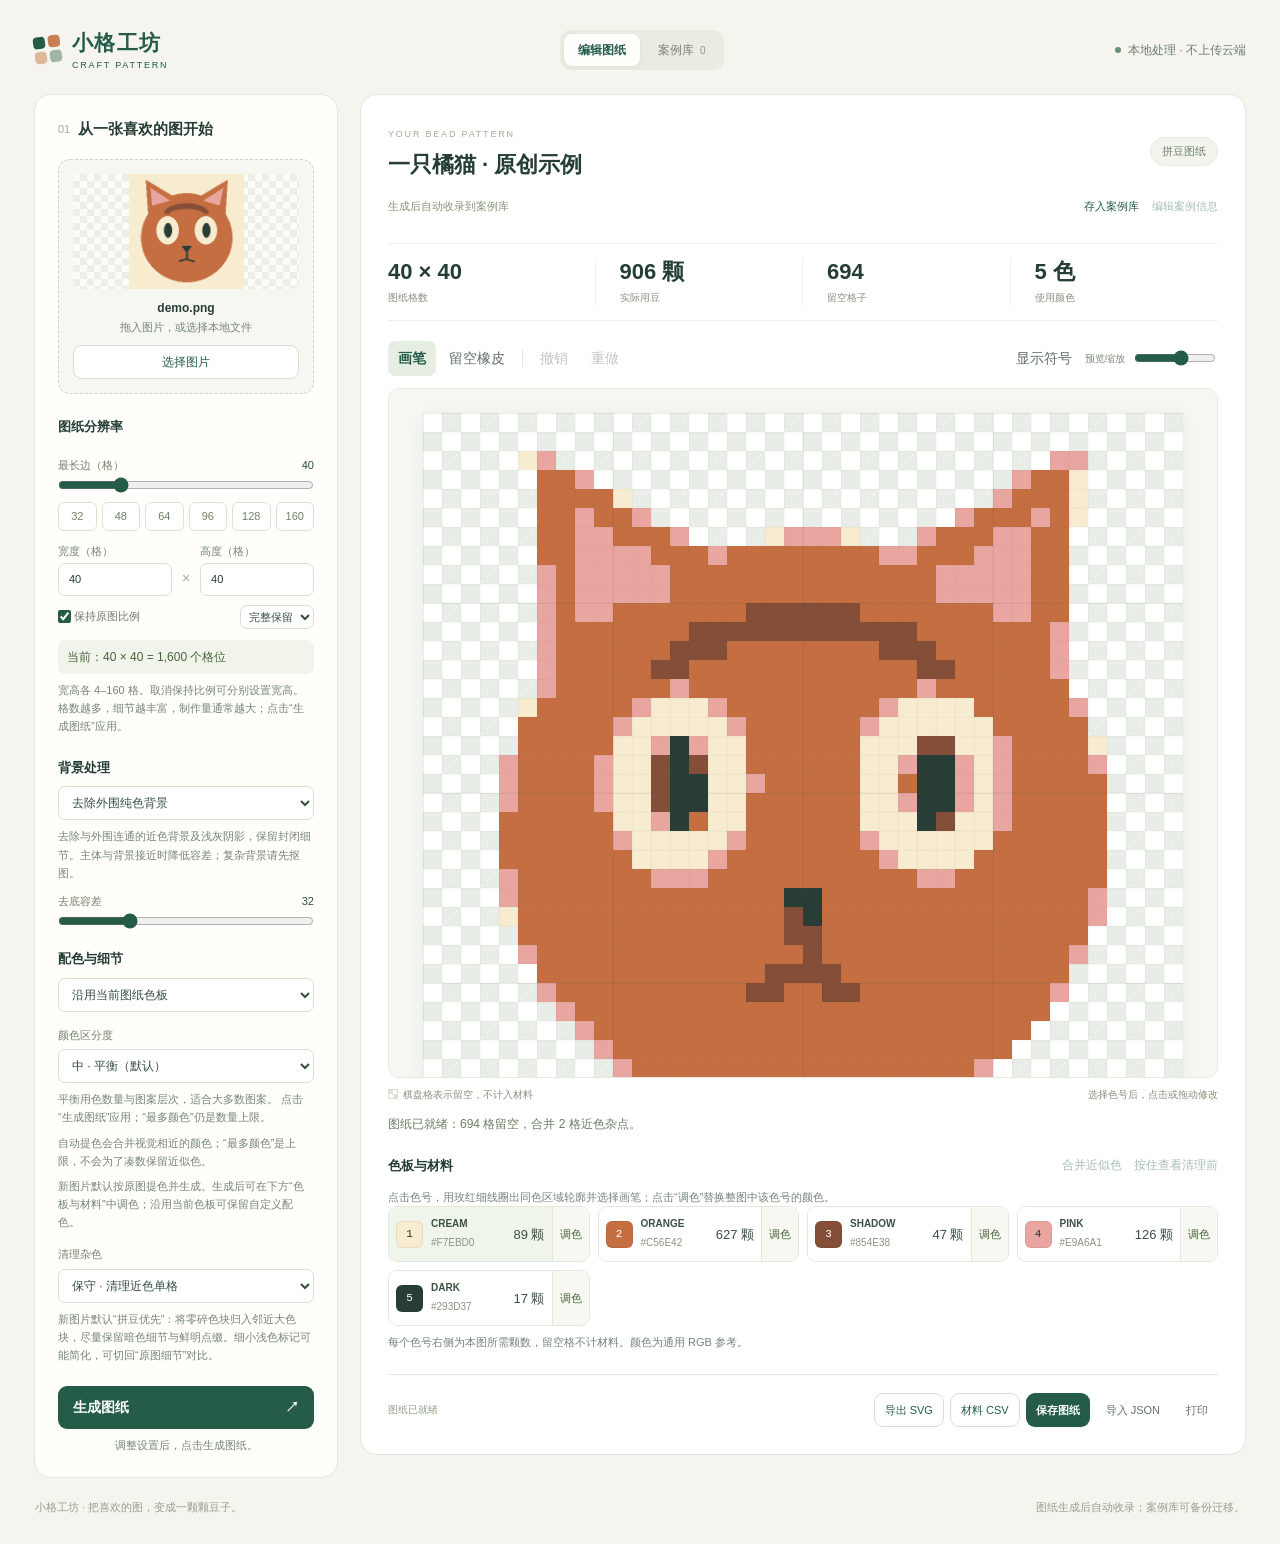
==== commit 256a3629: "Preserve colored landmarks and facial details at low resolutions" ====
--- a/docs/index.html
+++ b/docs/index.html
@@ -146,7 +146,7 @@
   <form id="case-info-form"><div class="section-line"><h2 id="case-info-title">案例信息</h2><button id="close-case-info" type="button" class="tool" aria-label="关闭案例信息">关闭</button></div><label>案例名称<input id="case-name" required maxlength="200"></label><label>标签<input id="case-tags" maxlength="400" placeholder="用逗号分隔，如：小猫，动物，挂件"></label><label>制作状态<select id="case-status"><option value="draft">草稿</option><option value="final">已定稿</option><option value="made">已制作</option></select></label><label>备注<textarea id="case-description" rows="3" maxlength="4000" placeholder="制作心得、适合用途或材料说明"></textarea></label><p id="case-info-message" class="notice" role="status"></p><button id="save-case-info" class="primary wide" type="submit">保存案例信息</button></form>
 </dialog>
 <footer>小格工坊 · 把喜欢的图，变成一颗颗豆子。<span>图纸生成后自动收录；案例库可备份迁移。</span></footer>
-<script id="initial" type="application/json">{"version": 2, "title": "一只橘猫 · 原创示例", "mode": "bead", "width": 40, "height": 40, "palette": [{"id": "CREAM", "hex": "#f7ebd0"}, {"id": "ORANGE", "hex": "#c56e42"}, {"id": "SHADOW", "hex": "#854e38"}, {"id": "PINK", "hex": "#e9a6a1"}, {"id": "DARK", "hex": "#293d37"}], "cells": [null, null, null, null, null, null, null, null, null, null, null, null, null, null, null, null, null, null, null, null, null, null, null, null, null, null, null, null, null, null, null, null, null, null, null, null, null, null, null, null, null, null, null, null, null, null, null, null, null, null, null, null, null, null, null, null, null, null, null, null, null, null, null, null, null, null, null, null, null, null, null, null, null, null, null, null, null, null, null, null, null, null, null, null, null, 0, 3, null, null, null, null, null, null, null, null, null, null, null, null, null, null, null, null, null, null, null, null, null, null, null, null, null, null, 3, 3, null, null, null, null, null, null, null, null, null, null, null, 1, 1, 3, null, null, null, null, null, null, null, null, null, null, null, null, null, null, null, null, null, null, null, null, null, null, 3, 1, 1, 3, null, null, null, null, null, null, null, null, null, null, null, 1, 1, 1, 1, 0, null, null, null, null, null, null, null, null, null, null, null, null, null, null, null, null, null, null, null, 3, 1, 1, 1, 0, null, null, null, null, null, null, null, null, null, null, null, 1, 1, 3, 1, 1, 3, null, null, null, null, null, null, null, null, null, null, null, null, null, null, null, null, 3, 1, 1, 1, 3, 1, 0, null, null, null, null, null, null, null, null, null, null, null, 1, 1, 3, 3, 1, 1, 1, 3, null, null, null, null, 3, 3, 3, 3, 0, null, null, null, 3, 1, 1, 1, 3, 3, 1, 1, null, null, null, null, null, null, null, null, null, null, null, null, 1, 1, 3, 3, 3, 3, 1, 1, 1, 3, 1, 1, 1, 1, 1, 1, 1, 1, 3, 3, 1, 1, 1, 3, 3, 3, 1, 1, null, null, null, null, null, null, null, null, null, null, null, null, 3, 1, 3, 3, 3, 3, 3, 1, 1, 1, 1, 1, 1, 1, 1, 1, 1, 1, 1, 1, 1, 3, 3, 3, 3, 3, 1, 1, null, null, null, null, null, null, null, null, null, null, null, null, 3, 1, 3, 3, 3, 3, 3, 1, 1, 1, 1, 1, 1, 1, 1, 1, 1, 1, 1, 1, 1, 3, 3, 3, 3, 3, 1, 1, null, null, null, null, null, null, null, null, null, null, null, null, 3, 1, 3, 3, 1, 1, 1, 1, 1, 1, 1, 2, 2, 2, 2, 2, 2, 1, 1, 1, 1, 1, 1, 1, 3, 1, 1, 1, null, null, null, null, null, null, null, null, null, null, null, null, 3, 1, 1, 1, 1, 1, 1, 1, 2, 2, 2, 2, 2, 2, 2, 2, 2, 2, 2, 2, 1, 1, 1, 1, 1, 1, 1, 3, null, null, null, null, null, null, null, null, null, null, null, null, 3, 1, 1, 1, 1, 1, 1, 2, 2, 2, 2, 1, 1, 1, 1, 1, 1, 2, 2, 2, 2, 1, 1, 1, 1, 1, 1, 3, null, null, null, null, null, null, null, null, null, null, null, null, 3, 1, 1, 1, 1, 1, 2, 2, 1, 1, 1, 1, 1, 1, 1, 1, 1, 1, 1, 1, 2, 2, 1, 1, 1, 1, 1, 3, null, null, null, null, null, null, null, null, null, null, null, null, 1, 1, 1, 1, 1, 1, 1, 3, 1, 1, 1, 1, 1, 1, 1, 1, 1, 1, 1, 1, 3, 1, 1, 1, 1, 1, 1, 1, null, null, null, null, null, null, null, null, null, null, null, 3, 1, 1, 1, 1, 1, 3, 0, 0, 0, 3, 1, 1, 1, 1, 1, 1, 1, 1, 3, 0, 0, 0, 3, 1, 1, 1, 1, 1, 3, null, null, null, null, null, null, null, null, null, null, 1, 1, 1, 1, 1, 3, 0, 0, 0, 0, 0, 3, 1, 1, 1, 1, 1, 1, 1, 0, 0, 0, 0, 0, 3, 1, 1, 1, 1, 1, null, null, null, null, null, null, null, null, null, null, 1, 1, 1, 1, 1, 0, 0, 3, 4, 3, 0, 0, 1, 1, 1, 1, 1, 1, 0, 0, 0, 4, 2, 0, 0, 3, 1, 1, 1, 1, 3, null, null, null, null, null, null, null, null, 3, 1, 1, 1, 1, 3, 0, 0, 2, 4, 4, 0, 0, 1, 1, 1, 1, 1, 1, 0, 0, 3, 4, 4, 3, 0, 3, 1, 1, 1, 1, 3, null, null, null, null, null, null, null, null, 3, 1, 1, 1, 1, 3, 0, 0, 4, 4, 4, 0, 0, 3, 1, 1, 1, 1, 1, 0, 0, 2, 4, 4, 3, 0, 3, 1, 1, 1, 1, 1, null, null, null, null, null, null, null, null, 1, 1, 1, 1, 1, 3, 0, 0, 2, 4, 4, 0, 0, 1, 1, 1, 1, 1, 1, 0, 0, 1, 4, 4, 3, 0, 3, 1, 1, 1, 1, 1, null, null, null, null, null, null, null, null, 1, 1, 1, 1, 1, 1, 0, 0, 3, 4, 1, 0, 0, 1, 1, 1, 1, 1, 1, 0, 0, 0, 4, 4, 0, 0, 3, 1, 1, 1, 1, 1, null, null, null, null, null, null, null, null, 1, 1, 1, 1, 1, 1, 3, 0, 0, 0, 0, 0, 3, 1, 1, 1, 1, 1, 1, 3, 0, 0, 0, 0, 0, 0, 1, 1, 1, 1, 1, 1, null, null, null, null, null, null, null, null, 1, 1, 1, 1, 1, 1, 1, 0, 0, 0, 0, 3, 1, 1, 1, 1, 1, 1, 1, 1, 3, 0, 0, 0, 0, 1, 1, 1, 1, 1, 1, 1, null, null, null, null, null, null, null, null, 3, 1, 1, 1, 1, 1, 1, 1, 3, 3, 3, 1, 1, 1, 1, 1, 1, 1, 1, 1, 1, 1, 3, 3, 1, 1, 1, 1, 1, 1, 1, 1, null, null, null, null, null, null, null, null, 3, 1, 1, 1, 1, 1, 1, 1, 1, 1, 1, 1, 1, 1, 1, 4, 4, 1, 1, 1, 1, 1, 1, 1, 1, 1, 1, 1, 1, 1, 1, 3, null, null, null, null, null, null, null, null, 0, 1, 1, 1, 1, 1, 1, 1, 1, 1, 1, 1, 1, 1, 1, 4, 4, 1, 1, 1, 1, 1, 1, 1, 1, 1, 1, 1, 1, 1, 1, 3, null, null, null, null, null, null, null, null, null, 1, 1, 1, 1, 1, 1, 1, 1, 1, 1, 1, 1, 1, 1, 2, 2, 1, 1, 1, 1, 1, 1, 1, 1, 1, 1, 1, 1, 1, 1, null, null, null, null, null, null, null, null, null, null, 3, 1, 1, 1, 1, 1, 1, 1, 1, 1, 1, 1, 1, 1, 2, 2, 1, 1, 1, 1, 1, 1, 1, 1, 1, 1, 1, 1, 1, 3, null, null, null, null, null, null, null, null, null, null, null, 1, 1, 1, 1, 1, 1, 1, 1, 1, 1, 1, 1, 2, 2, 2, 2, 1, 1, 1, 1, 1, 1, 1, 1, 1, 1, 1, 1, null, null, null, null, null, null, null, null, null, null, null, null, 3, 1, 1, 1, 1, 1, 1, 1, 1, 1, 1, 2, 2, 1, 1, 2, 2, 1, 1, 1, 1, 1, 1, 1, 1, 1, 1, 3, null, null, null, null, null, null, null, null, null, null, null, null, null, 3, 1, 1, 1, 1, 1, 1, 1, 1, 1, 1, 1, 1, 1, 1, 1, 1, 1, 1, 1, 1, 1, 1, 1, 1, 1, null, null, null, null, null, null, null, null, null, null, null, null, null, null, null, 1, 1, 1, 1, 1, 1, 1, 1, 1, 1, 1, 1, 1, 1, 1, 1, 1, 1, 1, 1, 1, 1, 1, 1, null, null, null, null, null, null, null, null, null, null, null, null, null, null, null, null, null, 3, 1, 1, 1, 1, 1, 1, 1, 1, 1, 1, 1, 1, 1, 1, 1, 1, 1, 1, 1, 1, 1, null, null, null, null, null, null, null, null, null, null, null, null, null, null, null, null, null, null, null, 3, 1, 1, 1, 1, 1, 1, 1, 1, 1, 1, 1, 1, 1, 1, 1, 1, 1, 1, 3, null, null, null, null, null, null, null, null, null, null, null, null, null, null, null, null, null, null, null, null, null, 0, 1, 1, 1, 1, 1, 1, 1, 1, 1, 1, 1, 1, 1, 1, 1, 1, 3, null, null, null, null, null, null, null, null, null, null, null, null, null, null, null, null, null, null, null, null, null, null, null, null, 3, 3, 1, 1, 1, 1, 1, 1, 1, 1, 1, 1, 1, 3, null, null, null, null, null, null, null, null, null, null, null, null, null, null, null, null, null, null, null, null, null, null, null, null, null, null, null, null, null, 3, 3, 3, 3, 3, 3, 3, 3, null, null, null, null, null, null, null, null, null, null, null, null, null, null, null, null, null, null, null, null, null, null, null, null, null, null, null, null, null, null, null, null, null, null, null, null, null, null, null, null, null, null, null, null, null, null, null, null, null, null, null, null, null, null, null, null, null, null, null, null, null, null, null, null, null, null, null, null, null, null, null, null, null, null, null, null, null, null, null, null, null, null, null, null, null, null, null, null, null, null, null, null, null, null, null, null], "source": {"name": "demo.png", "fit": "contain"}, "processing": {"background": "auto", "background_tolerance": 32, "alpha_threshold": 128, "cleanup": 1, "color_detail": "medium"}, "metrics": {"blank_cells": 694, "bead_count": 906, "removed_background": 694, "cleaned_cells": 3}, "notes": ["颜色由明确色板映射，屏幕色与实物色可能有差异。", "自动去底仅适合与主体可区分的纯色背景；请检查轮廓和小细节。"]}</script>
+<script id="initial" type="application/json">{"version": 2, "title": "一只橘猫 · 原创示例", "mode": "bead", "width": 40, "height": 40, "palette": [{"id": "CREAM", "hex": "#f7ebd0"}, {"id": "ORANGE", "hex": "#c56e42"}, {"id": "SHADOW", "hex": "#854e38"}, {"id": "PINK", "hex": "#e9a6a1"}, {"id": "DARK", "hex": "#293d37"}], "cells": [null, null, null, null, null, null, null, null, null, null, null, null, null, null, null, null, null, null, null, null, null, null, null, null, null, null, null, null, null, null, null, null, null, null, null, null, null, null, null, null, null, null, null, null, null, null, null, null, null, null, null, null, null, null, null, null, null, null, null, null, null, null, null, null, null, null, null, null, null, null, null, null, null, null, null, null, null, null, null, null, null, null, null, null, null, 0, 3, null, null, null, null, null, null, null, null, null, null, null, null, null, null, null, null, null, null, null, null, null, null, null, null, null, null, 3, 3, null, null, null, null, null, null, null, null, null, null, null, 1, 1, 3, null, null, null, null, null, null, null, null, null, null, null, null, null, null, null, null, null, null, null, null, null, null, 3, 1, 1, 0, null, null, null, null, null, null, null, null, null, null, null, 1, 1, 1, 1, 0, null, null, null, null, null, null, null, null, null, null, null, null, null, null, null, null, null, null, null, 3, 1, 1, 1, 0, null, null, null, null, null, null, null, null, null, null, null, 1, 1, 3, 1, 1, 3, null, null, null, null, null, null, null, null, null, null, null, null, null, null, null, null, 3, 1, 1, 1, 3, 1, 0, null, null, null, null, null, null, null, null, null, null, null, 1, 1, 3, 3, 1, 1, 1, 3, null, null, null, null, 0, 3, 3, 3, 0, null, null, null, 3, 1, 1, 1, 3, 3, 1, 1, null, null, null, null, null, null, null, null, null, null, null, null, 1, 1, 3, 3, 3, 3, 1, 1, 1, 3, 1, 1, 1, 1, 1, 1, 1, 1, 3, 3, 1, 1, 1, 3, 3, 3, 1, 1, null, null, null, null, null, null, null, null, null, null, null, null, 3, 1, 3, 3, 3, 3, 3, 1, 1, 1, 1, 1, 1, 1, 1, 1, 1, 1, 1, 1, 1, 3, 3, 3, 3, 3, 1, 1, null, null, null, null, null, null, null, null, null, null, null, null, 3, 1, 3, 3, 3, 3, 3, 1, 1, 1, 1, 1, 1, 1, 1, 1, 1, 1, 1, 1, 1, 3, 3, 3, 3, 3, 1, 1, null, null, null, null, null, null, null, null, null, null, null, null, 3, 1, 3, 3, 1, 1, 1, 1, 1, 1, 1, 2, 2, 2, 2, 2, 2, 1, 1, 1, 1, 1, 1, 1, 3, 3, 1, 1, null, null, null, null, null, null, null, null, null, null, null, null, 3, 1, 1, 1, 1, 1, 1, 1, 2, 2, 2, 2, 2, 2, 2, 2, 2, 2, 2, 2, 1, 1, 1, 1, 1, 1, 1, 3, null, null, null, null, null, null, null, null, null, null, null, null, 3, 1, 1, 1, 1, 1, 1, 2, 2, 2, 1, 1, 1, 1, 1, 1, 1, 1, 2, 2, 2, 1, 1, 1, 1, 1, 1, 3, null, null, null, null, null, null, null, null, null, null, null, null, 3, 1, 1, 1, 1, 1, 2, 2, 1, 1, 1, 1, 1, 1, 1, 1, 1, 1, 1, 1, 2, 2, 1, 1, 1, 1, 1, 3, null, null, null, null, null, null, null, null, null, null, null, null, 3, 1, 1, 1, 1, 1, 1, 3, 1, 1, 1, 1, 1, 1, 1, 1, 1, 1, 1, 1, 3, 1, 1, 1, 1, 1, 1, 1, null, null, null, null, null, null, null, null, null, null, null, 0, 1, 1, 1, 1, 1, 3, 0, 0, 0, 3, 1, 1, 1, 1, 1, 1, 1, 1, 3, 0, 0, 0, 0, 1, 1, 1, 1, 1, 3, null, null, null, null, null, null, null, null, null, null, 1, 1, 1, 1, 1, 3, 0, 0, 0, 0, 0, 3, 1, 1, 1, 1, 1, 1, 3, 0, 0, 0, 0, 0, 0, 1, 1, 1, 1, 1, null, null, null, null, null, null, null, null, null, null, 1, 1, 1, 1, 1, 0, 0, 3, 4, 3, 0, 0, 1, 1, 1, 1, 1, 1, 0, 0, 0, 2, 2, 0, 0, 3, 1, 1, 1, 1, 0, null, null, null, null, null, null, null, null, 3, 1, 1, 1, 1, 3, 0, 0, 2, 4, 2, 0, 0, 1, 1, 1, 1, 1, 1, 0, 0, 3, 4, 4, 3, 0, 3, 1, 1, 1, 1, 3, null, null, null, null, null, null, null, null, 3, 1, 1, 1, 1, 3, 0, 0, 2, 4, 4, 0, 0, 3, 1, 1, 1, 1, 1, 0, 0, 1, 4, 4, 3, 0, 3, 1, 1, 1, 1, 1, null, null, null, null, null, null, null, null, 3, 1, 1, 1, 1, 3, 0, 0, 2, 4, 4, 0, 0, 1, 1, 1, 1, 1, 1, 0, 0, 3, 4, 4, 3, 0, 3, 1, 1, 1, 1, 1, null, null, null, null, null, null, null, null, 1, 1, 1, 1, 1, 1, 0, 0, 3, 4, 1, 0, 0, 1, 1, 1, 1, 1, 1, 0, 0, 0, 4, 2, 0, 0, 3, 1, 1, 1, 1, 1, null, null, null, null, null, null, null, null, 1, 1, 1, 1, 1, 1, 3, 0, 0, 0, 0, 0, 3, 1, 1, 1, 1, 1, 1, 3, 0, 0, 0, 0, 0, 0, 1, 1, 1, 1, 1, 1, null, null, null, null, null, null, null, null, 1, 1, 1, 1, 1, 1, 1, 0, 0, 0, 0, 3, 1, 1, 1, 1, 1, 1, 1, 1, 3, 0, 0, 0, 0, 1, 1, 1, 1, 1, 1, 1, null, null, null, null, null, null, null, null, 3, 1, 1, 1, 1, 1, 1, 1, 3, 3, 3, 1, 1, 1, 1, 1, 1, 1, 1, 1, 1, 1, 3, 3, 1, 1, 1, 1, 1, 1, 1, 1, null, null, null, null, null, null, null, null, 3, 1, 1, 1, 1, 1, 1, 1, 1, 1, 1, 1, 1, 1, 1, 4, 4, 1, 1, 1, 1, 1, 1, 1, 1, 1, 1, 1, 1, 1, 1, 3, null, null, null, null, null, null, null, null, 0, 1, 1, 1, 1, 1, 1, 1, 1, 1, 1, 1, 1, 1, 1, 2, 4, 1, 1, 1, 1, 1, 1, 1, 1, 1, 1, 1, 1, 1, 1, 3, null, null, null, null, null, null, null, null, null, 1, 1, 1, 1, 1, 1, 1, 1, 1, 1, 1, 1, 1, 1, 2, 2, 1, 1, 1, 1, 1, 1, 1, 1, 1, 1, 1, 1, 1, 1, null, null, null, null, null, null, null, null, null, null, 3, 1, 1, 1, 1, 1, 1, 1, 1, 1, 1, 1, 1, 1, 1, 2, 1, 1, 1, 1, 1, 1, 1, 1, 1, 1, 1, 1, 1, 3, null, null, null, null, null, null, null, null, null, null, null, 1, 1, 1, 1, 1, 1, 1, 1, 1, 1, 1, 1, 2, 2, 2, 2, 1, 1, 1, 1, 1, 1, 1, 1, 1, 1, 1, 1, null, null, null, null, null, null, null, null, null, null, null, null, 3, 1, 1, 1, 1, 1, 1, 1, 1, 1, 1, 2, 2, 1, 1, 2, 2, 1, 1, 1, 1, 1, 1, 1, 1, 1, 1, 3, null, null, null, null, null, null, null, null, null, null, null, null, null, 3, 1, 1, 1, 1, 1, 1, 1, 1, 1, 1, 1, 1, 1, 1, 1, 1, 1, 1, 1, 1, 1, 1, 1, 1, 1, null, null, null, null, null, null, null, null, null, null, null, null, null, null, null, 3, 1, 1, 1, 1, 1, 1, 1, 1, 1, 1, 1, 1, 1, 1, 1, 1, 1, 1, 1, 1, 1, 1, 1, null, null, null, null, null, null, null, null, null, null, null, null, null, null, null, null, null, 3, 1, 1, 1, 1, 1, 1, 1, 1, 1, 1, 1, 1, 1, 1, 1, 1, 1, 1, 1, 1, 1, null, null, null, null, null, null, null, null, null, null, null, null, null, null, null, null, null, null, null, 3, 1, 1, 1, 1, 1, 1, 1, 1, 1, 1, 1, 1, 1, 1, 1, 1, 1, 1, 3, null, null, null, null, null, null, null, null, null, null, null, null, null, null, null, null, null, null, null, null, null, 0, 1, 1, 1, 1, 1, 1, 1, 1, 1, 1, 1, 1, 1, 1, 1, 1, 3, null, null, null, null, null, null, null, null, null, null, null, null, null, null, null, null, null, null, null, null, null, null, null, null, 0, 3, 1, 1, 1, 1, 1, 1, 1, 1, 1, 1, 1, 3, null, null, null, null, null, null, null, null, null, null, null, null, null, null, null, null, null, null, null, null, null, null, null, null, null, null, null, null, null, 0, 3, 3, 3, 3, 3, 3, 3, null, null, null, null, null, null, null, null, null, null, null, null, null, null, null, null, null, null, null, null, null, null, null, null, null, null, null, null, null, null, null, null, null, null, null, null, null, null, null, null, null, null, null, null, null, null, null, null, null, null, null, null, null, null, null, null, null, null, null, null, null, null, null, null, null, null, null, null, null, null, null, null, null, null, null, null, null, null, null, null, null, null, null, null, null, null, null, null, null, null, null, null, null, null, null, null], "source": {"name": "demo.png", "fit": "contain"}, "processing": {"background": "auto", "background_tolerance": 32, "alpha_threshold": 128, "cleanup": 1, "color_detail": "medium"}, "metrics": {"blank_cells": 694, "bead_count": 906, "removed_background": 694, "cleaned_cells": 2}, "notes": ["颜色由明确色板映射，屏幕色与实物色可能有差异。", "自动去底仅适合与主体可区分的纯色背景；请检查轮廓和小细节。"]}</script>
 <script>/* Shared, dependency-free image processing and pattern export helpers. */
 (function (root, factory) {
   'use strict';
@@ -462,21 +462,42 @@
     for (let i = 0; i < width * height; i++) {
       if (rgba[i * 4 + 3] < alphaThreshold) continue;
       const base = oklab(Array.from(rgba.slice(i * 4, i * 4 + 3)));
-      if (base[0] < .45) continue;
       const samples = [];
       for (let dy = 0; dy < 3; dy++) for (let dx = 0; dx < 3; dx++) {
         const offset = ((Math.floor(i / width) * 3 + dy) * width * 3 + i % width * 3 + dx) * 4;
         if (detail[offset + 3] < alphaThreshold) continue;
         const rgb = Array.from(detail.slice(offset, offset + 3));
-        samples.push({ rgb, light: oklab(rgb)[0] });
-      }
-      if (samples.length < 8) continue; // Do not thicken the silhouette.
+        const lab = oklab(rgb);
+        samples.push({ rgb, lab, light: lab[0], x: dx, y: dy });
+      }
+      if (samples.length < 5) continue; // Never expand the sampled silhouette.
+      const delta = (a, b) => Math.hypot(...a.map((v, c) => v - b[c]));
+      const average = group => [0, 1, 2].map(c => Math.round(group.reduce((n, p) => n + p.rgb[c], 0) / group.length));
+      // A supported source-color cluster is preferable to a muddy average of
+      // black outlines and colored fill. Do not invent accents from one sample.
+      const clusters = samples.map(anchor => samples.filter(p => delta(p.lab, anchor.lab) < .09));
+      const accents = clusters.filter(group => {
+        if (group.length < 3) return false;
+        const lab = oklab(average(group)), chroma = Math.hypot(lab[1], lab[2]);
+        const baseChroma = Math.hypot(base[1], base[2]);
+        return chroma >= .075 && lab[0] >= .45 && baseChroma >= .025 &&
+          (lab[1] * base[1] + lab[2] * base[2]) / (chroma * baseChroma) > .8;
+      }).sort((a, b) => b.length - a.length);
+      if (accents.length) {
+        const rgb = average(accents[0]);
+        for (let c = 0; c < 3; c++) result[i * 4 + c] = rgb[c];
+        continue;
+      }
+      if (samples.length < 8 || base[0] < .45) continue;
       samples.sort((a, b) => a.light - b.light);
       if (samples.at(-1).light - samples[0].light < .22 || samples[4].light - samples[1].light < .06) continue;
       const light = (samples[0].light + samples[1].light) / 2;
       if (light >= .52 || base[0] - light < .1) continue;
-      // Two dark sub-samples can represent an eye/short line which
-      // pure area averaging would erase; isolated one-sample noise is ignored.
+      // Preserve compact eye/mouth strokes, rather than dilating every dark
+      // boundary into the fill. Disconnected sub-pixel noise is not a feature.
+      if (Math.abs(samples[0].x - samples[1].x) + Math.abs(samples[0].y - samples[1].y) !== 1) continue;
+      const dark = samples.filter(p => p.light <= light + .08);
+      if (dark.length > 3) continue;
       for (let c = 0; c < 3; c++) result[i * 4 + c] = Math.round((samples[0].rgb[c] + samples[1].rgb[c]) / 2);
     }
     return result;
@@ -566,7 +587,10 @@
           const a = labs[region.color], b = labs[target.color];
           const delta = Math.hypot(...a.map((v, c) => v - b[c]));
           // Keep dark eyes/linework and vivid accents even when only one bead wide.
-          if (((!region.blank || a[0] < .3) && a[0] < b[0] - .075) || Math.hypot(a[1], a[2]) > .1) continue;
+          const chroma = Math.hypot(a[1], a[2]), targetChroma = Math.hypot(b[1], b[2]);
+          const distinctHue = chroma >= .045 && (targetChroma < .025 ||
+            (a[1] * b[1] + a[2] * b[2]) / (chroma * targetChroma) < Math.cos(Math.PI / 6));
+          if (((!region.blank || a[0] < .3) && a[0] < b[0] - .075) || chroma > .1 || distinctHue) continue;
           const lightFleck = !region.blank && size <= 3 && votes / perimeter >= .7 &&
             a[0] > .35 && a[0] < .88 && Math.hypot(a[1], a[2]) < .045 && b[0] < .32;
           if (delta > (lightFleck ? .55 : region.blank ? .27 : .18)) continue;
@@ -585,7 +609,7 @@
   function processRGBA(rgba, width, height, inputPalette, input = {}) {
     const palette = validatePalette(inputPalette);
     const prepared = prepareRGBA(rgba, width, height, input);
-    const rgb = paletteRGB(palette);
+    const labs = paletteRGB(palette).map(oklab);
     const cache = new Map();
     const cells = [];
     for (let index = 0; index < width * height; index++) {
@@ -596,8 +620,9 @@
       if (!cache.has(key)) {
         let best = 0;
         let bestDistance = Infinity;
-        rgb.forEach((candidate, color) => {
-          const delta = distance(pixel, candidate);
+        const lab = oklab(pixel);
+        labs.forEach((candidate, color) => {
+          const delta = candidate.reduce((sum, v, c) => sum + (v - lab[c]) ** 2, 0);
           if (delta < bestDistance) { best = color; bestDistance = delta; }
         });
         cache.set(key, best);
@@ -631,6 +656,7 @@
       histogram.get(key).count++;
     }
     const points = Array.from(histogram.values());
+    const candidateLimit = Math.min(36, maxColors * 3);
     if (!points.length) return [{ id: 'AUTO01', hex: '#FFFFFF' }, { id: 'AUTO02', hex: '#000000' }];
 
     function box(items) {
@@ -661,10 +687,24 @@
       families.get(key).push(point);
     }
     const seeds = Array.from(families.values()).map(box).sort((a, b) => b.count - a.count);
-    const boxes = seeds.slice(0, maxColors);
-    if (seeds.length > maxColors) {
+    const center = group => oklab([0, 1, 2].map(channel => Math.round(group.items.reduce((sum, p) => sum + p.rgb[channel] * p.count, 0) / group.count)));
+    // Frequency alone spends the budget on several similar shadows before
+    // cheeks/lips. Distribute seeds by perceptual separation and support.
+    const remaining = seeds.slice(1), boxes = [seeds[0]];
+    while (boxes.length < candidateLimit && remaining.length) {
+      const centers = boxes.map(center);
+      let best = 0, score = -1;
+      remaining.forEach((group, i) => {
+        const lab = center(group);
+        const nearest = Math.min(...centers.map(other => Math.hypot(...lab.map((v, c) => v - other[c]))));
+        const value = nearest * Math.sqrt(group.count);
+        if (value > score) { score = value; best = i; }
+      });
+      boxes.push(remaining.splice(best, 1)[0]);
+    }
+    if (remaining.length) {
       const centers = boxes.map(group => oklab([0, 1, 2].map(channel => Math.round(group.items.reduce((sum, p) => sum + p.rgb[channel] * p.count, 0) / group.count))));
-      for (const group of seeds.slice(maxColors)) for (const point of group.items) {
+      for (const group of remaining) for (const point of group.items) {
         const lab = oklab(point.rgb);
         let best = 0, nearest = Infinity;
         centers.forEach((center, i) => {
@@ -675,7 +715,7 @@
       }
       boxes.forEach((group, i) => { boxes[i] = box(group.items); });
     }
-    while (boxes.length < maxColors) {
+    while (boxes.length < candidateLimit) {
       let selected = -1;
       boxes.forEach((item, index) => {
         if (item.items.length > 1 && (selected < 0 || item.score > boxes[selected].score)) selected = index;
@@ -708,7 +748,24 @@
     weights.forEach((weight, i) => { usage[first.mapping[i]] += weight; });
     // Reconcile representative averages once: quantization boxes can have
     // different extremes while their final displayed colors are nearly equal.
-    return mergePalette(first.palette, usage, null, processing.color_detail).palette.map((color, index) => ({ ...color, id: 'AUTO' + String(index + 1).padStart(2, '0') }));
+    const merged = mergePalette(first.palette, usage, null, processing.color_detail);
+    const support = Array(merged.palette.length).fill(0);
+    usage.forEach((weight, i) => { support[merged.mapping[i]] += weight; });
+    const labs = paletteRGB(merged.palette).map(oklab);
+    const selected = [support.indexOf(Math.max(...support))];
+    // Merge redundant candidate shades before enforcing the material budget.
+    // Otherwise several near-identical cuts can crowd out a small genuine hue.
+    while (selected.length < Math.min(maxColors, merged.palette.length)) {
+      let best = -1, score = -1;
+      labs.forEach((lab, i) => {
+        if (selected.includes(i)) return;
+        const nearest = Math.min(...selected.map(j => Math.hypot(...lab.map((v, c) => v - labs[j][c]))));
+        const value = nearest * Math.sqrt(support[i]);
+        if (value > score) { score = value; best = i; }
+      });
+      selected.push(best);
+    }
+    return selected.map((i, index) => ({ ...merged.palette[i], id: 'AUTO' + String(index + 1).padStart(2, '0') }));
   }
 
   function counts(pattern) {
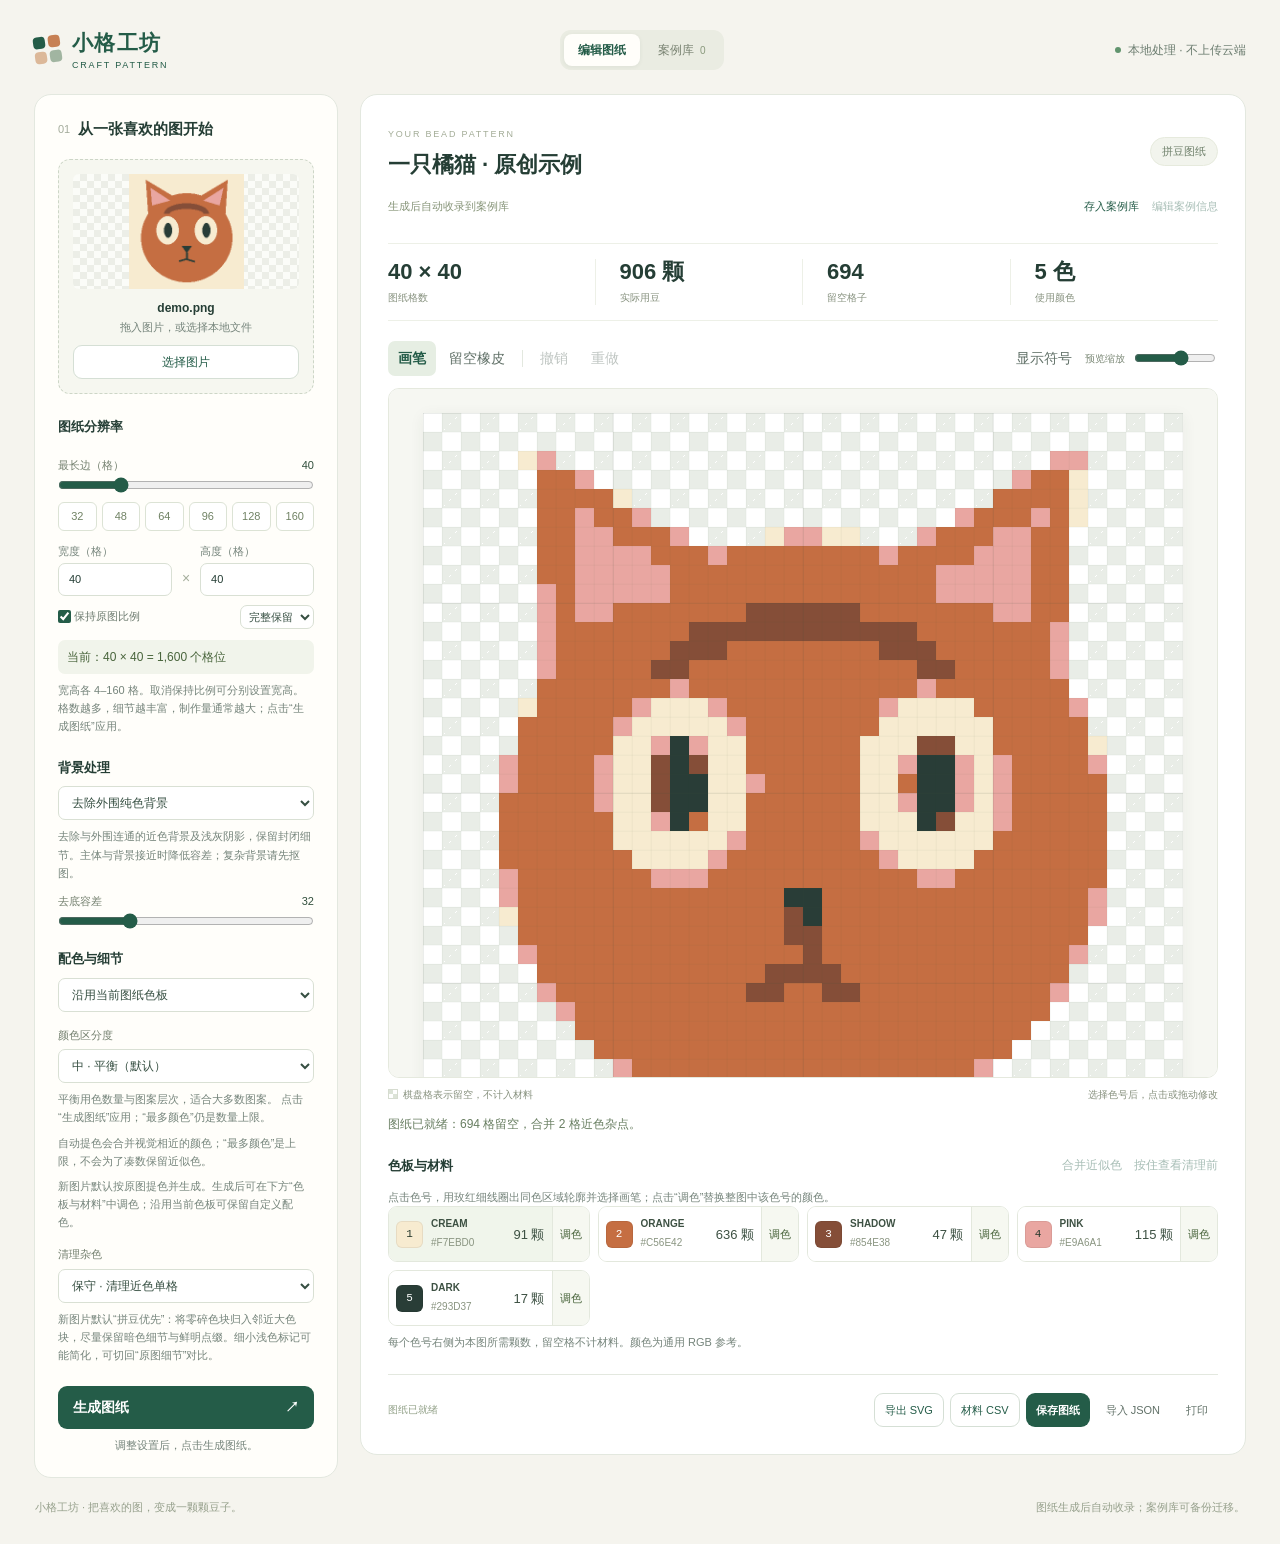
==== commit 24ad0831: "Preserve pastel hues and sample compact strokes with classical image features" ====
--- a/docs/index.html
+++ b/docs/index.html
@@ -146,7 +146,7 @@
   <form id="case-info-form"><div class="section-line"><h2 id="case-info-title">案例信息</h2><button id="close-case-info" type="button" class="tool" aria-label="关闭案例信息">关闭</button></div><label>案例名称<input id="case-name" required maxlength="200"></label><label>标签<input id="case-tags" maxlength="400" placeholder="用逗号分隔，如：小猫，动物，挂件"></label><label>制作状态<select id="case-status"><option value="draft">草稿</option><option value="final">已定稿</option><option value="made">已制作</option></select></label><label>备注<textarea id="case-description" rows="3" maxlength="4000" placeholder="制作心得、适合用途或材料说明"></textarea></label><p id="case-info-message" class="notice" role="status"></p><button id="save-case-info" class="primary wide" type="submit">保存案例信息</button></form>
 </dialog>
 <footer>小格工坊 · 把喜欢的图，变成一颗颗豆子。<span>图纸生成后自动收录；案例库可备份迁移。</span></footer>
-<script id="initial" type="application/json">{"version": 2, "title": "一只橘猫 · 原创示例", "mode": "bead", "width": 40, "height": 40, "palette": [{"id": "CREAM", "hex": "#f7ebd0"}, {"id": "ORANGE", "hex": "#c56e42"}, {"id": "SHADOW", "hex": "#854e38"}, {"id": "PINK", "hex": "#e9a6a1"}, {"id": "DARK", "hex": "#293d37"}], "cells": [null, null, null, null, null, null, null, null, null, null, null, null, null, null, null, null, null, null, null, null, null, null, null, null, null, null, null, null, null, null, null, null, null, null, null, null, null, null, null, null, null, null, null, null, null, null, null, null, null, null, null, null, null, null, null, null, null, null, null, null, null, null, null, null, null, null, null, null, null, null, null, null, null, null, null, null, null, null, null, null, null, null, null, null, null, 0, 3, null, null, null, null, null, null, null, null, null, null, null, null, null, null, null, null, null, null, null, null, null, null, null, null, null, null, 3, 3, null, null, null, null, null, null, null, null, null, null, null, 1, 1, 3, null, null, null, null, null, null, null, null, null, null, null, null, null, null, null, null, null, null, null, null, null, null, 3, 1, 1, 0, null, null, null, null, null, null, null, null, null, null, null, 1, 1, 1, 1, 0, null, null, null, null, null, null, null, null, null, null, null, null, null, null, null, null, null, null, null, 3, 1, 1, 1, 0, null, null, null, null, null, null, null, null, null, null, null, 1, 1, 3, 1, 1, 3, null, null, null, null, null, null, null, null, null, null, null, null, null, null, null, null, 3, 1, 1, 1, 3, 1, 0, null, null, null, null, null, null, null, null, null, null, null, 1, 1, 3, 3, 1, 1, 1, 3, null, null, null, null, 0, 3, 3, 3, 0, null, null, null, 3, 1, 1, 1, 3, 3, 1, 1, null, null, null, null, null, null, null, null, null, null, null, null, 1, 1, 3, 3, 3, 3, 1, 1, 1, 3, 1, 1, 1, 1, 1, 1, 1, 1, 3, 3, 1, 1, 1, 3, 3, 3, 1, 1, null, null, null, null, null, null, null, null, null, null, null, null, 3, 1, 3, 3, 3, 3, 3, 1, 1, 1, 1, 1, 1, 1, 1, 1, 1, 1, 1, 1, 1, 3, 3, 3, 3, 3, 1, 1, null, null, null, null, null, null, null, null, null, null, null, null, 3, 1, 3, 3, 3, 3, 3, 1, 1, 1, 1, 1, 1, 1, 1, 1, 1, 1, 1, 1, 1, 3, 3, 3, 3, 3, 1, 1, null, null, null, null, null, null, null, null, null, null, null, null, 3, 1, 3, 3, 1, 1, 1, 1, 1, 1, 1, 2, 2, 2, 2, 2, 2, 1, 1, 1, 1, 1, 1, 1, 3, 3, 1, 1, null, null, null, null, null, null, null, null, null, null, null, null, 3, 1, 1, 1, 1, 1, 1, 1, 2, 2, 2, 2, 2, 2, 2, 2, 2, 2, 2, 2, 1, 1, 1, 1, 1, 1, 1, 3, null, null, null, null, null, null, null, null, null, null, null, null, 3, 1, 1, 1, 1, 1, 1, 2, 2, 2, 1, 1, 1, 1, 1, 1, 1, 1, 2, 2, 2, 1, 1, 1, 1, 1, 1, 3, null, null, null, null, null, null, null, null, null, null, null, null, 3, 1, 1, 1, 1, 1, 2, 2, 1, 1, 1, 1, 1, 1, 1, 1, 1, 1, 1, 1, 2, 2, 1, 1, 1, 1, 1, 3, null, null, null, null, null, null, null, null, null, null, null, null, 3, 1, 1, 1, 1, 1, 1, 3, 1, 1, 1, 1, 1, 1, 1, 1, 1, 1, 1, 1, 3, 1, 1, 1, 1, 1, 1, 1, null, null, null, null, null, null, null, null, null, null, null, 0, 1, 1, 1, 1, 1, 3, 0, 0, 0, 3, 1, 1, 1, 1, 1, 1, 1, 1, 3, 0, 0, 0, 0, 1, 1, 1, 1, 1, 3, null, null, null, null, null, null, null, null, null, null, 1, 1, 1, 1, 1, 3, 0, 0, 0, 0, 0, 3, 1, 1, 1, 1, 1, 1, 3, 0, 0, 0, 0, 0, 0, 1, 1, 1, 1, 1, null, null, null, null, null, null, null, null, null, null, 1, 1, 1, 1, 1, 0, 0, 3, 4, 3, 0, 0, 1, 1, 1, 1, 1, 1, 0, 0, 0, 2, 2, 0, 0, 3, 1, 1, 1, 1, 0, null, null, null, null, null, null, null, null, 3, 1, 1, 1, 1, 3, 0, 0, 2, 4, 2, 0, 0, 1, 1, 1, 1, 1, 1, 0, 0, 3, 4, 4, 3, 0, 3, 1, 1, 1, 1, 3, null, null, null, null, null, null, null, null, 3, 1, 1, 1, 1, 3, 0, 0, 2, 4, 4, 0, 0, 3, 1, 1, 1, 1, 1, 0, 0, 1, 4, 4, 3, 0, 3, 1, 1, 1, 1, 1, null, null, null, null, null, null, null, null, 3, 1, 1, 1, 1, 3, 0, 0, 2, 4, 4, 0, 0, 1, 1, 1, 1, 1, 1, 0, 0, 3, 4, 4, 3, 0, 3, 1, 1, 1, 1, 1, null, null, null, null, null, null, null, null, 1, 1, 1, 1, 1, 1, 0, 0, 3, 4, 1, 0, 0, 1, 1, 1, 1, 1, 1, 0, 0, 0, 4, 2, 0, 0, 3, 1, 1, 1, 1, 1, null, null, null, null, null, null, null, null, 1, 1, 1, 1, 1, 1, 3, 0, 0, 0, 0, 0, 3, 1, 1, 1, 1, 1, 1, 3, 0, 0, 0, 0, 0, 0, 1, 1, 1, 1, 1, 1, null, null, null, null, null, null, null, null, 1, 1, 1, 1, 1, 1, 1, 0, 0, 0, 0, 3, 1, 1, 1, 1, 1, 1, 1, 1, 3, 0, 0, 0, 0, 1, 1, 1, 1, 1, 1, 1, null, null, null, null, null, null, null, null, 3, 1, 1, 1, 1, 1, 1, 1, 3, 3, 3, 1, 1, 1, 1, 1, 1, 1, 1, 1, 1, 1, 3, 3, 1, 1, 1, 1, 1, 1, 1, 1, null, null, null, null, null, null, null, null, 3, 1, 1, 1, 1, 1, 1, 1, 1, 1, 1, 1, 1, 1, 1, 4, 4, 1, 1, 1, 1, 1, 1, 1, 1, 1, 1, 1, 1, 1, 1, 3, null, null, null, null, null, null, null, null, 0, 1, 1, 1, 1, 1, 1, 1, 1, 1, 1, 1, 1, 1, 1, 2, 4, 1, 1, 1, 1, 1, 1, 1, 1, 1, 1, 1, 1, 1, 1, 3, null, null, null, null, null, null, null, null, null, 1, 1, 1, 1, 1, 1, 1, 1, 1, 1, 1, 1, 1, 1, 2, 2, 1, 1, 1, 1, 1, 1, 1, 1, 1, 1, 1, 1, 1, 1, null, null, null, null, null, null, null, null, null, null, 3, 1, 1, 1, 1, 1, 1, 1, 1, 1, 1, 1, 1, 1, 1, 2, 1, 1, 1, 1, 1, 1, 1, 1, 1, 1, 1, 1, 1, 3, null, null, null, null, null, null, null, null, null, null, null, 1, 1, 1, 1, 1, 1, 1, 1, 1, 1, 1, 1, 2, 2, 2, 2, 1, 1, 1, 1, 1, 1, 1, 1, 1, 1, 1, 1, null, null, null, null, null, null, null, null, null, null, null, null, 3, 1, 1, 1, 1, 1, 1, 1, 1, 1, 1, 2, 2, 1, 1, 2, 2, 1, 1, 1, 1, 1, 1, 1, 1, 1, 1, 3, null, null, null, null, null, null, null, null, null, null, null, null, null, 3, 1, 1, 1, 1, 1, 1, 1, 1, 1, 1, 1, 1, 1, 1, 1, 1, 1, 1, 1, 1, 1, 1, 1, 1, 1, null, null, null, null, null, null, null, null, null, null, null, null, null, null, null, 3, 1, 1, 1, 1, 1, 1, 1, 1, 1, 1, 1, 1, 1, 1, 1, 1, 1, 1, 1, 1, 1, 1, 1, null, null, null, null, null, null, null, null, null, null, null, null, null, null, null, null, null, 3, 1, 1, 1, 1, 1, 1, 1, 1, 1, 1, 1, 1, 1, 1, 1, 1, 1, 1, 1, 1, 1, null, null, null, null, null, null, null, null, null, null, null, null, null, null, null, null, null, null, null, 3, 1, 1, 1, 1, 1, 1, 1, 1, 1, 1, 1, 1, 1, 1, 1, 1, 1, 1, 3, null, null, null, null, null, null, null, null, null, null, null, null, null, null, null, null, null, null, null, null, null, 0, 1, 1, 1, 1, 1, 1, 1, 1, 1, 1, 1, 1, 1, 1, 1, 1, 3, null, null, null, null, null, null, null, null, null, null, null, null, null, null, null, null, null, null, null, null, null, null, null, null, 0, 3, 1, 1, 1, 1, 1, 1, 1, 1, 1, 1, 1, 3, null, null, null, null, null, null, null, null, null, null, null, null, null, null, null, null, null, null, null, null, null, null, null, null, null, null, null, null, null, 0, 3, 3, 3, 3, 3, 3, 3, null, null, null, null, null, null, null, null, null, null, null, null, null, null, null, null, null, null, null, null, null, null, null, null, null, null, null, null, null, null, null, null, null, null, null, null, null, null, null, null, null, null, null, null, null, null, null, null, null, null, null, null, null, null, null, null, null, null, null, null, null, null, null, null, null, null, null, null, null, null, null, null, null, null, null, null, null, null, null, null, null, null, null, null, null, null, null, null, null, null, null, null, null, null, null, null], "source": {"name": "demo.png", "fit": "contain"}, "processing": {"background": "auto", "background_tolerance": 32, "alpha_threshold": 128, "cleanup": 1, "color_detail": "medium"}, "metrics": {"blank_cells": 694, "bead_count": 906, "removed_background": 694, "cleaned_cells": 2}, "notes": ["颜色由明确色板映射，屏幕色与实物色可能有差异。", "自动去底仅适合与主体可区分的纯色背景；请检查轮廓和小细节。"]}</script>
+<script id="initial" type="application/json">{"version": 2, "title": "一只橘猫 · 原创示例", "mode": "bead", "width": 40, "height": 40, "palette": [{"id": "CREAM", "hex": "#f7ebd0"}, {"id": "ORANGE", "hex": "#c56e42"}, {"id": "SHADOW", "hex": "#854e38"}, {"id": "PINK", "hex": "#e9a6a1"}, {"id": "DARK", "hex": "#293d37"}], "cells": [null, null, null, null, null, null, null, null, null, null, null, null, null, null, null, null, null, null, null, null, null, null, null, null, null, null, null, null, null, null, null, null, null, null, null, null, null, null, null, null, null, null, null, null, null, null, null, null, null, null, null, null, null, null, null, null, null, null, null, null, null, null, null, null, null, null, null, null, null, null, null, null, null, null, null, null, null, null, null, null, null, null, null, null, null, 0, 3, null, null, null, null, null, null, null, null, null, null, null, null, null, null, null, null, null, null, null, null, null, null, null, null, null, null, 3, 3, null, null, null, null, null, null, null, null, null, null, null, 1, 1, 3, null, null, null, null, null, null, null, null, null, null, null, null, null, null, null, null, null, null, null, null, null, null, 3, 1, 1, 0, null, null, null, null, null, null, null, null, null, null, null, 1, 1, 1, 1, 0, null, null, null, null, null, null, null, null, null, null, null, null, null, null, null, null, null, null, null, 1, 1, 1, 1, 0, null, null, null, null, null, null, null, null, null, null, null, 1, 1, 3, 1, 1, 3, null, null, null, null, null, null, null, null, null, null, null, null, null, null, null, null, 3, 1, 1, 1, 3, 1, 0, null, null, null, null, null, null, null, null, null, null, null, 1, 1, 3, 3, 1, 1, 1, 3, null, null, null, null, 0, 3, 3, 0, 0, null, null, null, 3, 1, 1, 1, 3, 3, 1, 1, null, null, null, null, null, null, null, null, null, null, null, null, 1, 1, 3, 3, 3, 3, 1, 1, 1, 3, 1, 1, 1, 1, 1, 1, 1, 1, 3, 1, 1, 1, 1, 3, 3, 3, 1, 1, null, null, null, null, null, null, null, null, null, null, null, null, 1, 1, 3, 3, 3, 3, 3, 1, 1, 1, 1, 1, 1, 1, 1, 1, 1, 1, 1, 1, 1, 3, 3, 3, 3, 3, 1, 1, null, null, null, null, null, null, null, null, null, null, null, null, 3, 1, 3, 3, 3, 3, 3, 1, 1, 1, 1, 1, 1, 1, 1, 1, 1, 1, 1, 1, 1, 3, 3, 3, 3, 3, 1, 1, null, null, null, null, null, null, null, null, null, null, null, null, 3, 1, 3, 3, 1, 1, 1, 1, 1, 1, 1, 2, 2, 2, 2, 2, 2, 1, 1, 1, 1, 1, 1, 1, 3, 3, 1, 1, null, null, null, null, null, null, null, null, null, null, null, null, 3, 1, 1, 1, 1, 1, 1, 1, 2, 2, 2, 2, 2, 2, 2, 2, 2, 2, 2, 2, 1, 1, 1, 1, 1, 1, 1, 3, null, null, null, null, null, null, null, null, null, null, null, null, 3, 1, 1, 1, 1, 1, 1, 2, 2, 2, 1, 1, 1, 1, 1, 1, 1, 1, 2, 2, 2, 1, 1, 1, 1, 1, 1, 3, null, null, null, null, null, null, null, null, null, null, null, null, 3, 1, 1, 1, 1, 1, 2, 2, 1, 1, 1, 1, 1, 1, 1, 1, 1, 1, 1, 1, 2, 2, 1, 1, 1, 1, 1, 3, null, null, null, null, null, null, null, null, null, null, null, null, 1, 1, 1, 1, 1, 1, 1, 3, 1, 1, 1, 1, 1, 1, 1, 1, 1, 1, 1, 1, 3, 1, 1, 1, 1, 1, 1, 1, null, null, null, null, null, null, null, null, null, null, null, 0, 1, 1, 1, 1, 1, 3, 0, 0, 0, 3, 1, 1, 1, 1, 1, 1, 1, 1, 3, 0, 0, 0, 0, 1, 1, 1, 1, 1, 3, null, null, null, null, null, null, null, null, null, null, 1, 1, 1, 1, 1, 3, 0, 0, 0, 0, 0, 3, 1, 1, 1, 1, 1, 1, 1, 0, 0, 0, 0, 0, 0, 1, 1, 1, 1, 1, null, null, null, null, null, null, null, null, null, null, 1, 1, 1, 1, 1, 0, 0, 3, 4, 3, 0, 0, 1, 1, 1, 1, 1, 1, 0, 0, 0, 2, 2, 0, 0, 1, 1, 1, 1, 1, 0, null, null, null, null, null, null, null, null, 3, 1, 1, 1, 1, 3, 0, 0, 2, 4, 2, 0, 0, 1, 1, 1, 1, 1, 1, 0, 0, 3, 4, 4, 3, 0, 3, 1, 1, 1, 1, 3, null, null, null, null, null, null, null, null, 3, 1, 1, 1, 1, 3, 0, 0, 2, 4, 4, 0, 0, 3, 1, 1, 1, 1, 1, 0, 0, 1, 4, 4, 3, 0, 3, 1, 1, 1, 1, 1, null, null, null, null, null, null, null, null, 1, 1, 1, 1, 1, 3, 0, 0, 2, 4, 4, 0, 0, 1, 1, 1, 1, 1, 1, 0, 0, 3, 4, 4, 3, 0, 3, 1, 1, 1, 1, 1, null, null, null, null, null, null, null, null, 1, 1, 1, 1, 1, 1, 0, 0, 3, 4, 1, 0, 0, 1, 1, 1, 1, 1, 1, 0, 0, 0, 4, 2, 0, 0, 3, 1, 1, 1, 1, 1, null, null, null, null, null, null, null, null, 1, 1, 1, 1, 1, 1, 0, 0, 0, 0, 0, 0, 3, 1, 1, 1, 1, 1, 1, 3, 0, 0, 0, 0, 0, 0, 1, 1, 1, 1, 1, 1, null, null, null, null, null, null, null, null, 1, 1, 1, 1, 1, 1, 1, 0, 0, 0, 0, 3, 1, 1, 1, 1, 1, 1, 1, 1, 3, 0, 0, 0, 0, 1, 1, 1, 1, 1, 1, 1, null, null, null, null, null, null, null, null, 3, 1, 1, 1, 1, 1, 1, 1, 3, 3, 3, 1, 1, 1, 1, 1, 1, 1, 1, 1, 1, 1, 3, 3, 1, 1, 1, 1, 1, 1, 1, 1, null, null, null, null, null, null, null, null, 3, 1, 1, 1, 1, 1, 1, 1, 1, 1, 1, 1, 1, 1, 1, 4, 4, 1, 1, 1, 1, 1, 1, 1, 1, 1, 1, 1, 1, 1, 1, 3, null, null, null, null, null, null, null, null, 0, 1, 1, 1, 1, 1, 1, 1, 1, 1, 1, 1, 1, 1, 1, 2, 4, 1, 1, 1, 1, 1, 1, 1, 1, 1, 1, 1, 1, 1, 1, 3, null, null, null, null, null, null, null, null, null, 1, 1, 1, 1, 1, 1, 1, 1, 1, 1, 1, 1, 1, 1, 2, 2, 1, 1, 1, 1, 1, 1, 1, 1, 1, 1, 1, 1, 1, 1, null, null, null, null, null, null, null, null, null, null, 3, 1, 1, 1, 1, 1, 1, 1, 1, 1, 1, 1, 1, 1, 1, 2, 1, 1, 1, 1, 1, 1, 1, 1, 1, 1, 1, 1, 1, 3, null, null, null, null, null, null, null, null, null, null, null, 1, 1, 1, 1, 1, 1, 1, 1, 1, 1, 1, 1, 2, 2, 2, 2, 1, 1, 1, 1, 1, 1, 1, 1, 1, 1, 1, 1, null, null, null, null, null, null, null, null, null, null, null, null, 3, 1, 1, 1, 1, 1, 1, 1, 1, 1, 1, 2, 2, 1, 1, 2, 2, 1, 1, 1, 1, 1, 1, 1, 1, 1, 1, 3, null, null, null, null, null, null, null, null, null, null, null, null, null, 3, 1, 1, 1, 1, 1, 1, 1, 1, 1, 1, 1, 1, 1, 1, 1, 1, 1, 1, 1, 1, 1, 1, 1, 1, 1, null, null, null, null, null, null, null, null, null, null, null, null, null, null, null, 1, 1, 1, 1, 1, 1, 1, 1, 1, 1, 1, 1, 1, 1, 1, 1, 1, 1, 1, 1, 1, 1, 1, 1, null, null, null, null, null, null, null, null, null, null, null, null, null, null, null, null, null, 1, 1, 1, 1, 1, 1, 1, 1, 1, 1, 1, 1, 1, 1, 1, 1, 1, 1, 1, 1, 1, 1, null, null, null, null, null, null, null, null, null, null, null, null, null, null, null, null, null, null, null, 3, 1, 1, 1, 1, 1, 1, 1, 1, 1, 1, 1, 1, 1, 1, 1, 1, 1, 1, 3, null, null, null, null, null, null, null, null, null, null, null, null, null, null, null, null, null, null, null, null, null, 0, 1, 1, 1, 1, 1, 1, 1, 1, 1, 1, 1, 1, 1, 1, 1, 1, 3, null, null, null, null, null, null, null, null, null, null, null, null, null, null, null, null, null, null, null, null, null, null, null, null, 0, 3, 1, 1, 1, 1, 1, 1, 1, 1, 1, 1, 1, 3, null, null, null, null, null, null, null, null, null, null, null, null, null, null, null, null, null, null, null, null, null, null, null, null, null, null, null, null, null, 0, 3, 3, 3, 3, 3, 3, 3, null, null, null, null, null, null, null, null, null, null, null, null, null, null, null, null, null, null, null, null, null, null, null, null, null, null, null, null, null, null, null, null, null, null, null, null, null, null, null, null, null, null, null, null, null, null, null, null, null, null, null, null, null, null, null, null, null, null, null, null, null, null, null, null, null, null, null, null, null, null, null, null, null, null, null, null, null, null, null, null, null, null, null, null, null, null, null, null, null, null, null, null, null, null, null, null], "source": {"name": "demo.png", "fit": "contain"}, "processing": {"background": "auto", "background_tolerance": 32, "alpha_threshold": 128, "cleanup": 1, "color_detail": "medium"}, "metrics": {"blank_cells": 694, "bead_count": 906, "removed_background": 694, "cleaned_cells": 2}, "notes": ["颜色由明确色板映射，屏幕色与实物色可能有差异。", "自动去底仅适合与主体可区分的纯色背景；请检查轮廓和小细节。"]}</script>
 <script>/* Shared, dependency-free image processing and pattern export helpers. */
 (function (root, factory) {
   'use strict';
@@ -392,6 +392,16 @@
       .0259040371 * l + .7827717662 * m - .808675766 * s];
   }
 
+  function colorDistance(a, b) {
+    const delta = a.reduce((sum, v, c) => sum + (v - b[c]) ** 2, 0);
+    const ca = Math.hypot(a[1], a[2]), cb = Math.hypot(b[1], b[2]);
+    if (ca < .025 || cb < .025) return delta;
+    // Perceptual lightness alone can make pale yellow map to pale pink.
+    // Penalize hue rotation while still permitting limited explicit palettes.
+    const cosine = Math.max(-1, Math.min(1, (a[1] * b[1] + a[2] * b[2]) / (ca * cb)));
+    return delta + 4 * ca * cb * (1 - cosine);
+  }
+
   function mergePalette(inputPalette, weights, tolerance = null, colorDetail = 'medium') {
     const palette = validatePalette(inputPalette);
     const settings = colorDetailSettings(colorDetail);
@@ -406,9 +416,9 @@
       if (tolerance > 0 && nearBlack(a) && nearBlack(b)) return 0;
       const ca = Math.hypot(a[1], a[2]), cb = Math.hypot(b[1], b[2]);
       // Pink accents and tan fur can be close in total distance yet convey
-      // different colors. Protect hue differences above 30 degrees whenever
-      // both colors have enough chroma for that distinction to be meaningful.
-      if (ca >= .025 && cb >= .025 && (a[1] * b[1] + a[2] * b[2]) / (ca * cb) < Math.cos(Math.PI / 6)) return Infinity;
+      // different colors. Use a tighter hue guard for clearly chromatic
+      // pastels, so yellow cheeks cannot merge into tan fur before mapping.
+      if (ca >= .025 && cb >= .025 && (a[1] * b[1] + a[2] * b[2]) / (ca * cb) < Math.cos(Math.PI / 12)) return Infinity;
       return Math.hypot(...a.map((value, i) => value - b[i]));
     }));
     const groups = palette.map((_, index) => [index]);
@@ -455,16 +465,150 @@
     return { ...result, cells: pattern.cells.map(value => value === null ? null : result.mapping[value]) };
   }
 
+  // Classical local features: grayscale closing/black-hat and the minimum
+  // eigenvalue of a Sobel structure tensor (Shi–Tomasi). No learned detector.
+  function extractCraftFeatures(detail, width, height, alphaThreshold = 128) {
+    dimensions(width, height);
+    const scale = Math.sqrt(detail.length / (width * height * 4));
+    if (![3, 6].includes(scale)) throw Error('细节采样尺寸无效');
+    const w = width * scale, h = height * scale, n = w * h;
+    const light = new Float32Array(n), valid = new Uint8Array(n);
+    for (let i = 0; i < n; i++) {
+      valid[i] = detail[i * 4 + 3] >= alphaThreshold;
+      light[i] = valid[i] ? oklab(Array.from(detail.slice(i * 4, i * 4 + 3)))[0] : 1;
+    }
+    const radius = scale === 6 ? 2 : 1;
+    function filter(input, maximum, horizontal) {
+      const out = new Float32Array(n);
+      for (let y = 0; y < h; y++) for (let x = 0; x < w; x++) {
+        const i = y * w + x;
+        let value = maximum ? -Infinity : Infinity;
+        for (let d = -radius; d <= radius; d++) {
+          const xx = horizontal ? Math.max(0, Math.min(w - 1, x + d)) : x;
+          const yy = horizontal ? y : Math.max(0, Math.min(h - 1, y + d));
+          const j = yy * w + xx;
+          if (valid[j]) value = maximum ? Math.max(value, input[j]) : Math.min(value, input[j]);
+        }
+        out[i] = Number.isFinite(value) ? value : light[i];
+      }
+      return out;
+    }
+    const closed = filter(filter(filter(filter(light, true, true), true, false), false, true), false, false);
+    const gx = new Float32Array(n), gy = new Float32Array(n), corner = new Float32Array(n);
+    const candidate = new Uint8Array(n);
+    for (let y = 1; y < h - 1; y++) for (let x = 1; x < w - 1; x++) {
+      const i = y * w + x;
+      if (!valid[i]) continue;
+      const at = (dx, dy) => light[i + dy * w + dx];
+      gx[i] = (at(1, -1) + 2 * at(1, 0) + at(1, 1) - at(-1, -1) - 2 * at(-1, 0) - at(-1, 1)) / 8;
+      gy[i] = (at(-1, 1) + 2 * at(0, 1) + at(1, 1) - at(-1, -1) - 2 * at(0, -1) - at(1, -1)) / 8;
+      if (closed[i] - light[i] >= .09 && light[i] < .62) candidate[i] = 1;
+    }
+    for (let y = 2; y < h - 2; y++) for (let x = 2; x < w - 2; x++) {
+      let xx = 0, xy = 0, yy = 0;
+      for (let dy = -1; dy <= 1; dy++) for (let dx = -1; dx <= 1; dx++) {
+        const j = (y + dy) * w + x + dx;
+        xx += gx[j] ** 2; xy += gx[j] * gy[j]; yy += gy[j] ** 2;
+      }
+      corner[y * w + x] = (xx + yy - Math.hypot(xx - yy, 2 * xy)) / 18;
+    }
+    const coverage = new Float32Array(width * height);
+    const strengths = new Float32Array(width * height), colors = new Uint8ClampedArray(width * height * 3);
+    const owners = new Int32Array(width * height).fill(-1), components = [];
+    const seen = new Uint8Array(n);
+    for (let start = 0; start < n; start++) {
+      if (!candidate[start] || seen[start]) continue;
+      const items = [start]; seen[start] = 1;
+      let left = w, right = 0, top = h, bottom = 0, peak = 0, blanks = 0;
+      for (let cursor = 0; cursor < items.length; cursor++) {
+        const i = items[cursor], x = i % w, y = Math.floor(i / w);
+        left = Math.min(left, x); right = Math.max(right, x); top = Math.min(top, y); bottom = Math.max(bottom, y);
+        peak = Math.max(peak, corner[i]);
+        let blank = false;
+        for (let dy = -1; dy <= 1; dy++) for (let dx = -1; dx <= 1; dx++) {
+          const xx = x + dx, yy = y + dy;
+          if (xx < 0 || xx >= w || yy < 0 || yy >= h) { blank = true; continue; }
+          const j = yy * w + xx;
+          if (!valid[j]) blank = true;
+          if (candidate[j] && !seen[j]) { seen[j] = 1; items.push(j); }
+        }
+        if (blank) blanks++;
+      }
+      if (items.length < Math.max(2, Math.round(scale * scale * .055)) || items.length > scale * scale * 4 ||
+          right - left > scale * 4 || bottom - top > scale * 4 || blanks / items.length > .15 || peak < .0005) continue;
+      // Closed rings are object outlines (e.g. a red sphere), not compact
+      // interior strokes. Filling them with dark beads would erase their fill.
+      const member = new Set(items), outside = new Set(), queue = [];
+      for (let y = top; y <= bottom; y++) for (let x = left; x <= right; x++) {
+        const i = y * w + x;
+        if (!member.has(i) && (x === left || x === right || y === top || y === bottom)) { outside.add(i); queue.push(i); }
+      }
+      for (let cursor = 0; cursor < queue.length; cursor++) {
+        const i = queue[cursor], x = i % w, y = Math.floor(i / w);
+        for (const [xx, yy] of [[x - 1, y], [x + 1, y], [x, y - 1], [x, y + 1]]) {
+          const j = yy * w + xx;
+          if (xx >= left && xx <= right && yy >= top && yy <= bottom && !member.has(j) && !outside.has(j)) { outside.add(j); queue.push(j); }
+        }
+      }
+      if ((right - left + 1) * (bottom - top + 1) - member.size - outside.size >= 2) continue;
+      const overlaps = new Map();
+      for (const i of items) {
+        const cell = Math.floor(Math.floor(i / w) / scale) * width + Math.floor(i % w / scale);
+        if (!overlaps.has(cell)) overlaps.set(cell, []);
+        overlaps.get(cell).push(i);
+      }
+      const maximum = Math.max(...Array.from(overlaps.values(), a => a.length));
+      const id = components.length;
+      components.push({ left, right, top, bottom });
+      const budget = Math.max(1, Math.ceil(items.length / (scale * scale * .45)));
+      const ranked = Array.from(overlaps.entries()).sort((a, b) => b[1].length - a[1].length);
+      for (const [cell, group] of ranked.slice(0, budget)) {
+        if (group.length < Math.max(2, maximum * .4, scale * scale * .15) && group.length !== maximum) continue;
+        const strength = peak * group.length;
+        if (strength <= strengths[cell]) continue;
+        strengths[cell] = strength; owners[cell] = id; coverage[cell] = group.length / (scale * scale);
+        const minimum = Math.min(...group.map(i => light[i]));
+        const ink = group.filter(i => light[i] <= minimum + .1);
+        for (let c = 0; c < 3; c++) colors[cell * 3 + c] = Math.round(ink.reduce((sum, i) => sum + detail[i * 4 + c], 0) / ink.length);
+      }
+    }
+    // Keep distinct source strokes separated when the grid can represent a
+    // gap. Never delete the last anchor of a feature just to create whitespace.
+    const sizes = Array(components.length).fill(0);
+    for (const owner of owners) if (owner >= 0) sizes[owner]++;
+    for (let i = 0; i < owners.length; i++) {
+      if (!strengths[i]) continue;
+      for (const j of neighbours(i, width, height)) {
+        if (!strengths[j] || owners[i] === owners[j]) continue;
+        const a = components[owners[i]], b = components[owners[j]];
+        const gap = Math.max(b.left - a.right - 1, a.left - b.right - 1, b.top - a.bottom - 1, a.top - b.bottom - 1);
+        if (gap < scale * .4) continue;
+        const remove = strengths[i] < strengths[j] ? i : j;
+        if (sizes[owners[remove]] > 1) { strengths[remove] = 0; sizes[owners[remove]]--; }
+        if (!strengths[i]) break;
+      }
+    }
+    return { strengths, colors, coverage };
+  }
+
   function sampleCraftRGBA(rgba, detail, width, height, alphaThreshold = 128) {
     dimensions(width, height);
-    if (rgba.length !== width * height * 4 || detail.length !== width * height * 36) throw Error('细节采样尺寸无效');
+    const scale = Math.sqrt(detail.length / (width * height * 4));
+    if (rgba.length !== width * height * 4 || ![3, 6].includes(scale)) throw Error('细节采样尺寸无效');
     const result = new Uint8ClampedArray(rgba);
+    const features = extractCraftFeatures(detail, width, height, alphaThreshold);
     for (let i = 0; i < width * height; i++) {
       if (rgba[i * 4 + 3] < alphaThreshold) continue;
       const base = oklab(Array.from(rgba.slice(i * 4, i * 4 + 3)));
+      if (features.strengths[i] > 0 && base[0] >= .55 &&
+          oklab(Array.from(features.colors.slice(i * 3, i * 3 + 3)))[0] < base[0] - .1) {
+        const mix = Math.min(.85, .35 + features.coverage[i] * .65);
+        for (let c = 0; c < 3; c++) result[i * 4 + c] = Math.round(rgba[i * 4 + c] * (1 - mix) + features.colors[i * 3 + c] * mix);
+        continue;
+      }
       const samples = [];
       for (let dy = 0; dy < 3; dy++) for (let dx = 0; dx < 3; dx++) {
-        const offset = ((Math.floor(i / width) * 3 + dy) * width * 3 + i % width * 3 + dx) * 4;
+        const offset = ((Math.floor(i / width) * scale + Math.floor((dy + .5) * scale / 3)) * width * scale + i % width * scale + Math.floor((dx + .5) * scale / 3)) * 4;
         if (detail[offset + 3] < alphaThreshold) continue;
         const rgb = Array.from(detail.slice(offset, offset + 3));
         const lab = oklab(rgb);
@@ -588,8 +732,8 @@
           const delta = Math.hypot(...a.map((v, c) => v - b[c]));
           // Keep dark eyes/linework and vivid accents even when only one bead wide.
           const chroma = Math.hypot(a[1], a[2]), targetChroma = Math.hypot(b[1], b[2]);
-          const distinctHue = chroma >= .045 && (targetChroma < .025 ||
-            (a[1] * b[1] + a[2] * b[2]) / (chroma * targetChroma) < Math.cos(Math.PI / 6));
+          const distinctHue = chroma >= .03 && (targetChroma < .025 ||
+            (a[1] * b[1] + a[2] * b[2]) / (chroma * targetChroma) < Math.cos(Math.PI / 12));
           if (((!region.blank || a[0] < .3) && a[0] < b[0] - .075) || chroma > .1 || distinctHue) continue;
           const lightFleck = !region.blank && size <= 3 && votes / perimeter >= .7 &&
             a[0] > .35 && a[0] < .88 && Math.hypot(a[1], a[2]) < .045 && b[0] < .32;
@@ -622,7 +766,7 @@
         let bestDistance = Infinity;
         const lab = oklab(pixel);
         labs.forEach((candidate, color) => {
-          const delta = candidate.reduce((sum, v, c) => sum + (v - lab[c]) ** 2, 0);
+          const delta = colorDistance(lab, candidate);
           if (delta < bestDistance) { best = color; bestDistance = delta; }
         });
         cache.set(key, best);
@@ -760,7 +904,14 @@
       labs.forEach((lab, i) => {
         if (selected.includes(i)) return;
         const nearest = Math.min(...selected.map(j => Math.hypot(...lab.map((v, c) => v - labs[j][c]))));
-        const value = nearest * Math.sqrt(support[i]);
+        const chroma = Math.hypot(lab[1], lab[2]);
+        const distinctHue = selected.every(j => {
+          const other = labs[j], c = Math.hypot(other[1], other[2]);
+          return c < .03 || (lab[1] * other[1] + lab[2] * other[2]) / (chroma * c) < Math.cos(Math.PI / 12);
+        });
+        const accent = selected.length >= 3 && chroma >= .03 && lab[0] >= .55 &&
+          support[i] >= Math.max(2, width * height * .002) && distinctHue;
+        const value = nearest * Math.sqrt(support[i]) * (accent ? 4 : 1);
         if (value > score) { score = value; best = i; }
       });
       selected.push(best);
@@ -825,7 +976,7 @@
   }
 
   const prepareSourceRGBA = (rgba, width, height, options) => prepareRGBA(rgba, width, height, options, true);
-  return { normalizeOptions, validatePattern, prepareRGBA, prepareSourceRGBA, sampleCraftRGBA, processRGBA, cleanCells, derivePalette, mergeSimilarColors, counts, symbol, toSVG, toCSV };
+  return { normalizeOptions, validatePattern, prepareRGBA, prepareSourceRGBA, extractCraftFeatures, sampleCraftRGBA, processRGBA, cleanCells, derivePalette, mergeSimilarColors, counts, symbol, toSVG, toCSV };
 }));
 </script>
 <script>/* Case storage: localhost SQLite when available, otherwise this browser's IndexedDB. */
@@ -2184,11 +2335,11 @@
       let rgba = ctx.getImageData(0, 0, width, height).data;
       for (let i = 3; i < rgba.length; i += 4) if (unmasked[i] >= options.alpha_threshold && rgba[i] < options.alpha_threshold) sourceRemoved++;
       if (options.cleanup === 4) {
-        const detail = document.createElement('canvas'); detail.width = width * 3; detail.height = height * 3;
+        const detail = document.createElement('canvas'); detail.width = width * 6; detail.height = height * 6;
         const detailContext = detail.getContext('2d', { willReadFrequently: true });
         if (options.background === 'keep') { detailContext.fillStyle = '#fff'; detailContext.fillRect(0, 0, detail.width, detail.height); }
         detailContext.imageSmoothingQuality = 'high';
-        detailContext.drawImage(samplingImage, (width - w) * 1.5, (height - h) * 1.5, w * 3, h * 3);
+        detailContext.drawImage(samplingImage, (width - w) * 3, (height - h) * 3, w * 6, h * 6);
         rgba = core.sampleCraftRGBA(rgba, detailContext.getImageData(0, 0, detail.width, detail.height).data, width, height, options.alpha_threshold);
       }
       // Once the source is masked, transparent margins surround the subject.
